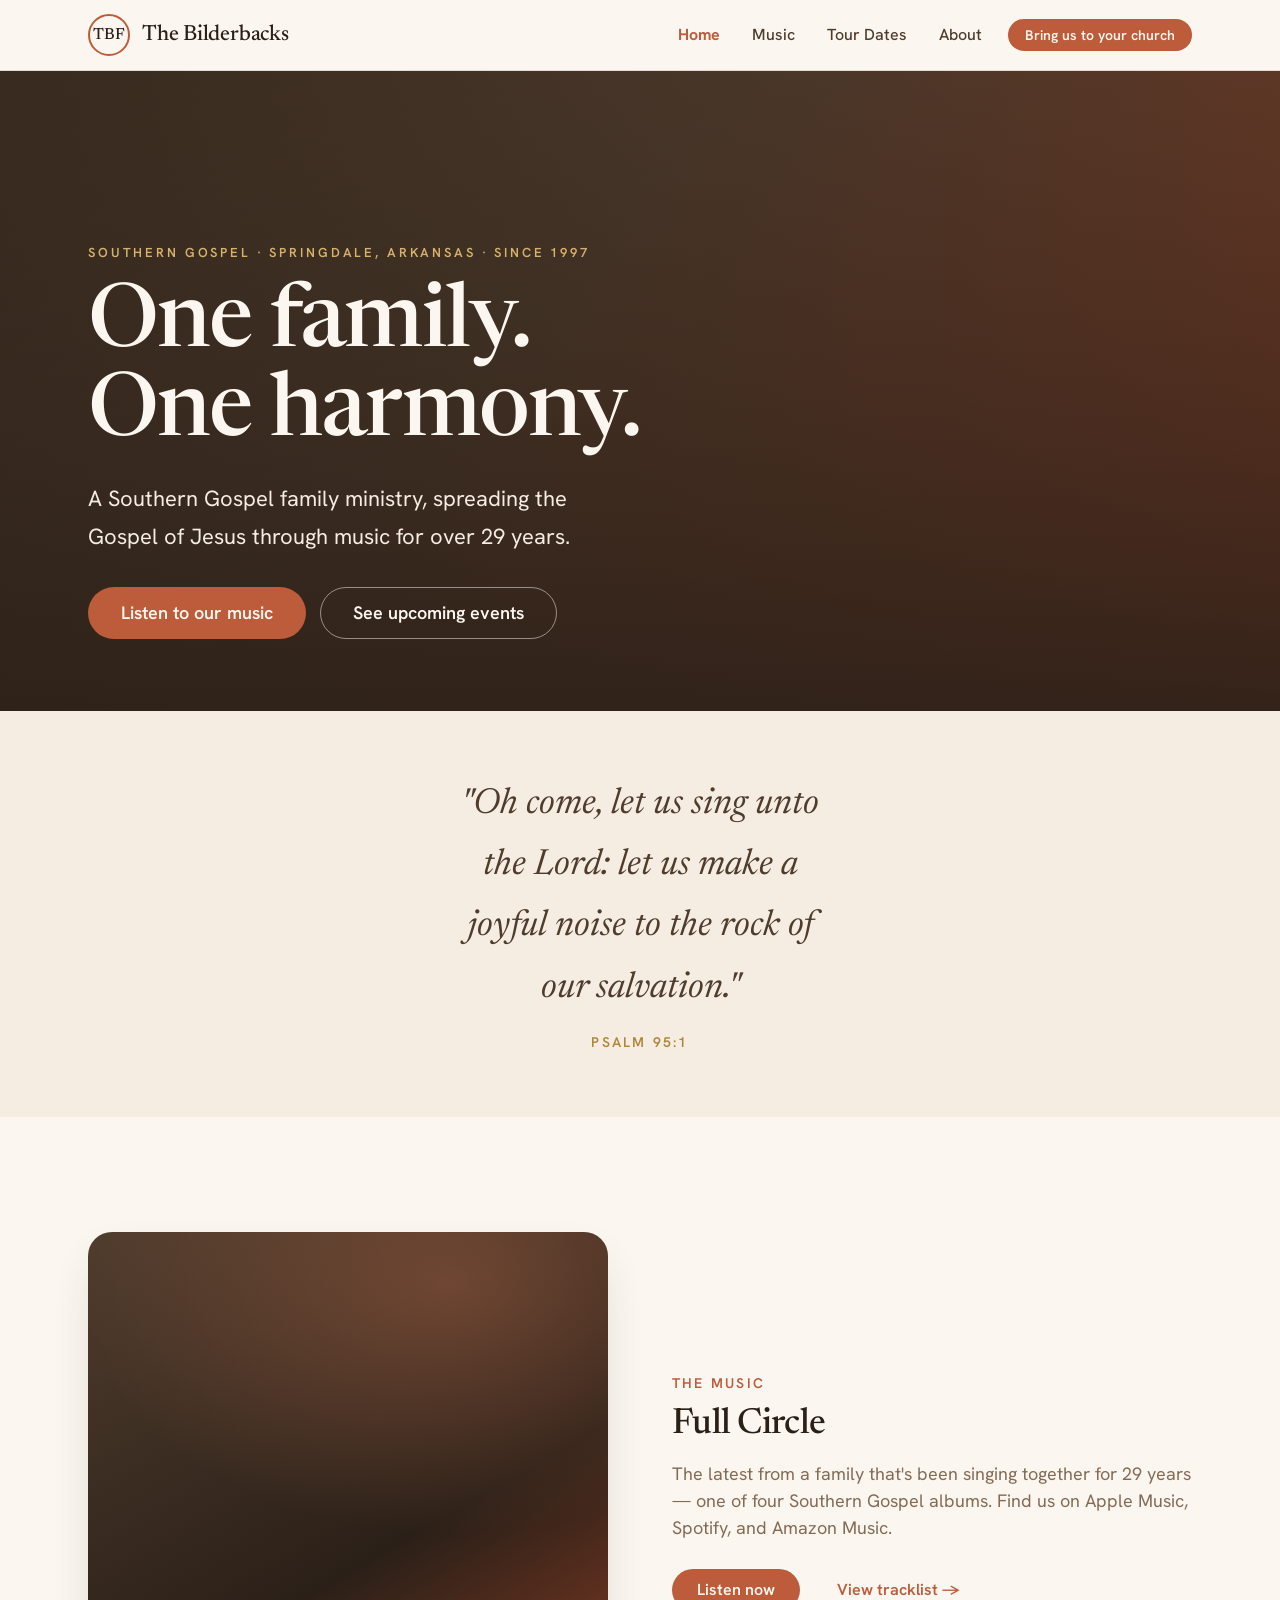
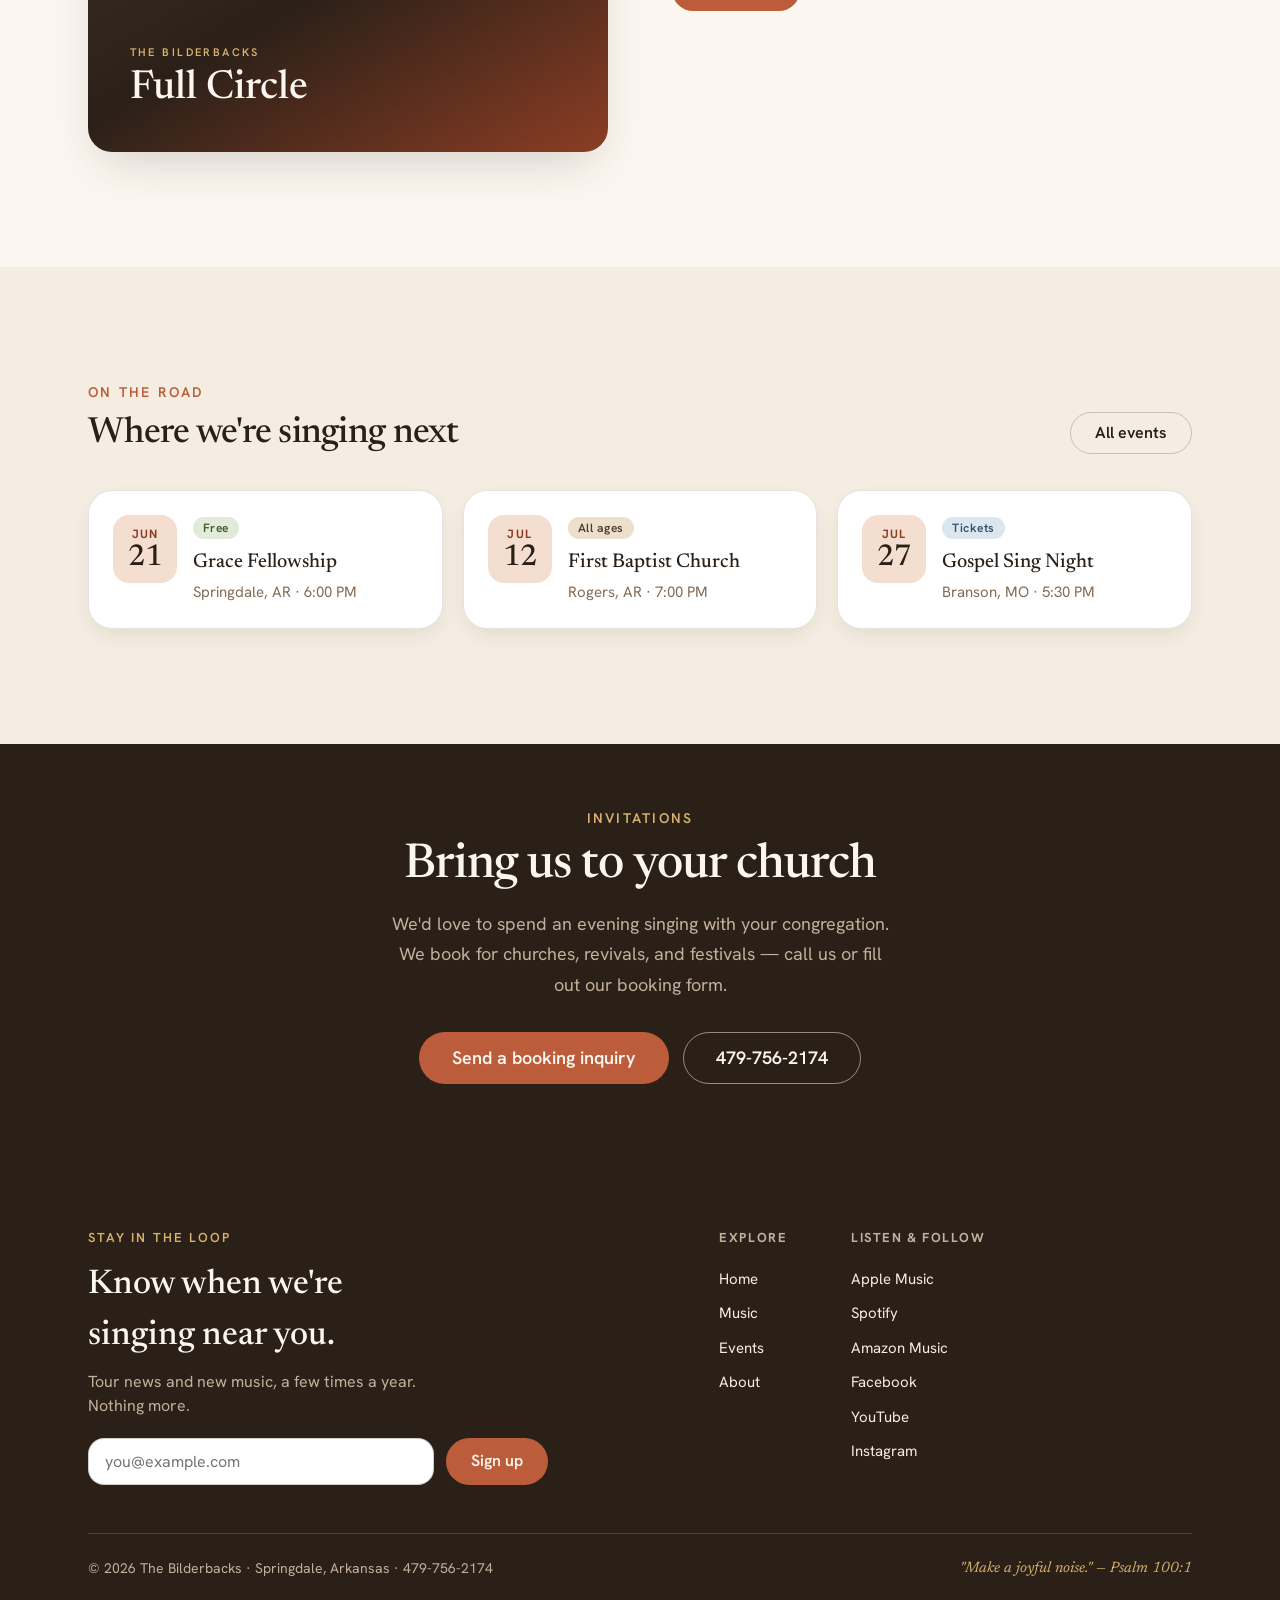
==== index.html @ d70252e7 "Initial commit: The Bilderbacks website - Home, Music, Tour Dates, and About+Contact pages - Bilderb" ====
<!DOCTYPE html>
<html lang="en">
<head>
  <meta charset="UTF-8">
  <meta name="viewport" content="width=device-width, initial-scale=1.0">
  <title>The Bilderbacks — Southern Gospel Family Ministry</title>
  <meta name="description" content="A Southern Gospel family ministry from Springdale, AR. Spreading the Gospel of Jesus through music for over 29 years. Book us for your church, revival, or festival.">
  <link rel="preconnect" href="https://fonts.googleapis.com">
  <link rel="preconnect" href="https://fonts.gstatic.com" crossorigin>
  <link href="https://fonts.googleapis.com/css2?family=Newsreader:ital,wght@0,400;0,500;1,400;1,500&family=Hanken+Grotesk:wght@400;500;600;700&family=Caveat:wght@500&display=swap" rel="stylesheet">
  <link rel="stylesheet" href="site.css">
</head>
<body>

  <!-- ── Header ── -->
  <header class="site-header">
    <div class="container inner">
      <a href="index.html" class="site-logo">
        <span class="logo-mark">TBF</span>
        <span class="logo-name">The Bilderbacks</span>
      </a>
      <nav class="site-nav">
        <a href="index.html"  class="nav-link active">Home</a>
        <a href="music.html"  class="nav-link">Music</a>
        <a href="tour.html"   class="nav-link">Tour Dates</a>
        <a href="about.html"  class="nav-link">About</a>
        <a href="tour.html"   class="btn btn-sm btn-primary nav-cta" style="margin-left:8px;">Bring us to your church</a>
      </nav>
    </div>
  </header>

  <!-- ── Hero ── -->
  <section style="position:relative; min-height:640px; display:flex; align-items:flex-end; overflow:hidden; background:var(--walnut-800);">
    <!-- Warm gradient stands in for a full-bleed family photo -->
    <div style="position:absolute; inset:0; background:linear-gradient(135deg, var(--walnut-800) 0%, var(--walnut-700) 40%, var(--rust-700) 100%); opacity:0.9;"></div>
    <!-- Bottom scrim for text legibility -->
    <div style="position:absolute; inset:0; background:linear-gradient(to top, rgba(43,32,24,0.90) 0%, rgba(43,32,24,0.55) 45%, rgba(43,32,24,0.15) 100%);"></div>
    <div class="container" style="position:relative; width:100%; padding-top:5rem; padding-bottom:4.5rem;">
      <div style="font-family:var(--font-sans); font-size:13px; font-weight:600; letter-spacing:.22em; text-transform:uppercase; color:var(--gold-400); margin-bottom:18px;">
        Southern Gospel · Springdale, Arkansas · Since 1997
      </div>
      <h1 style="font-family:var(--font-display); font-weight:500; font-size:clamp(44px,7vw,88px); line-height:1.02; letter-spacing:-0.02em; color:var(--cream-50); margin-bottom:20px; max-width:14ch;">
        One family.<br>One harmony.
      </h1>
      <p style="font-size:var(--text-lg); color:var(--cream-100); max-width:44ch; margin-bottom:32px; line-height:var(--leading-relaxed);">
        A Southern Gospel family ministry, spreading the Gospel of Jesus through music for over 29 years.
      </p>
      <div style="display:flex; gap:14px; flex-wrap:wrap;">
        <a href="music.html" class="btn btn-lg btn-primary">Listen to our music</a>
        <a href="tour.html"  class="btn btn-lg btn-outline-light">See upcoming events</a>
      </div>
    </div>
  </section>

  <!-- ── Scripture strip ── -->
  <section class="bg-cream section-pad-sm">
    <div class="container">
      <figure style="margin:0;">
        <blockquote class="scripture-wrap centered">
          <p class="scripture-verse lg">"Oh come, let us sing unto the Lord: let us make a joyful noise to the rock of our salvation."</p>
          <figcaption><span class="scripture-ref">Psalm 95:1</span></figcaption>
        </blockquote>
      </figure>
    </div>
  </section>

  <!-- ── Featured album ── -->
  <section class="section-pad">
    <div class="container">
      <div class="grid-2" style="gap:var(--space-9);">
        <!-- Album cover -->
        <div class="album-cover">
          <div class="album-cover-inner">
            <div class="album-subtitle">The Bilderbacks</div>
            <div class="album-title">Full Circle</div>
          </div>
        </div>
        <!-- Info -->
        <div>
          <span class="sh-eyebrow">The music</span>
          <h2 class="sh-title" style="margin-bottom:0;">Full Circle</h2>
          <p class="sh-desc">The latest from a family that's been singing together for 29 years — one of four Southern Gospel albums. Find us on Apple Music, Spotify, and Amazon Music.</p>
          <div style="display:flex; gap:12px; flex-wrap:wrap; margin-top:28px;">
            <a href="music.html" class="btn btn-primary">Listen now</a>
            <a href="music.html" class="btn btn-ghost">View tracklist →</a>
          </div>
        </div>
      </div>
    </div>
  </section>

  <!-- ── Upcoming dates ── -->
  <section class="bg-cream section-pad">
    <div class="container">
      <div class="flex-between">
        <div>
          <span class="sh-eyebrow">On the road</span>
          <h2 class="sh-title">Where we're singing next</h2>
        </div>
        <a href="tour.html" class="btn btn-outline">All events</a>
      </div>
      <div class="grid-3">

        <a href="tour.html" class="card card-lift" style="text-decoration:none; color:inherit;">
          <div style="display:flex; gap:16px; align-items:flex-start;">
            <div class="date-chip">
              <div class="date-chip-month">Jun</div>
              <div class="date-chip-day">21</div>
            </div>
            <div>
              <div style="margin-bottom:8px;"><span class="badge badge-success">Free</span></div>
              <h3 style="font-family:var(--font-display); font-weight:500; font-size:20px; margin:0 0 4px;">Grace Fellowship</h3>
              <p style="margin:0; color:var(--text-muted); font-size:15px;">Springdale, AR · 6:00 PM</p>
            </div>
          </div>
        </a>

        <a href="tour.html" class="card card-lift" style="text-decoration:none; color:inherit;">
          <div style="display:flex; gap:16px; align-items:flex-start;">
            <div class="date-chip">
              <div class="date-chip-month">Jul</div>
              <div class="date-chip-day">12</div>
            </div>
            <div>
              <div style="margin-bottom:8px;"><span class="badge badge-walnut">All ages</span></div>
              <h3 style="font-family:var(--font-display); font-weight:500; font-size:20px; margin:0 0 4px;">First Baptist Church</h3>
              <p style="margin:0; color:var(--text-muted); font-size:15px;">Rogers, AR · 7:00 PM</p>
            </div>
          </div>
        </a>

        <a href="tour.html" class="card card-lift" style="text-decoration:none; color:inherit;">
          <div style="display:flex; gap:16px; align-items:flex-start;">
            <div class="date-chip">
              <div class="date-chip-month">Jul</div>
              <div class="date-chip-day">27</div>
            </div>
            <div>
              <div style="margin-bottom:8px;"><span class="badge badge-denim">Tickets</span></div>
              <h3 style="font-family:var(--font-display); font-weight:500; font-size:20px; margin:0 0 4px;">Gospel Sing Night</h3>
              <p style="margin:0; color:var(--text-muted); font-size:15px;">Branson, MO · 5:30 PM</p>
            </div>
          </div>
        </a>

      </div>
    </div>
  </section>

  <!-- ── Booking CTA ── -->
  <section style="background:var(--surface-dark); padding-block:var(--space-9);">
    <div class="container" style="text-align:center; max-width:600px;">
      <span class="sh-eyebrow sh-eyebrow-dark" style="display:block; margin-bottom:var(--space-3);">Invitations</span>
      <h2 class="sh-title sh-title-dark" style="font-size:var(--text-3xl); margin-bottom:var(--space-4);">Bring us to your church</h2>
      <p style="color:var(--text-on-dark-muted); font-size:var(--text-md); margin-bottom:var(--space-6); line-height:var(--leading-relaxed);">
        We'd love to spend an evening singing with your congregation. We book for churches, revivals, and festivals — call us or fill out our booking form.
      </p>
      <div style="display:flex; gap:14px; justify-content:center; flex-wrap:wrap;">
        <a href="tour.html#booking" class="btn btn-primary btn-lg">Send a booking inquiry</a>
        <a href="tel:4797562174" class="btn btn-outline-light btn-lg">479-756-2174</a>
      </div>
    </div>
  </section>

  <!-- ── Footer ── -->
  <footer class="site-footer">
    <div class="container" style="padding-block:var(--space-10) var(--space-8);">
      <div class="footer-grid">
        <div>
          <div style="font-family:var(--font-sans); font-size:13px; font-weight:600; letter-spacing:.16em; text-transform:uppercase; color:var(--gold-400); margin-bottom:12px;">Stay in the loop</div>
          <h2 style="font-family:var(--font-display); font-weight:500; font-size:34px; color:var(--cream-50); margin-bottom:8px; max-width:16ch;">Know when we're singing near you.</h2>
          <p style="color:var(--text-on-dark-muted); max-width:40ch; margin-bottom:20px;">Tour news and new music, a few times a year. Nothing more.</p>
          <form id="footer-form" style="display:flex; gap:12px; max-width:460px;" onsubmit="document.getElementById('footer-form').innerHTML='<p style=\'font-family:var(--font-script);font-size:28px;color:var(--gold-400)\'>Thank you — talk soon!</p>'; return false;">
            <input type="email" class="form-input" placeholder="you@example.com" style="flex:1;" required>
            <button type="submit" class="btn btn-primary">Sign up</button>
          </form>
        </div>
        <div class="footer-links-group">
          <div>
            <div class="footer-col-label">Explore</div>
            <a href="index.html" class="footer-link">Home</a>
            <a href="music.html" class="footer-link">Music</a>
            <a href="tour.html"  class="footer-link">Events</a>
            <a href="about.html" class="footer-link">About</a>
          </div>
          <div>
            <div class="footer-col-label">Listen & follow</div>
            <a href="#" class="footer-link">Apple Music</a>
            <a href="#" class="footer-link">Spotify</a>
            <a href="#" class="footer-link">Amazon Music</a>
            <a href="#" class="footer-link">Facebook</a>
            <a href="#" class="footer-link">YouTube</a>
            <a href="#" class="footer-link">Instagram</a>
          </div>
        </div>
      </div>
      <div class="footer-bottom">
        <span>© 2026 The Bilderbacks · Springdale, Arkansas · <a href="tel:4797562174" style="color:inherit; text-decoration:none;">479-756-2174</a></span>
        <span style="font-family:var(--font-display); font-style:italic; font-size:15px; color:var(--gold-400);">"Make a joyful noise." — Psalm 100:1</span>
      </div>
    </div>
  </footer>

</body>
</html>
---- site.css ----
/* The Bilderbacks — Shared site styles */
/* Fonts loaded via <link> in each HTML file */

:root {
  /* Color scales */
  --cream-50: #FBF7F0;
  --cream-100: #F5EDE1;
  --oat-200: #ECE0CD;
  --sand-300: #DDC9AC;
  --sand-400: #C9AE89;
  --walnut-900: #2B2018;
  --walnut-800: #3B2C20;
  --walnut-700: #4F3C2D;
  --walnut-600: #6B5341;
  --walnut-500: #856B55;
  --walnut-400: #A28C76;
  --walnut-300: #C2B09B;
  --rust-700: #8C3D24;
  --rust-600: #A44A2D;
  --rust-500: #BC5C3A;
  --rust-400: #CE7551;
  --rust-300: #E2997B;
  --rust-100: #F4DECF;
  --denim-700: #34506B;
  --denim-600: #436480;
  --denim-500: #54759A;
  --denim-400: #7593B0;
  --denim-300: #A0B6CB;
  --denim-100: #DCE6EF;
  --gold-600: #B0863A;
  --gold-500: #C49A4C;
  --gold-400: #D6B26C;
  --gold-100: #F2E5C7;
  --white: #FFFFFF;
  --black: #1A130D;
  --success: #5E7A4E;
  --danger: #B23C2C;

  /* Semantic tokens */
  --bg: var(--cream-50);
  --bg-subtle: var(--cream-100);
  --surface: var(--white);
  --surface-card: var(--white);
  --surface-dark: var(--walnut-900);
  --surface-dark-2: var(--walnut-800);
  --text: var(--walnut-900);
  --text-muted: var(--walnut-500);
  --text-subtle: var(--walnut-400);
  --text-on-dark: var(--cream-50);
  --text-on-dark-muted: var(--walnut-300);
  --primary: var(--rust-500);
  --primary-hover: var(--rust-600);
  --primary-press: var(--rust-700);
  --on-primary: var(--cream-50);
  --accent: var(--denim-500);
  --accent-hover: var(--denim-600);
  --on-accent: var(--cream-50);
  --scripture: var(--gold-600);
  --border: rgba(43, 32, 24, 0.12);
  --border-strong: rgba(43, 32, 24, 0.22);
  --border-on-dark: rgba(251, 247, 240, 0.16);
  --focus-ring: var(--rust-400);

  /* Fonts */
  --font-display: 'Newsreader', Georgia, 'Times New Roman', serif;
  --font-sans: 'Hanken Grotesk', system-ui, -apple-system, 'Segoe UI', sans-serif;
  --font-script: 'Caveat', 'Segoe Script', cursive;

  /* Font weights */
  --fw-regular: 400;
  --fw-medium: 500;
  --fw-semibold: 600;
  --fw-bold: 700;
  --fw-extrabold: 800;

  /* Type scale */
  --text-xs: 0.75rem;
  --text-sm: 0.875rem;
  --text-base: 1rem;
  --text-md: 1.125rem;
  --text-lg: 1.375rem;
  --text-xl: 1.75rem;
  --text-2xl: 2.25rem;
  --text-3xl: 3rem;
  --text-4xl: 4rem;
  --text-5xl: 5.25rem;

  /* Leading */
  --leading-tight: 1.08;
  --leading-snug: 1.22;
  --leading-normal: 1.5;
  --leading-relaxed: 1.7;

  /* Tracking */
  --tracking-tight: -0.02em;
  --tracking-label: 0.16em;

  /* Spacing */
  --space-1: 0.25rem;
  --space-2: 0.5rem;
  --space-3: 0.75rem;
  --space-4: 1rem;
  --space-5: 1.5rem;
  --space-6: 2rem;
  --space-7: 2.5rem;
  --space-8: 3rem;
  --space-9: 4rem;
  --space-10: 5rem;
  --container: 1200px;
  --gutter: clamp(1.25rem, 4vw, 3rem);
  --section-y: clamp(4rem, 9vw, 8rem);

  /* Radii */
  --radius-xs: 6px;
  --radius-sm: 10px;
  --radius-md: 16px;
  --radius-lg: 24px;
  --radius-xl: 34px;
  --radius-pill: 999px;

  /* Shadows */
  --shadow-xs: 0 1px 2px rgba(43, 32, 24, 0.06);
  --shadow-sm: 0 2px 6px -1px rgba(43, 32, 24, 0.08);
  --shadow-md: 0 8px 24px -8px rgba(43, 32, 24, 0.14);
  --shadow-lg: 0 20px 48px -14px rgba(43, 32, 24, 0.20);
  --shadow-xl: 0 36px 80px -24px rgba(43, 32, 24, 0.26);

  /* Motion */
  --ease-out: cubic-bezier(0.22, 0.61, 0.36, 1);
  --dur-fast: 140ms;
  --dur-base: 240ms;
}

/* ── Reset ── */
*, *::before, *::after { box-sizing: border-box; margin: 0; padding: 0; }

body {
  font-family: var(--font-sans);
  background: var(--bg);
  color: var(--text);
  line-height: var(--leading-normal);
  -webkit-font-smoothing: antialiased;
}

img { display: block; max-width: 100%; }
a { color: inherit; }
button { font-family: inherit; }

/* ── Layout ── */
.container {
  max-width: var(--container);
  margin-inline: auto;
  padding-inline: var(--gutter);
}

.section-pad {
  padding-block: var(--section-y);
}

.section-pad-sm {
  padding-block: var(--space-9);
}

/* ── Header ── */
.site-header {
  position: sticky;
  top: 0;
  z-index: 50;
  background: rgba(251, 247, 240, 0.82);
  backdrop-filter: blur(18px);
  -webkit-backdrop-filter: blur(18px);
  border-bottom: 1px solid var(--border);
}

.site-header .inner {
  display: flex;
  align-items: center;
  justify-content: space-between;
  gap: 24px;
  padding-block: 14px;
}

.site-logo {
  display: flex;
  align-items: center;
  gap: 12px;
  text-decoration: none;
}

.logo-mark {
  width: 42px;
  height: 42px;
  border-radius: 50%;
  border: 2px solid var(--primary);
  display: grid;
  place-items: center;
  font-family: var(--font-display);
  font-weight: var(--fw-medium);
  font-size: 16px;
  letter-spacing: 0.02em;
  color: var(--walnut-900);
  flex: none;
}

.logo-name {
  font-family: var(--font-display);
  font-weight: var(--fw-medium);
  font-size: 22px;
  letter-spacing: -0.01em;
  color: var(--walnut-900);
}

.site-nav {
  display: flex;
  align-items: center;
  gap: 4px;
}

.nav-link {
  font-family: var(--font-sans);
  font-size: var(--text-base);
  font-weight: var(--fw-medium);
  color: var(--walnut-700);
  text-decoration: none;
  padding: 8px 14px;
  border-radius: var(--radius-pill);
  transition: color var(--dur-fast) var(--ease-out), background var(--dur-fast) var(--ease-out);
}

.nav-link:hover { background: var(--cream-100); color: var(--primary); }
.nav-link.active { font-weight: var(--fw-bold); color: var(--primary); }

/* ── Buttons ── */
.btn {
  display: inline-flex;
  align-items: center;
  justify-content: center;
  gap: var(--space-2);
  font-family: var(--font-sans);
  font-weight: var(--fw-semibold);
  font-size: var(--text-base);
  line-height: 1;
  padding: 12px 24px;
  border-radius: var(--radius-pill);
  border: 1.5px solid transparent;
  cursor: pointer;
  text-decoration: none;
  transition: background var(--dur-fast) var(--ease-out), transform var(--dur-fast) var(--ease-out), box-shadow var(--dur-base) var(--ease-out);
  white-space: nowrap;
}
.btn:active { transform: scale(0.98); }

.btn-primary { background: var(--primary); color: var(--on-primary); }
.btn-primary:hover { background: var(--primary-hover); box-shadow: var(--shadow-md); }

.btn-secondary { background: var(--accent); color: var(--on-accent); }
.btn-secondary:hover { background: var(--accent-hover); }

.btn-outline { background: transparent; color: var(--walnut-900); border-color: var(--border-strong); }
.btn-outline:hover { background: var(--cream-100); }

.btn-outline-light { background: transparent; color: var(--cream-50); border-color: rgba(251,247,240,0.5); }
.btn-outline-light:hover { background: rgba(251,247,240,0.1); }

.btn-ghost { background: transparent; color: var(--primary); border-color: transparent; }
.btn-ghost:hover { background: var(--rust-100); }

.btn-sm { padding: 8px 16px; font-size: var(--text-sm); }
.btn-lg { padding: 16px 32px; font-size: var(--text-md); }

/* ── Cards ── */
.card {
  background: var(--surface-card);
  border-radius: var(--radius-lg);
  border: 1px solid var(--border);
  box-shadow: var(--shadow-md);
  padding: var(--space-5);
}

.card-sm { padding: var(--space-4); }
.card-lg { padding: var(--space-6); }

.card-lift {
  transition: box-shadow var(--dur-base) var(--ease-out), transform var(--dur-base) var(--ease-out);
  cursor: pointer;
}
.card-lift:hover { box-shadow: var(--shadow-lg); transform: translateY(-2px); }

/* ── Badges ── */
.badge {
  display: inline-flex;
  align-items: center;
  font-family: var(--font-sans);
  font-size: var(--text-xs);
  font-weight: var(--fw-semibold);
  letter-spacing: 0.04em;
  line-height: 1;
  padding: 5px 10px;
  border-radius: var(--radius-pill);
}
.badge-rust    { color: var(--rust-700);   background: var(--rust-100); }
.badge-denim   { color: var(--denim-700);  background: var(--denim-100); }
.badge-gold    { color: var(--gold-600);   background: var(--gold-100); }
.badge-walnut  { color: var(--walnut-700); background: var(--oat-200); }
.badge-success { color: #3F5733;           background: #E2EAD9; }

/* ── Section heading ── */
.sh-eyebrow {
  display: block;
  font-family: var(--font-sans);
  font-size: var(--text-sm);
  font-weight: var(--fw-semibold);
  letter-spacing: var(--tracking-label);
  text-transform: uppercase;
  color: var(--primary);
  margin-bottom: var(--space-3);
}

.sh-eyebrow-dark { color: var(--gold-400); }

.sh-title {
  font-family: var(--font-display);
  font-weight: var(--fw-medium);
  font-size: var(--text-2xl);
  line-height: var(--leading-tight);
  letter-spacing: var(--tracking-tight);
  color: var(--text);
}

.sh-title-dark { color: var(--cream-50); }

.sh-desc {
  font-size: var(--text-md);
  line-height: var(--leading-normal);
  color: var(--text-muted);
  margin-top: var(--space-4);
}

.sh-desc-dark { color: var(--text-on-dark-muted); }

/* ── Scripture block ── */
.scripture-wrap {
  border-left: 2px solid var(--gold-500);
  padding-left: var(--space-5);
  max-width: 40ch;
}
.scripture-wrap.centered {
  border-left: none;
  padding-left: 0;
  text-align: center;
  margin-inline: auto;
}
.scripture-verse {
  font-family: var(--font-display);
  font-style: italic;
  font-weight: var(--fw-regular);
  font-size: var(--text-lg);
  line-height: var(--leading-relaxed);
  color: var(--walnut-700);
  margin: 0;
}
.scripture-verse.lg { font-size: var(--text-2xl); }
.scripture-ref {
  display: block;
  margin-top: var(--space-3);
  font-family: var(--font-sans);
  font-size: var(--text-sm);
  font-weight: var(--fw-semibold);
  letter-spacing: var(--tracking-label);
  text-transform: uppercase;
  color: var(--scripture);
}

/* ── Forms ── */
.form-group { display: flex; flex-direction: column; gap: var(--space-2); }

.form-label {
  font-family: var(--font-sans);
  font-size: var(--text-sm);
  font-weight: var(--fw-semibold);
  color: var(--walnut-700);
}

.form-input,
.form-textarea,
.form-select {
  font-family: var(--font-sans);
  font-size: var(--text-base);
  color: var(--text);
  background: var(--surface-card);
  padding: 12px 16px;
  border-radius: var(--radius-md);
  border: 1.5px solid var(--border-strong);
  outline: none;
  transition: border-color var(--dur-fast) var(--ease-out), box-shadow var(--dur-fast) var(--ease-out);
  width: 100%;
}

.form-input:focus,
.form-textarea:focus,
.form-select:focus {
  border-color: var(--primary);
  box-shadow: 0 0 0 4px var(--rust-100);
}

.form-textarea { resize: vertical; min-height: 120px; }
.form-hint { font-size: var(--text-xs); color: var(--text-muted); }

/* ── Avatar ── */
.avatar {
  border-radius: 50%;
  display: flex;
  align-items: center;
  justify-content: center;
  background: var(--oat-200);
  color: var(--walnut-700);
  font-family: var(--font-display);
  font-weight: var(--fw-medium);
  box-shadow: 0 0 0 2px var(--cream-50), 0 0 0 3.5px var(--rust-400);
  flex: none;
}

/* ── Album cover placeholder ── */
.album-cover {
  aspect-ratio: 1 / 1;
  border-radius: var(--radius-lg);
  overflow: hidden;
  position: relative;
  box-shadow: var(--shadow-lg);
  background: linear-gradient(150deg, var(--walnut-700), var(--walnut-900) 60%, var(--rust-700));
  display: flex;
  flex-direction: column;
  justify-content: flex-end;
  padding: 8%;
}

.album-cover::before {
  content: '';
  position: absolute;
  inset: 0;
  background: radial-gradient(120% 80% at 70% 10%, rgba(206,117,81,0.35), transparent 60%);
}

.album-cover-inner { position: relative; }

.album-subtitle {
  font-family: var(--font-sans);
  font-size: 11px;
  font-weight: 600;
  letter-spacing: 0.22em;
  text-transform: uppercase;
  color: var(--gold-400);
  margin-bottom: 8px;
}

.album-title {
  font-family: var(--font-display);
  font-weight: var(--fw-medium);
  font-size: clamp(22px, 4vw, 40px);
  line-height: 1.05;
  color: var(--cream-50);
}

/* ── Date chip ── */
.date-chip {
  text-align: center;
  flex: none;
  background: var(--rust-100);
  border-radius: var(--radius-md);
  padding: 10px 14px;
  min-width: 64px;
}

.date-chip-month {
  font-family: var(--font-sans);
  font-size: 12px;
  font-weight: 700;
  letter-spacing: 0.1em;
  text-transform: uppercase;
  color: var(--rust-700);
}

.date-chip-day {
  font-family: var(--font-display);
  font-weight: var(--fw-medium);
  font-size: 30px;
  line-height: 1;
  color: var(--walnut-900);
}

/* ── Footer ── */
.site-footer {
  background: var(--surface-dark);
  color: var(--text-on-dark);
}

.footer-grid {
  display: grid;
  grid-template-columns: 1.2fr 1fr;
  gap: var(--space-9);
  align-items: start;
}

.footer-links-group { display: flex; gap: var(--space-9); }

.footer-col-label {
  font-size: 13px;
  font-weight: 700;
  letter-spacing: 0.12em;
  text-transform: uppercase;
  color: var(--walnut-300);
  margin-bottom: 14px;
}

.footer-link {
  display: block;
  color: var(--cream-100);
  font-size: 15px;
  padding: 6px 0;
  text-decoration: none;
  transition: color var(--dur-fast) var(--ease-out);
}
.footer-link:hover { color: var(--cream-50); }

.footer-bottom {
  margin-top: var(--space-8);
  padding-top: var(--space-5);
  border-top: 1px solid var(--border-on-dark);
  display: flex;
  justify-content: space-between;
  flex-wrap: wrap;
  gap: 12px;
  color: var(--walnut-300);
  font-size: 14px;
}

/* ── Utility ── */
.text-center { text-align: center; }
.bg-cream { background: var(--cream-100); }
.bg-dark { background: var(--surface-dark); }

.grid-2 {
  display: grid;
  grid-template-columns: 1fr 1fr;
  gap: var(--space-9);
  align-items: center;
}

.grid-3 {
  display: grid;
  grid-template-columns: repeat(3, 1fr);
  gap: 20px;
}

.flex-row { display: flex; align-items: center; gap: var(--space-4); }
.flex-between { display: flex; align-items: flex-end; justify-content: space-between; flex-wrap: wrap; gap: 16px; margin-bottom: 36px; }

/* ── Streaming links ── */
.stream-btn {
  display: inline-flex;
  align-items: center;
  gap: 10px;
  padding: 14px 26px;
  border-radius: var(--radius-pill);
  background: var(--surface-card);
  border: 1.5px solid var(--border-strong);
  font-family: var(--font-sans);
  font-weight: var(--fw-semibold);
  font-size: 16px;
  color: var(--walnut-900);
  box-shadow: var(--shadow-xs);
  text-decoration: none;
  transition: box-shadow var(--dur-base) var(--ease-out), transform var(--dur-fast) var(--ease-out);
}
.stream-btn:hover { box-shadow: var(--shadow-md); transform: translateY(-1px); }

/* ── Track list ── */
.track-row {
  width: 100%;
  display: flex;
  align-items: center;
  gap: 16px;
  padding: 14px 16px;
  border-radius: var(--radius-md);
  border: none;
  background: transparent;
  cursor: pointer;
  text-align: left;
  transition: background var(--dur-fast) var(--ease-out);
  font-family: var(--font-sans);
}
.track-row:hover { background: var(--cream-100); }
.track-row.active { background: var(--rust-100); }

.track-num {
  width: 24px;
  flex: none;
  text-align: center;
  color: var(--text-subtle);
  font-weight: 700;
}
.track-row.active .track-num { color: var(--rust-600); }

.track-title {
  flex: 1;
  font-size: 17px;
  font-weight: 500;
  color: var(--walnut-900);
}
.track-row.active .track-title { font-weight: 700; color: var(--rust-700); }

.track-len { color: var(--text-muted); font-variant-numeric: tabular-nums; font-size: 15px; }

/* ── Member cards ── */
.member-card { text-align: center; padding: var(--space-5); }

/* ── Responsive ── */
@media (max-width: 900px) {
  .grid-2, .grid-3 { grid-template-columns: 1fr; }
  .footer-grid { grid-template-columns: 1fr; }
  .nav-cta { display: none; }
}

@media (max-width: 600px) {
  .site-nav { gap: 0; }
  .nav-link { padding: 8px 10px; font-size: var(--text-sm); }
  .logo-name { display: none; }
}

@media (prefers-reduced-motion: reduce) {
  *, *::before, *::after { transition-duration: 0.01ms !important; }
}
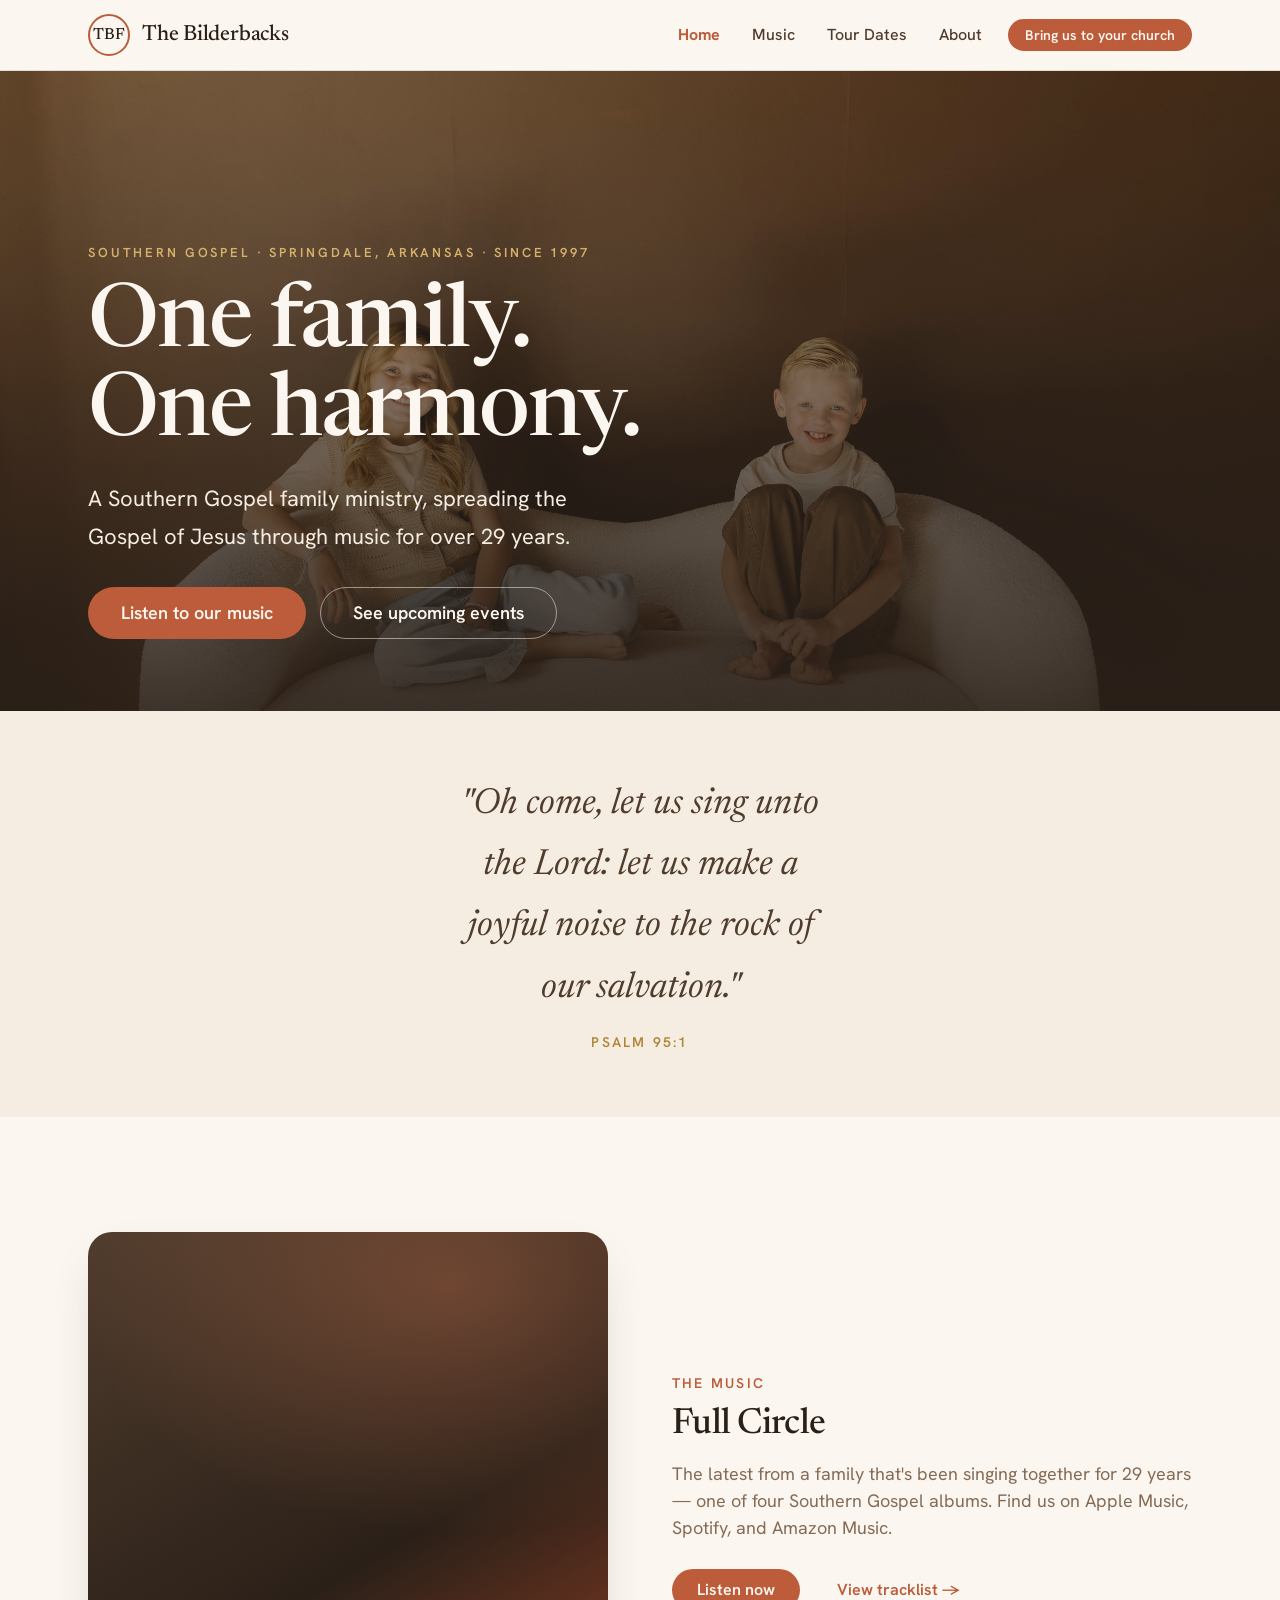
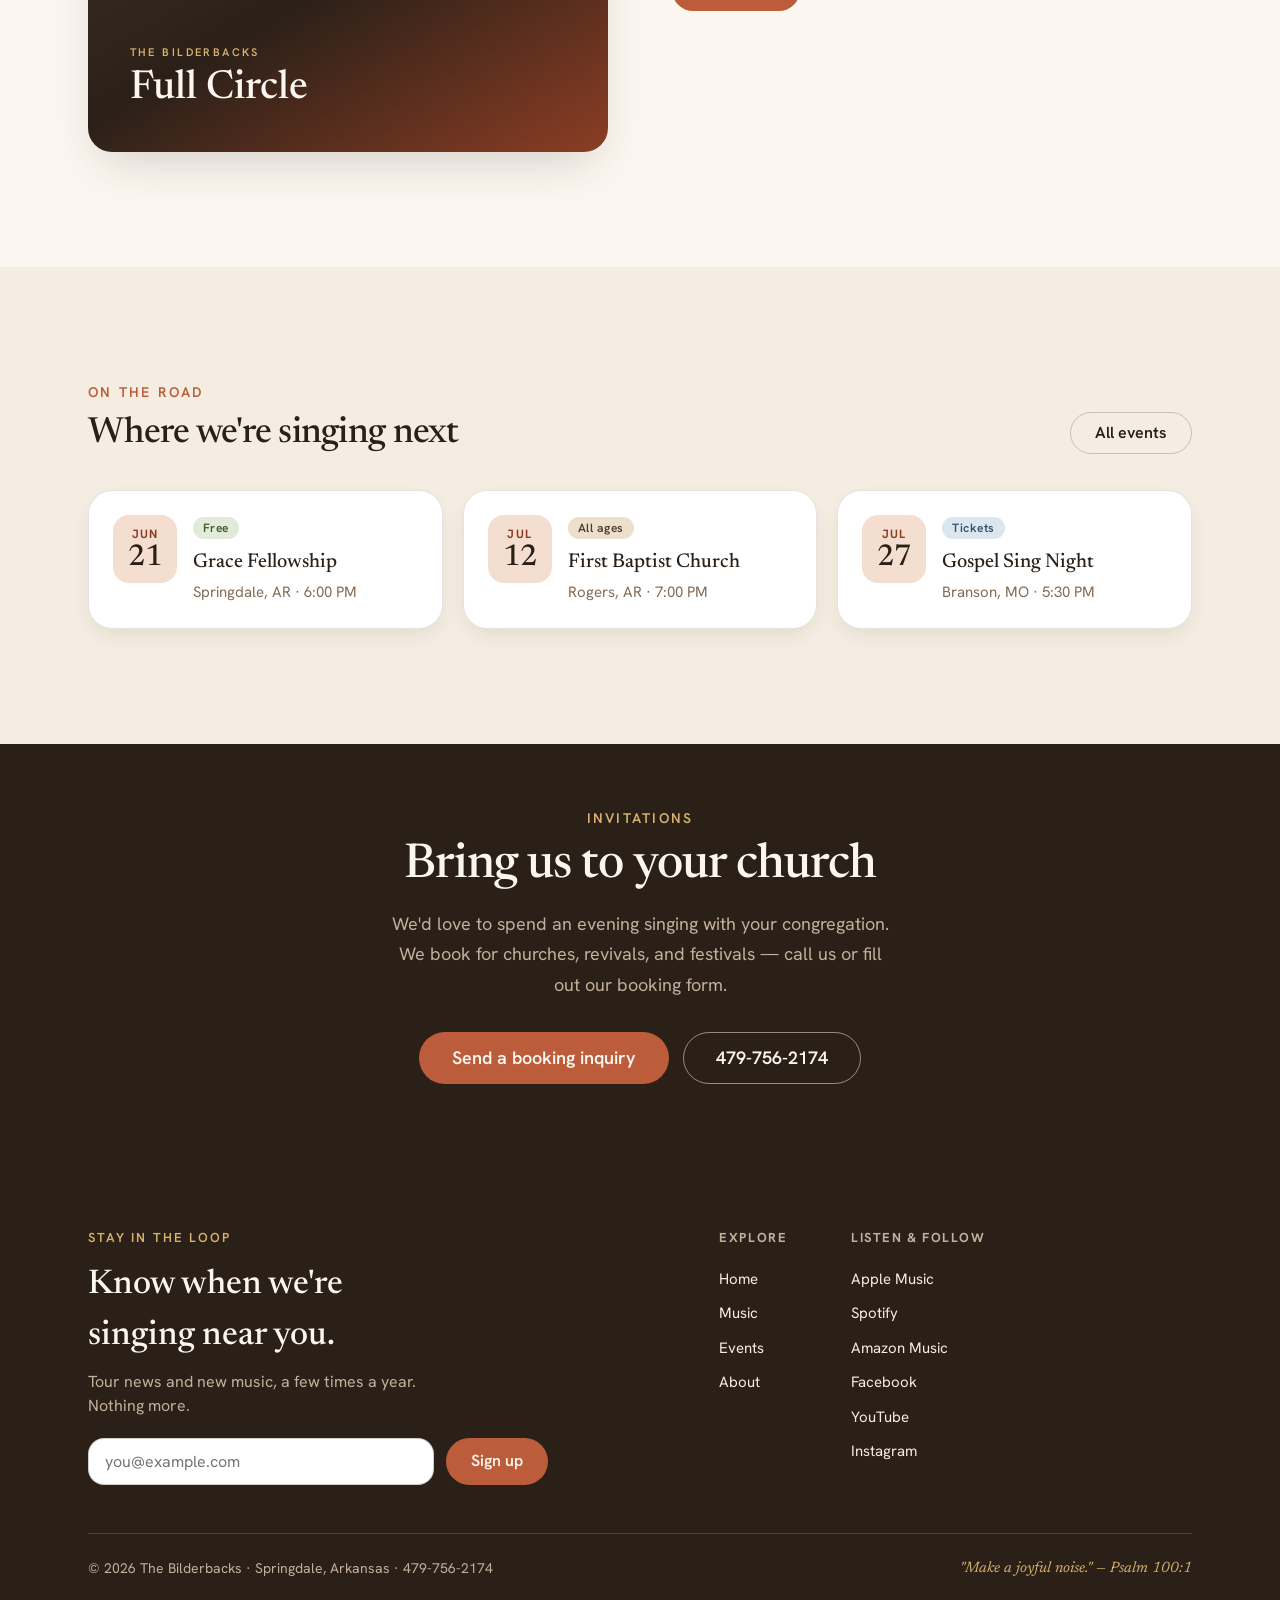
==== commit 05da016f: "Add images and update pages" ====
--- a/index.html
+++ b/index.html
@@ -31,8 +31,8 @@
 
   <!-- ── Hero ── -->
   <section style="position:relative; min-height:640px; display:flex; align-items:flex-end; overflow:hidden; background:var(--walnut-800);">
-    <!-- Warm gradient stands in for a full-bleed family photo -->
-    <div style="position:absolute; inset:0; background:linear-gradient(135deg, var(--walnut-800) 0%, var(--walnut-700) 40%, var(--rust-700) 100%); opacity:0.9;"></div>
+    <!-- Full-bleed family photo -->
+    <div style="position:absolute; inset:0; background-image:url('Images/Highlights/AD5A2460.jpg'); background-size:cover; background-position:center 30%;"></div>
     <!-- Bottom scrim for text legibility -->
     <div style="position:absolute; inset:0; background:linear-gradient(to top, rgba(43,32,24,0.90) 0%, rgba(43,32,24,0.55) 45%, rgba(43,32,24,0.15) 100%);"></div>
     <div class="container" style="position:relative; width:100%; padding-top:5rem; padding-bottom:4.5rem;">
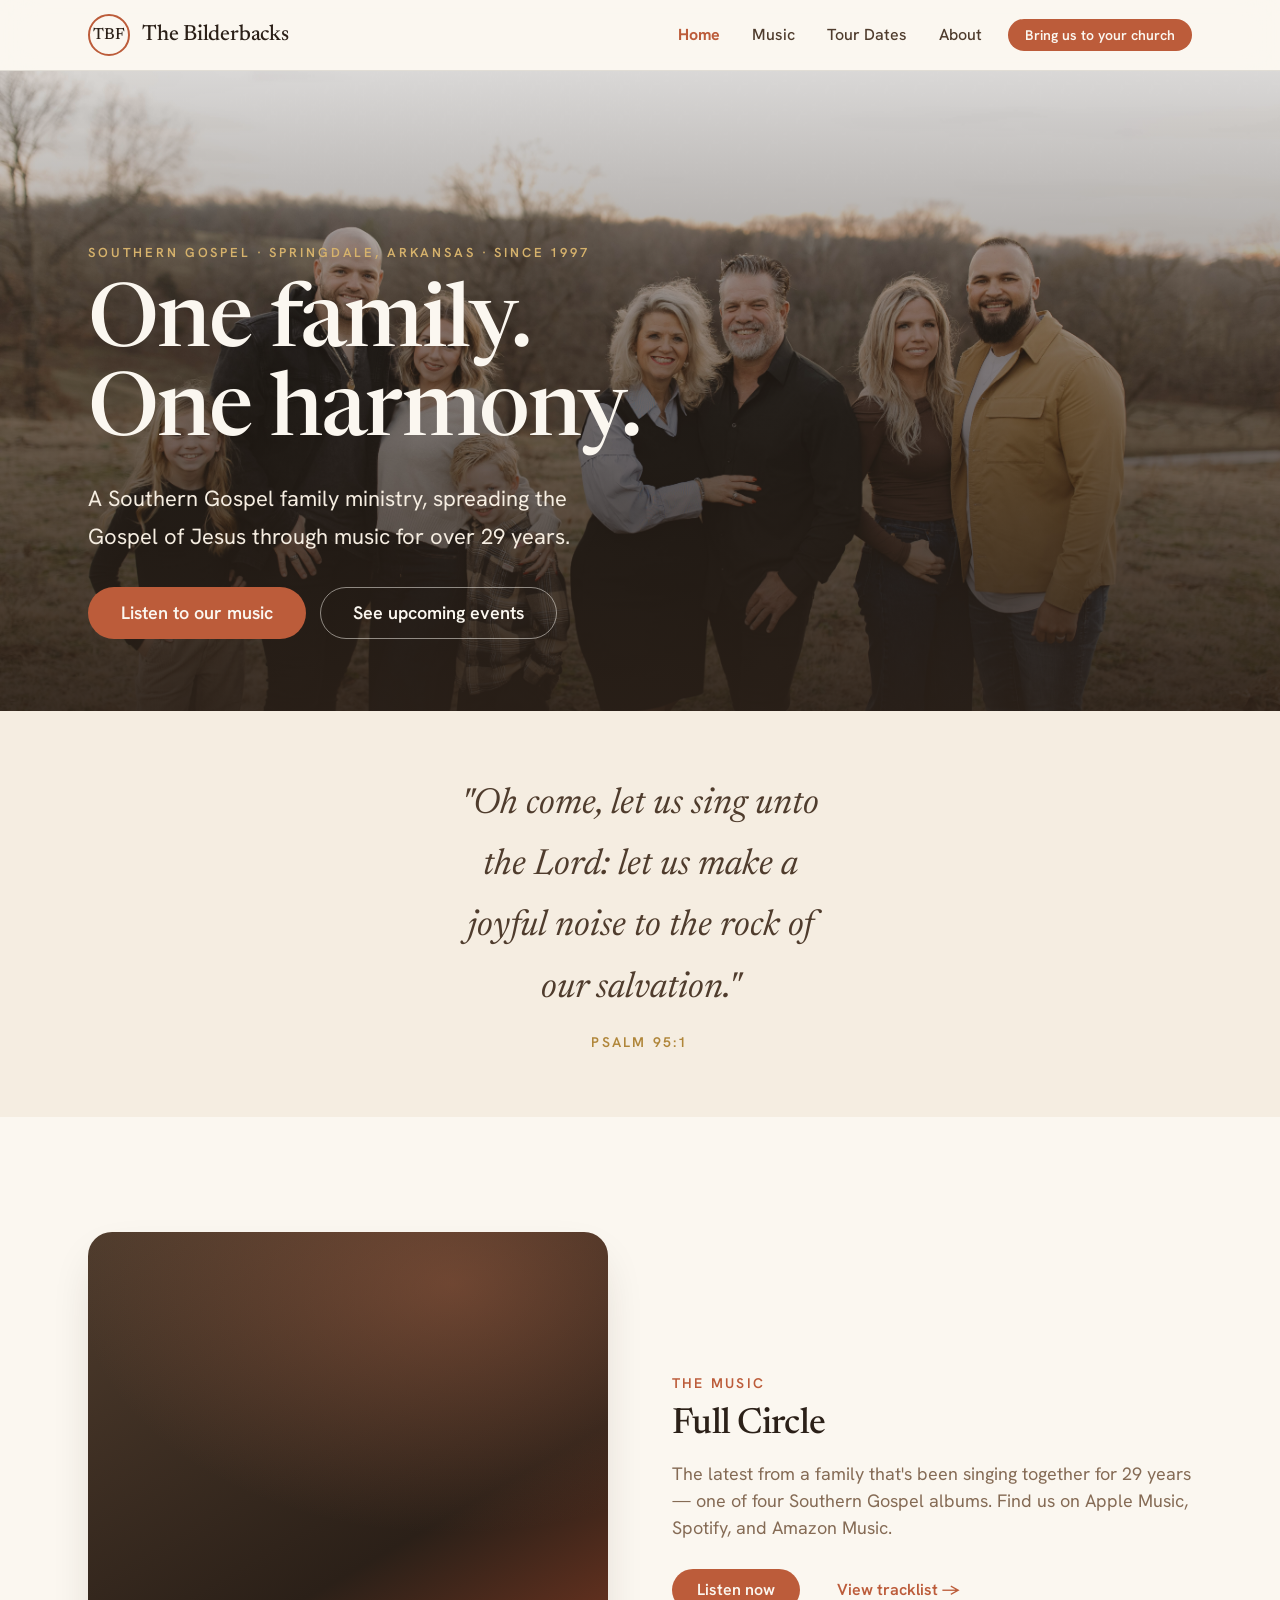
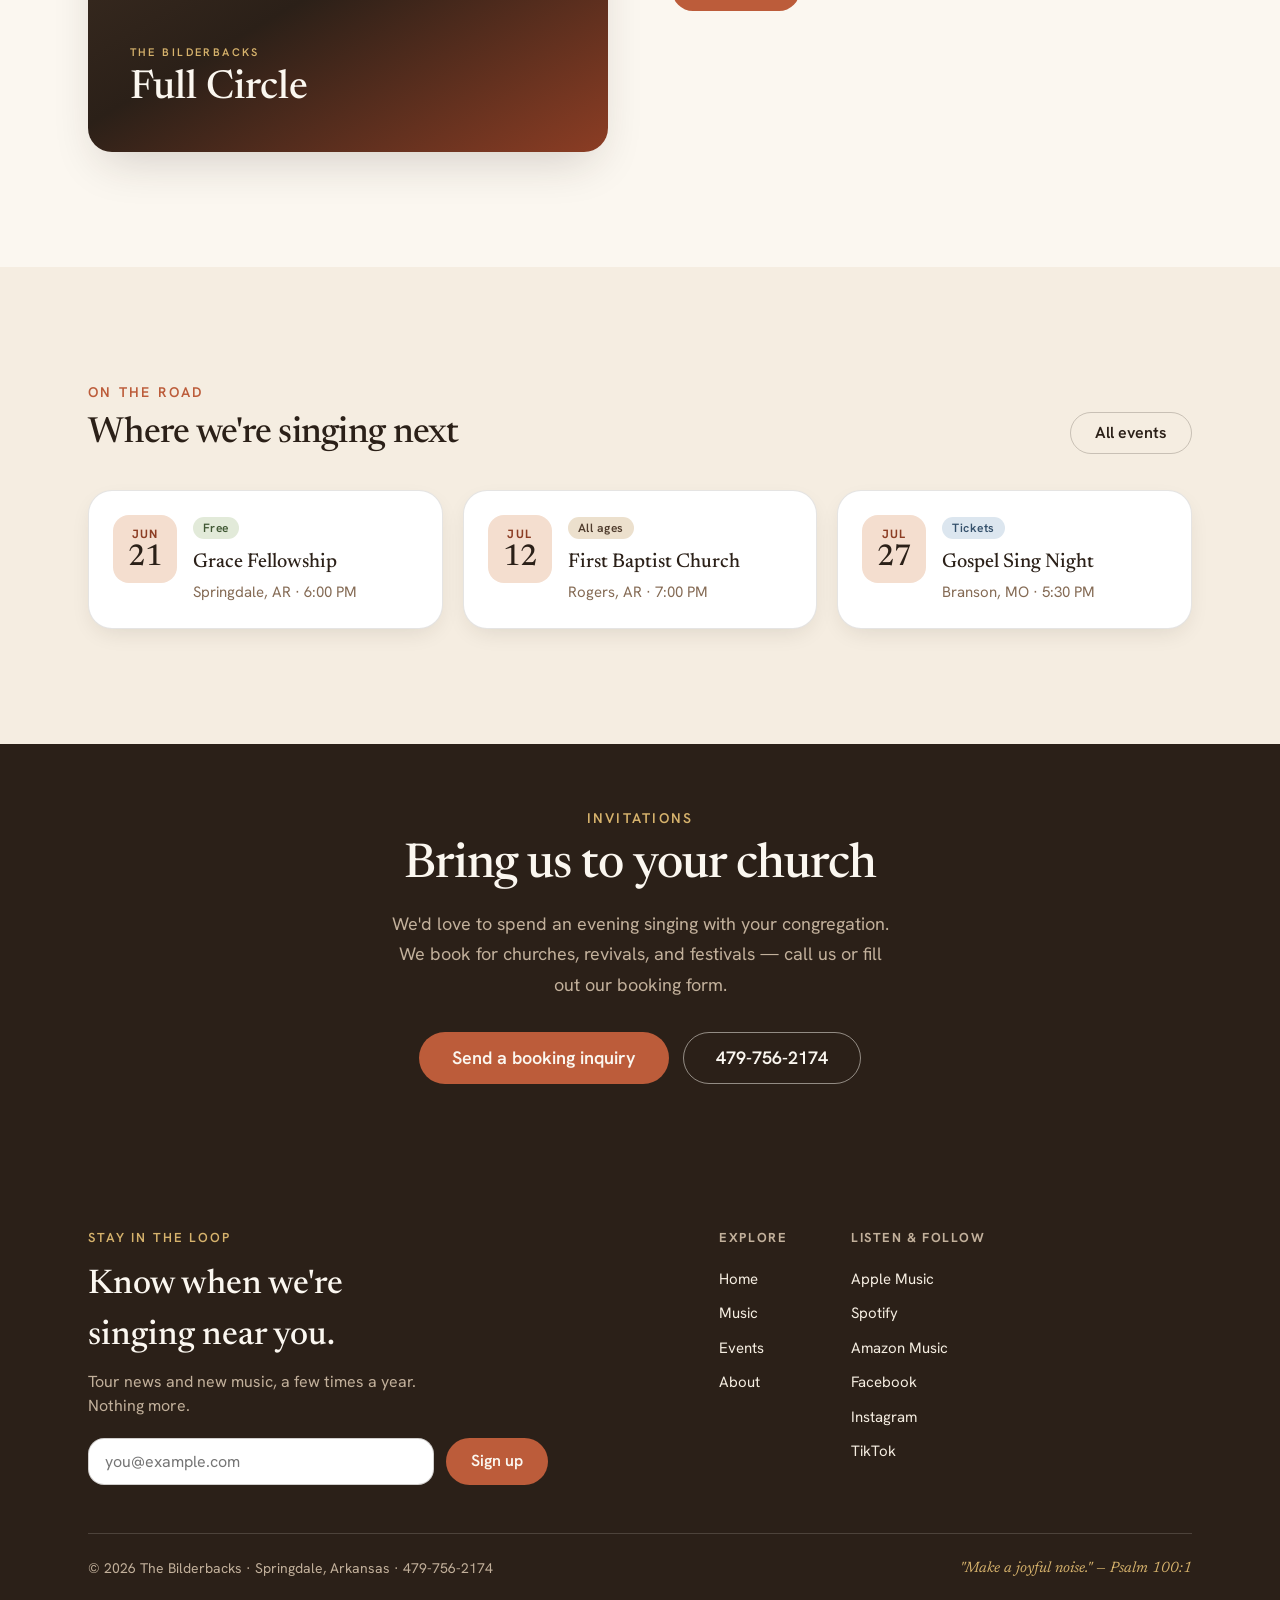
==== commit e17cfd34: "Fix links, forms, photos, and social media" ====
--- a/index.html
+++ b/index.html
@@ -32,7 +32,7 @@
   <!-- ── Hero ── -->
   <section style="position:relative; min-height:640px; display:flex; align-items:flex-end; overflow:hidden; background:var(--walnut-800);">
     <!-- Full-bleed family photo -->
-    <div style="position:absolute; inset:0; background-image:url('Images/Highlights/AD5A2460.jpg'); background-size:cover; background-position:center 30%;"></div>
+    <div style="position:absolute; inset:0; background-image:url('family-with-kids.jpg'); background-size:cover; background-position:center 30%;"></div>
     <!-- Bottom scrim for text legibility -->
     <div style="position:absolute; inset:0; background:linear-gradient(to top, rgba(43,32,24,0.90) 0%, rgba(43,32,24,0.55) 45%, rgba(43,32,24,0.15) 100%);"></div>
     <div class="container" style="position:relative; width:100%; padding-top:5rem; padding-bottom:4.5rem;">
@@ -170,8 +170,9 @@
           <div style="font-family:var(--font-sans); font-size:13px; font-weight:600; letter-spacing:.16em; text-transform:uppercase; color:var(--gold-400); margin-bottom:12px;">Stay in the loop</div>
           <h2 style="font-family:var(--font-display); font-weight:500; font-size:34px; color:var(--cream-50); margin-bottom:8px; max-width:16ch;">Know when we're singing near you.</h2>
           <p style="color:var(--text-on-dark-muted); max-width:40ch; margin-bottom:20px;">Tour news and new music, a few times a year. Nothing more.</p>
-          <form id="footer-form" style="display:flex; gap:12px; max-width:460px;" onsubmit="document.getElementById('footer-form').innerHTML='<p style=\'font-family:var(--font-script);font-size:28px;color:var(--gold-400)\'>Thank you — talk soon!</p>'; return false;">
-            <input type="email" class="form-input" placeholder="you@example.com" style="flex:1;" required>
+          <form id="footer-form" style="display:flex; gap:12px; max-width:460px;" onsubmit="submitNewsletter(event)">
+            <input type="hidden" name="_subject" value="Newsletter Signup — The Bilderbacks">
+            <input type="email" name="email" class="form-input" placeholder="you@example.com" style="flex:1;" required>
             <button type="submit" class="btn btn-primary">Sign up</button>
           </form>
         </div>
@@ -185,12 +186,13 @@
           </div>
           <div>
             <div class="footer-col-label">Listen & follow</div>
-            <a href="#" class="footer-link">Apple Music</a>
-            <a href="#" class="footer-link">Spotify</a>
-            <a href="#" class="footer-link">Amazon Music</a>
-            <a href="#" class="footer-link">Facebook</a>
-            <a href="#" class="footer-link">YouTube</a>
-            <a href="#" class="footer-link">Instagram</a>
+            <a href="https://music.apple.com/us/search?term=the%20bilderbacks" class="footer-link" target="_blank" rel="noopener">Apple Music</a>
+            <a href="https://open.spotify.com/search/The%20Bilderbacks" class="footer-link" target="_blank" rel="noopener">Spotify</a>
+            <a href="https://music.amazon.com/search/The+Bilderbacks?filter=IsLibrary%7Cfalse&sc=none" class="footer-link" target="_blank" rel="noopener">Amazon Music</a>
+            <a href="https://www.facebook.com/profile.php?id=100063522011609" class="footer-link" target="_blank" rel="noopener">Facebook</a>
+
+            <a href="https://www.instagram.com/the_bilderbacks" class="footer-link" target="_blank" rel="noopener">Instagram</a>
+            <a href="https://www.tiktok.com/@the.bilderbacks" class="footer-link" target="_blank" rel="noopener">TikTok</a>
           </div>
         </div>
       </div>
@@ -201,5 +203,24 @@
     </div>
   </footer>
 
+  <script>
+    async function submitNewsletter(e) {
+      e.preventDefault();
+      try {
+        const res = await fetch('https://formspree.io/f/mdavjqlb', {
+          method: 'POST',
+          body: new FormData(e.target),
+          headers: { 'Accept': 'application/json' }
+        });
+        if (res.ok) {
+          document.getElementById('footer-form').innerHTML = '<p style="font-family:var(--font-script);font-size:28px;color:var(--gold-400)">Thank you — talk soon!</p>';
+        } else {
+          alert('Something went wrong. Please try again.');
+        }
+      } catch {
+        alert('Something went wrong. Please try again.');
+      }
+    }
+  </script>
 </body>
 </html>
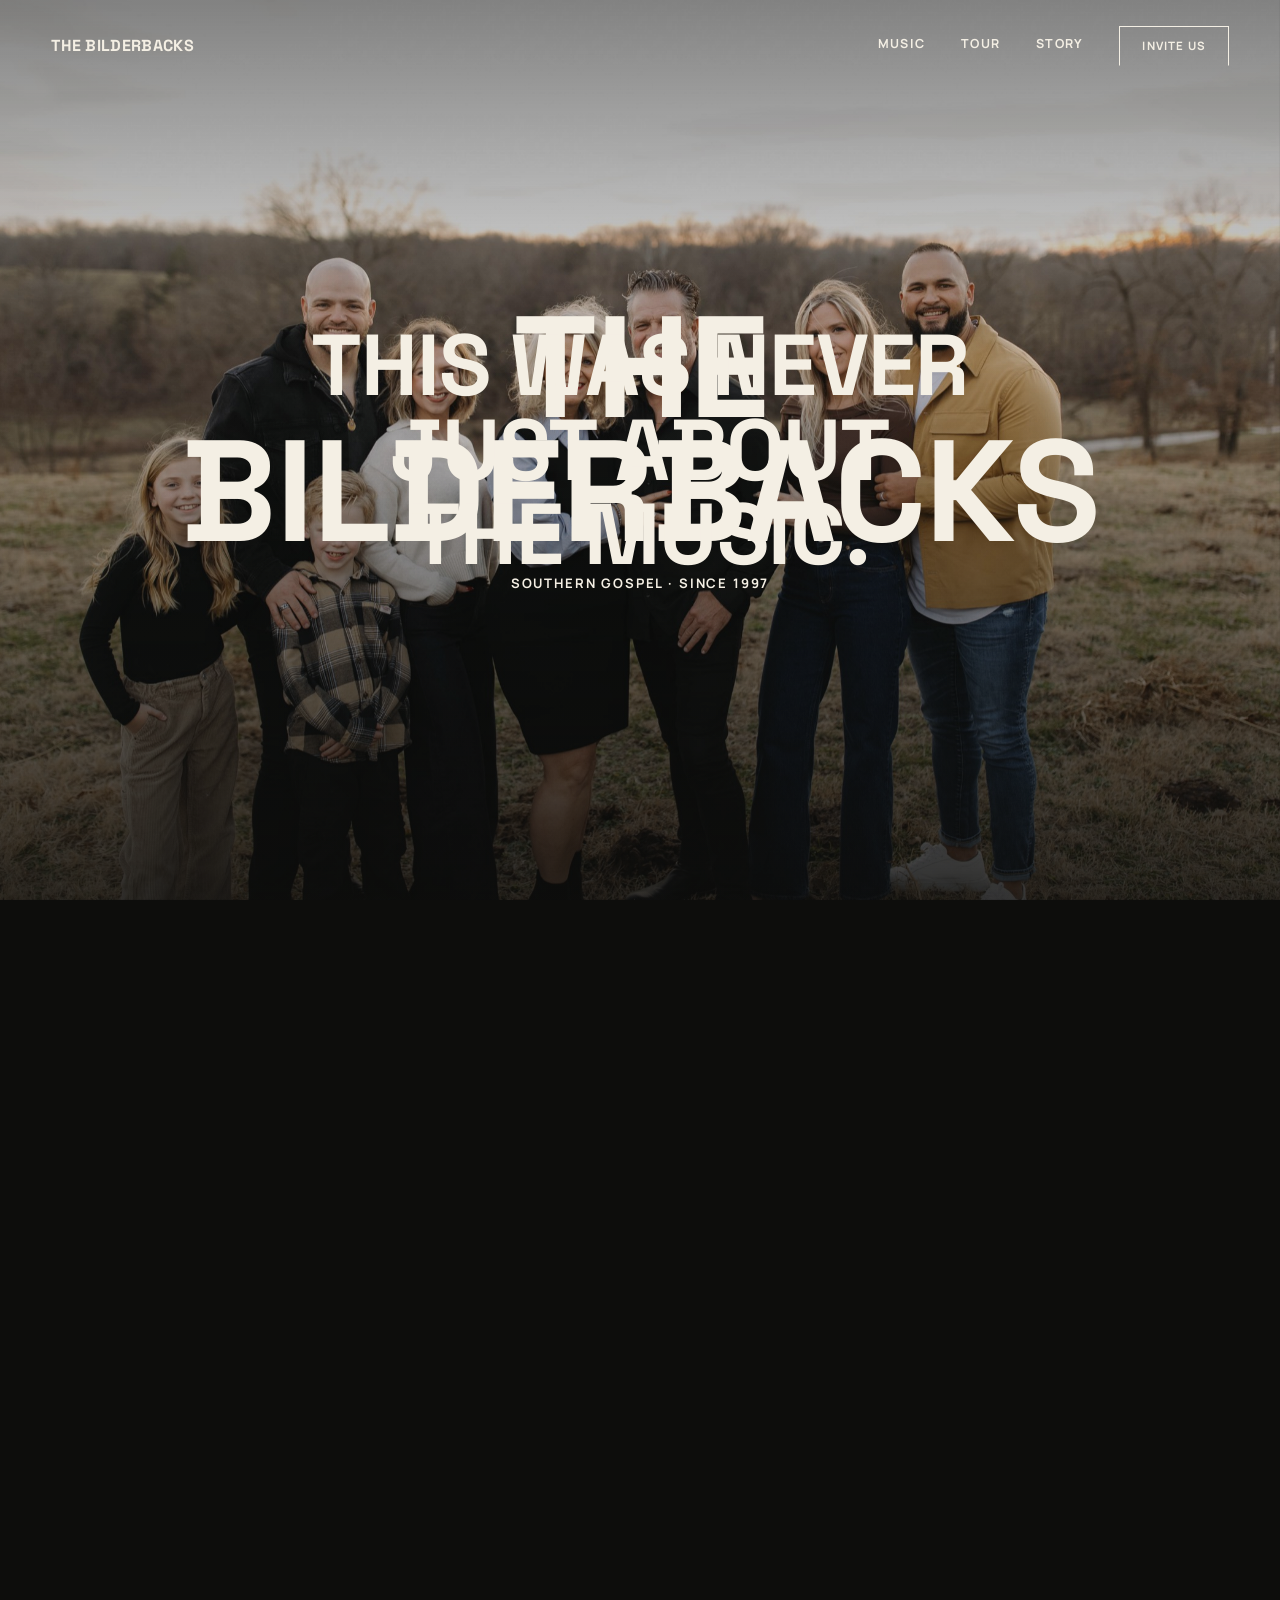
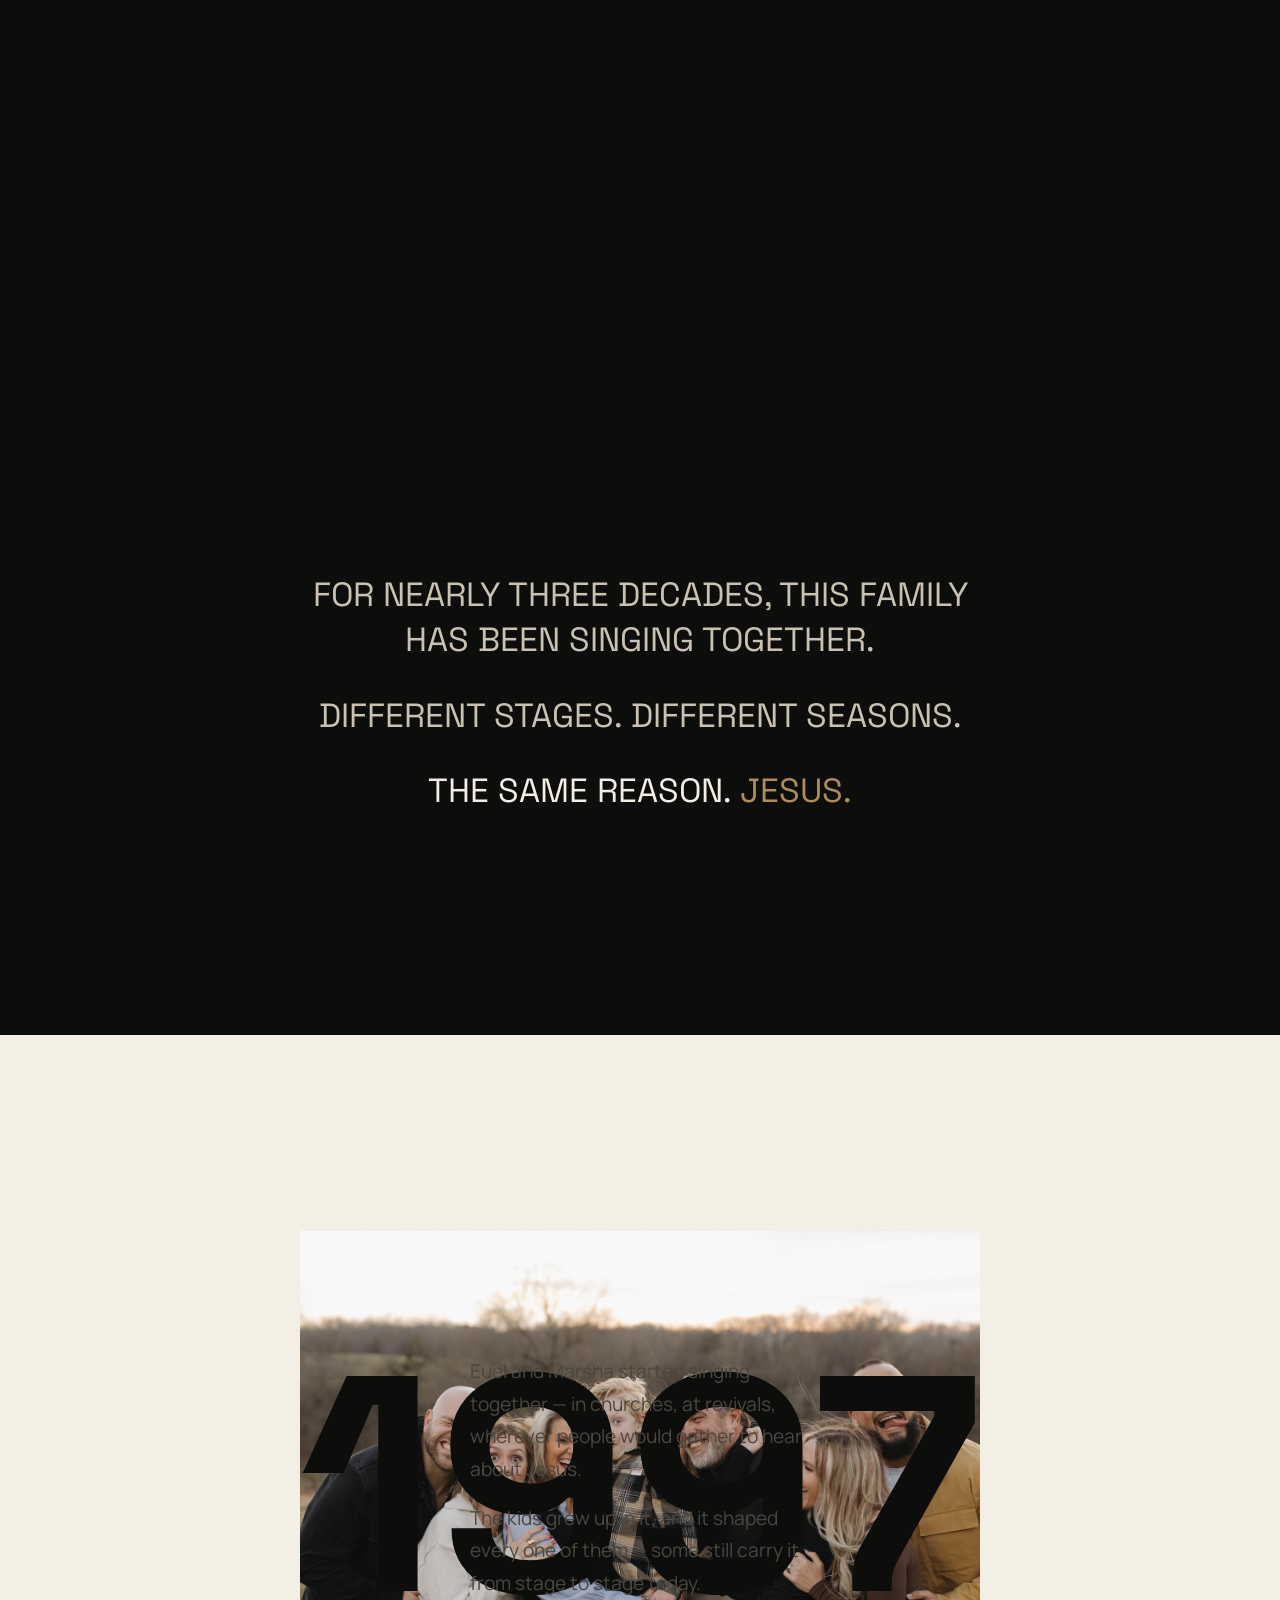
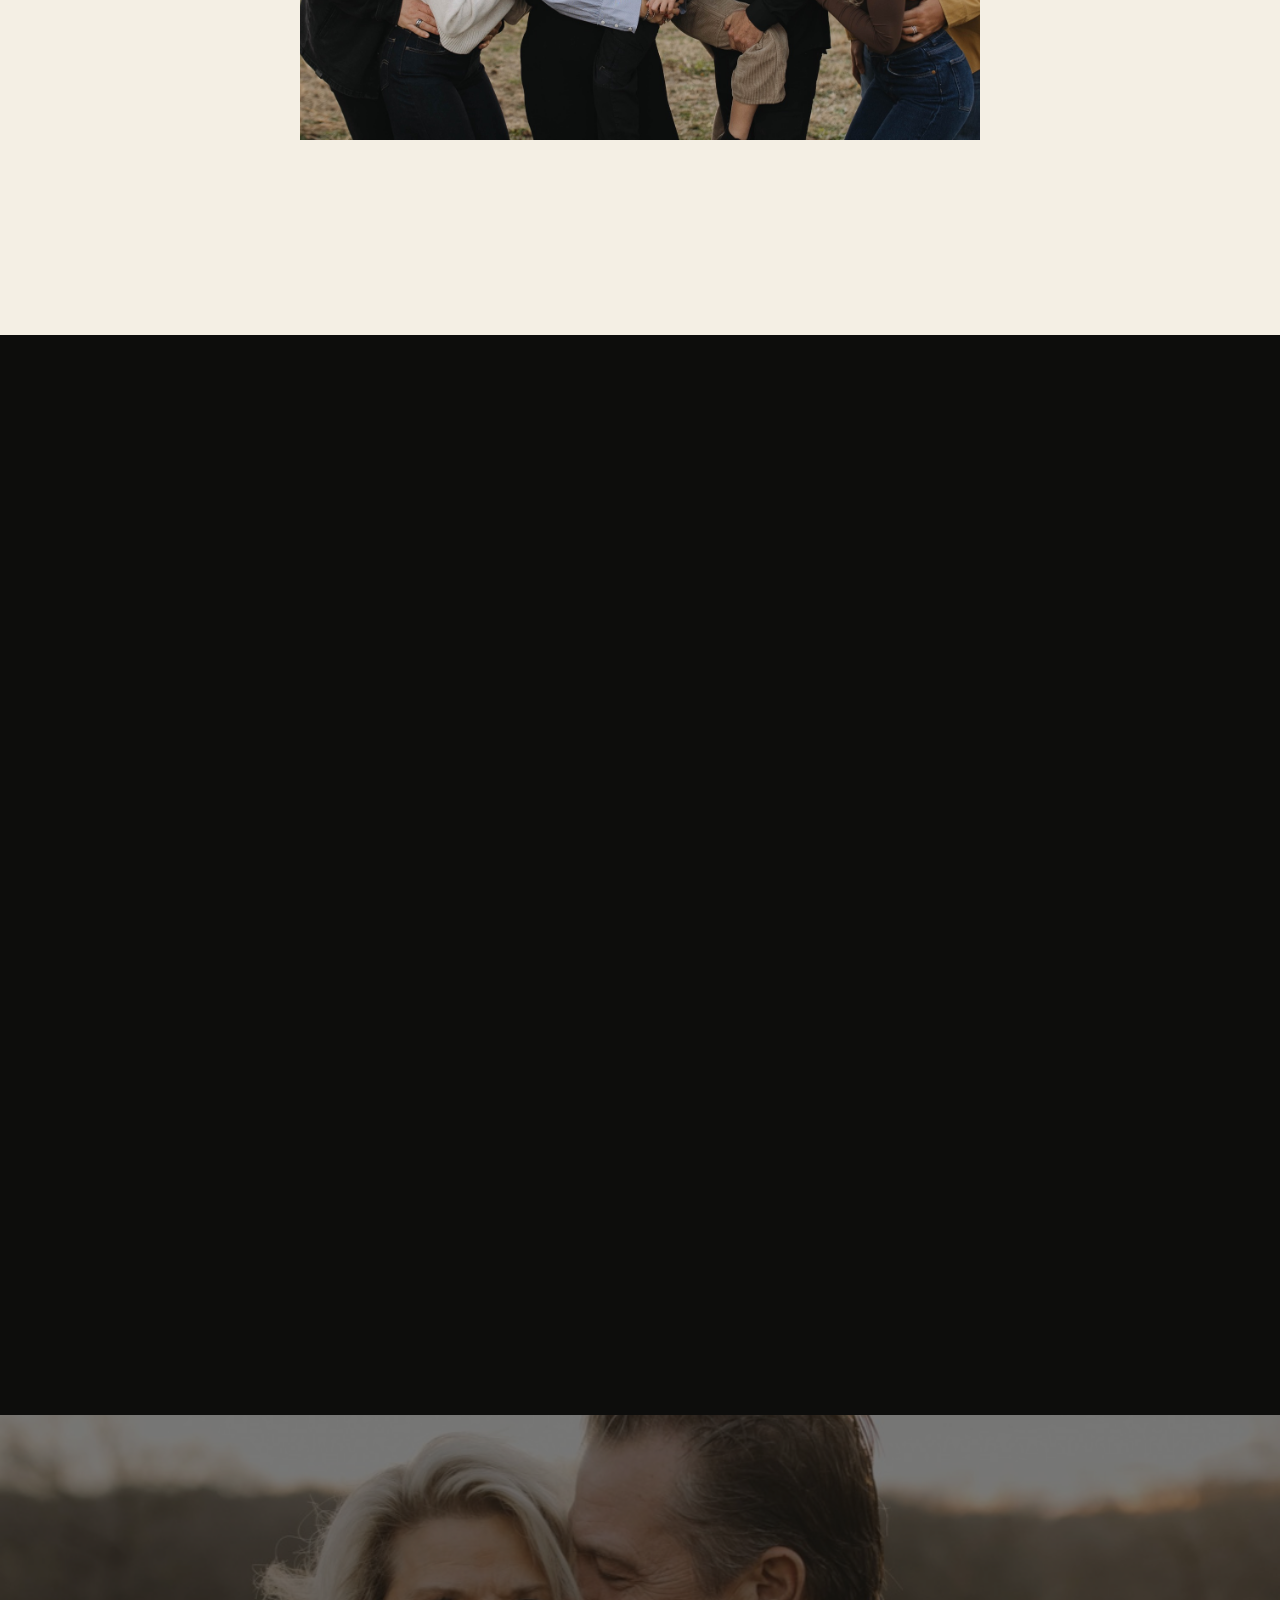
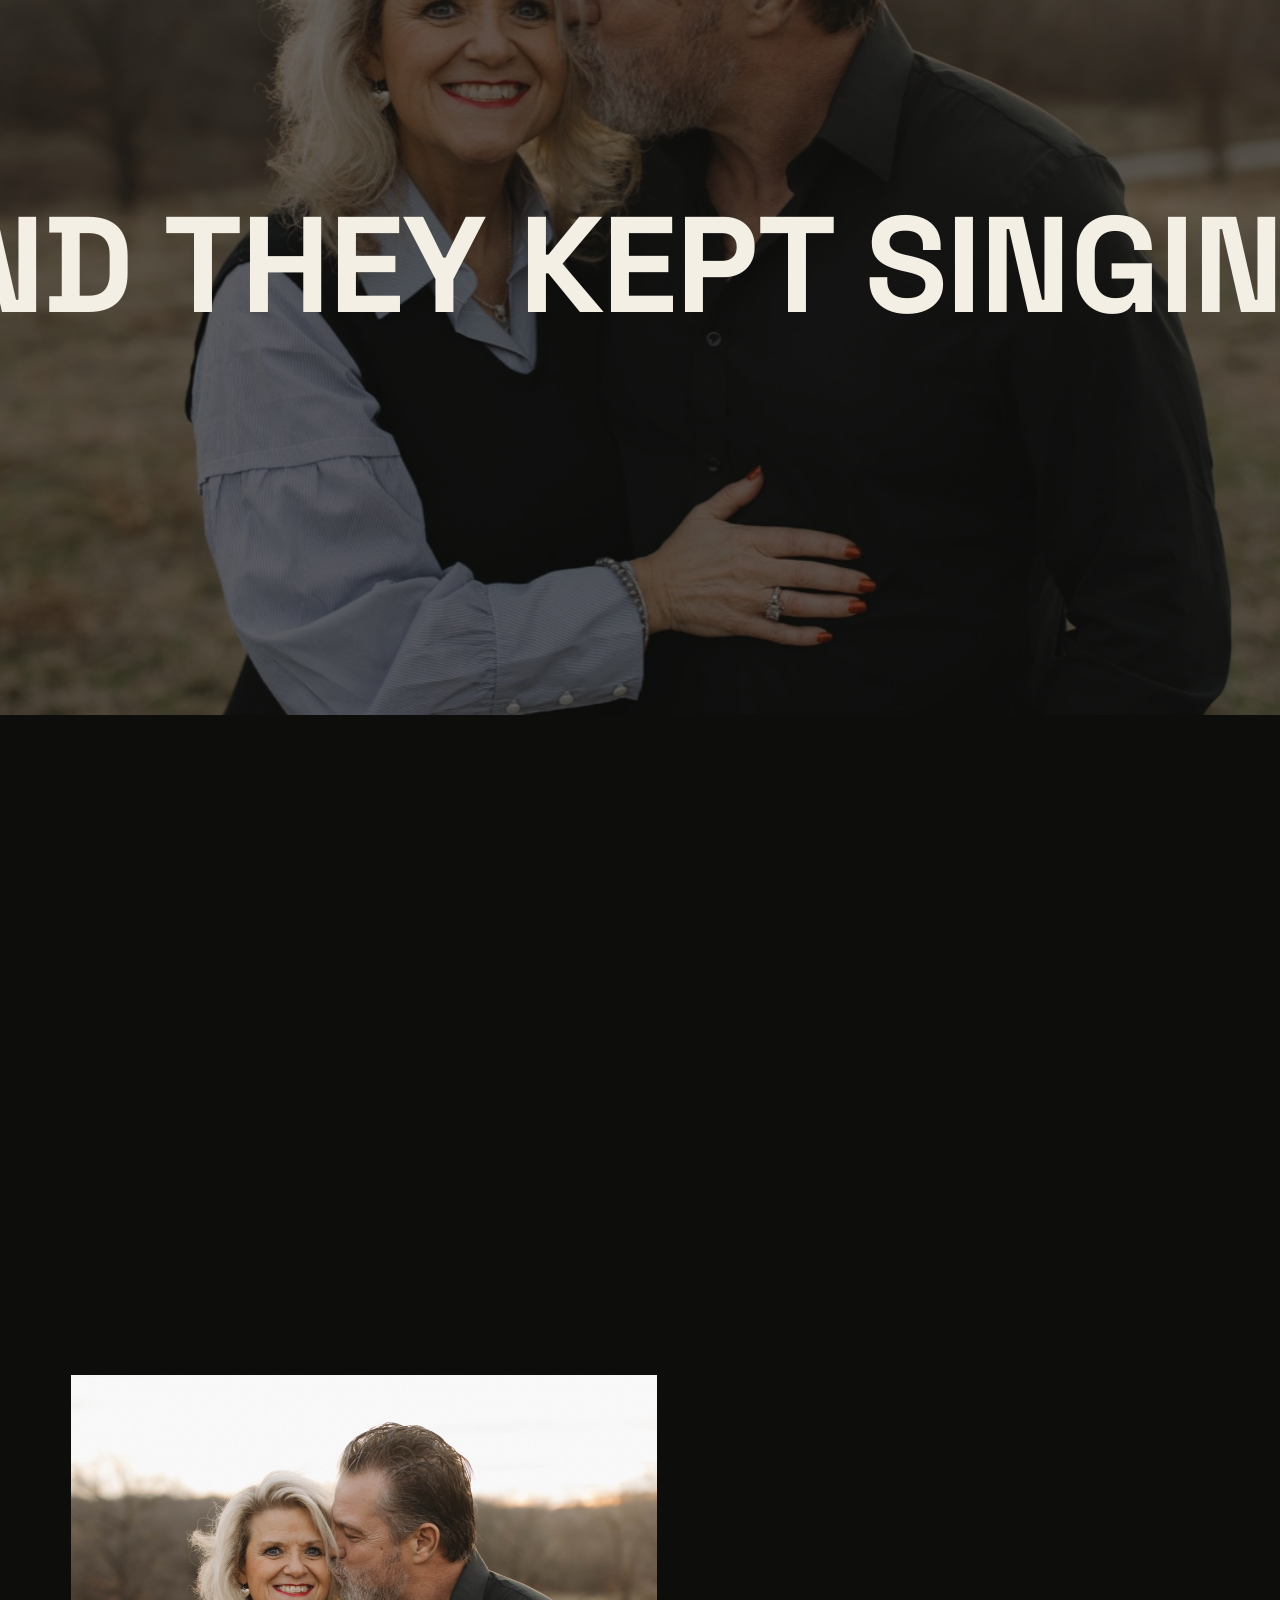
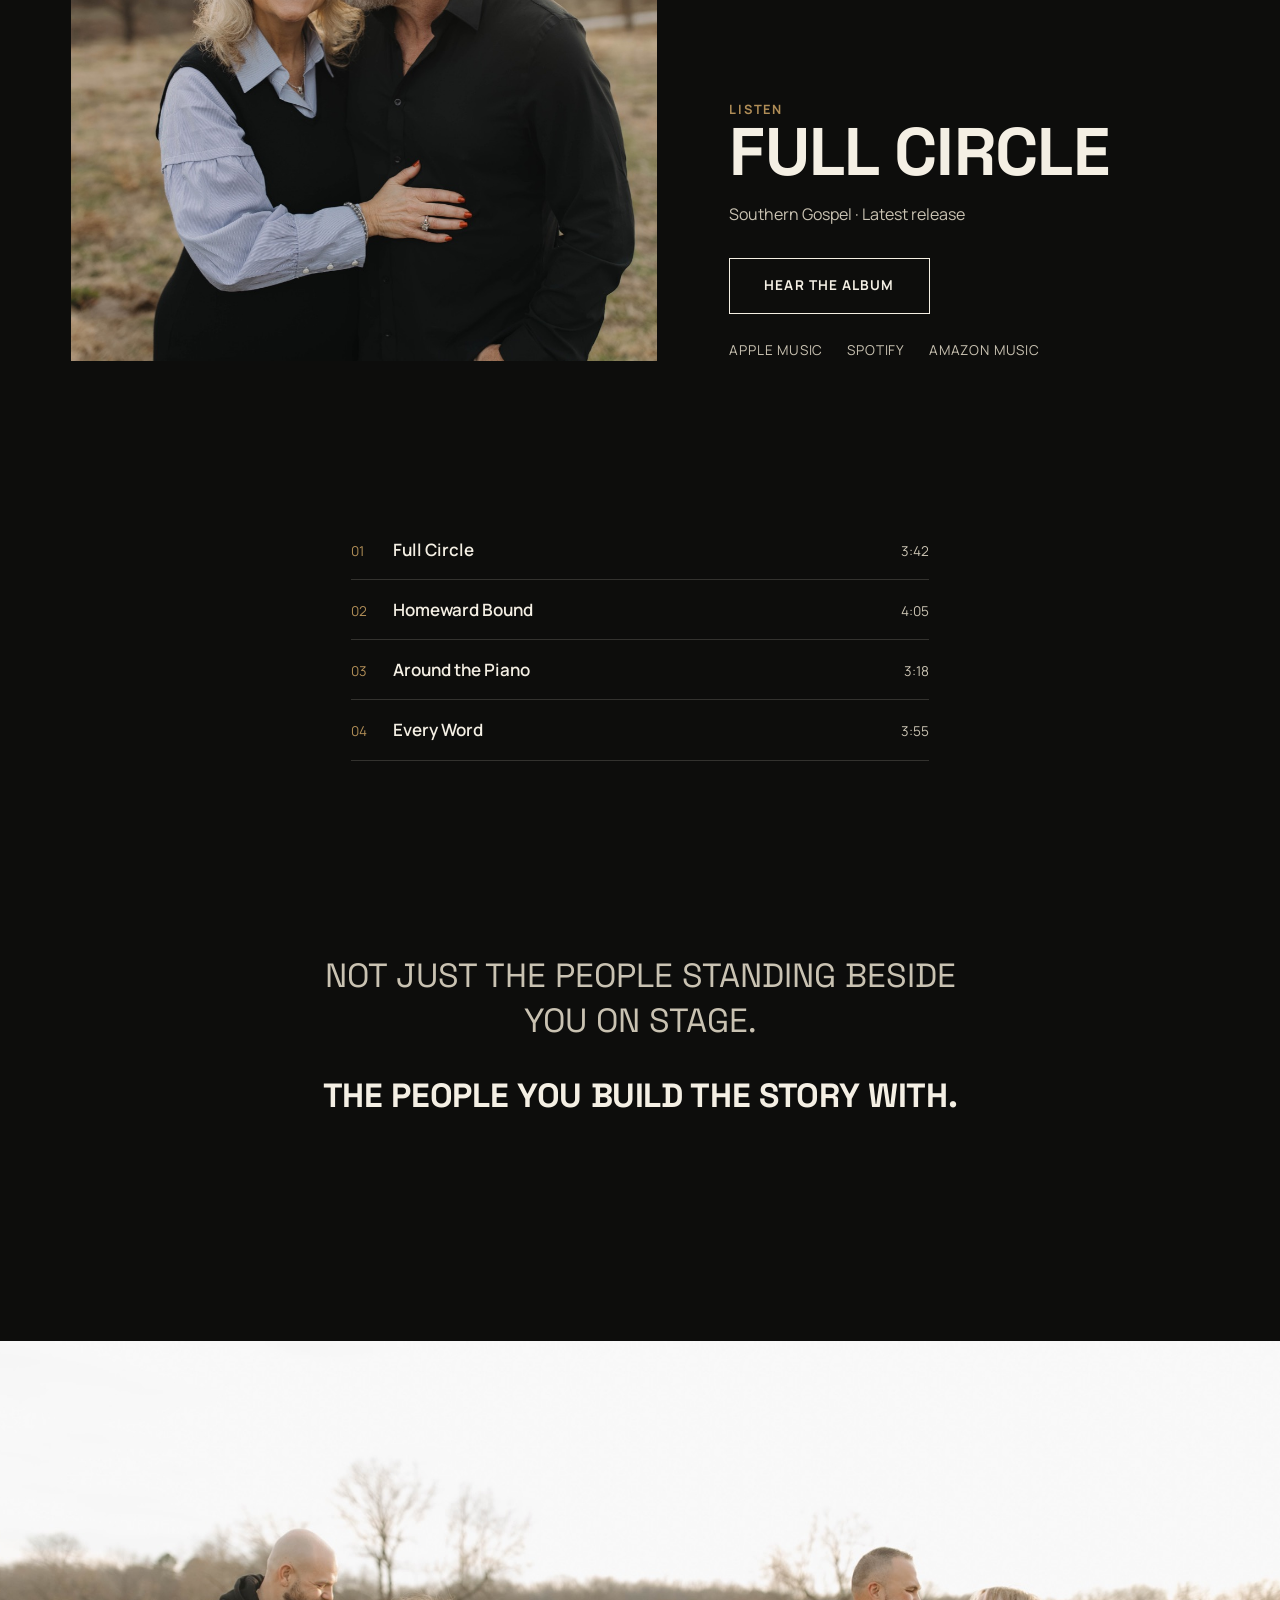
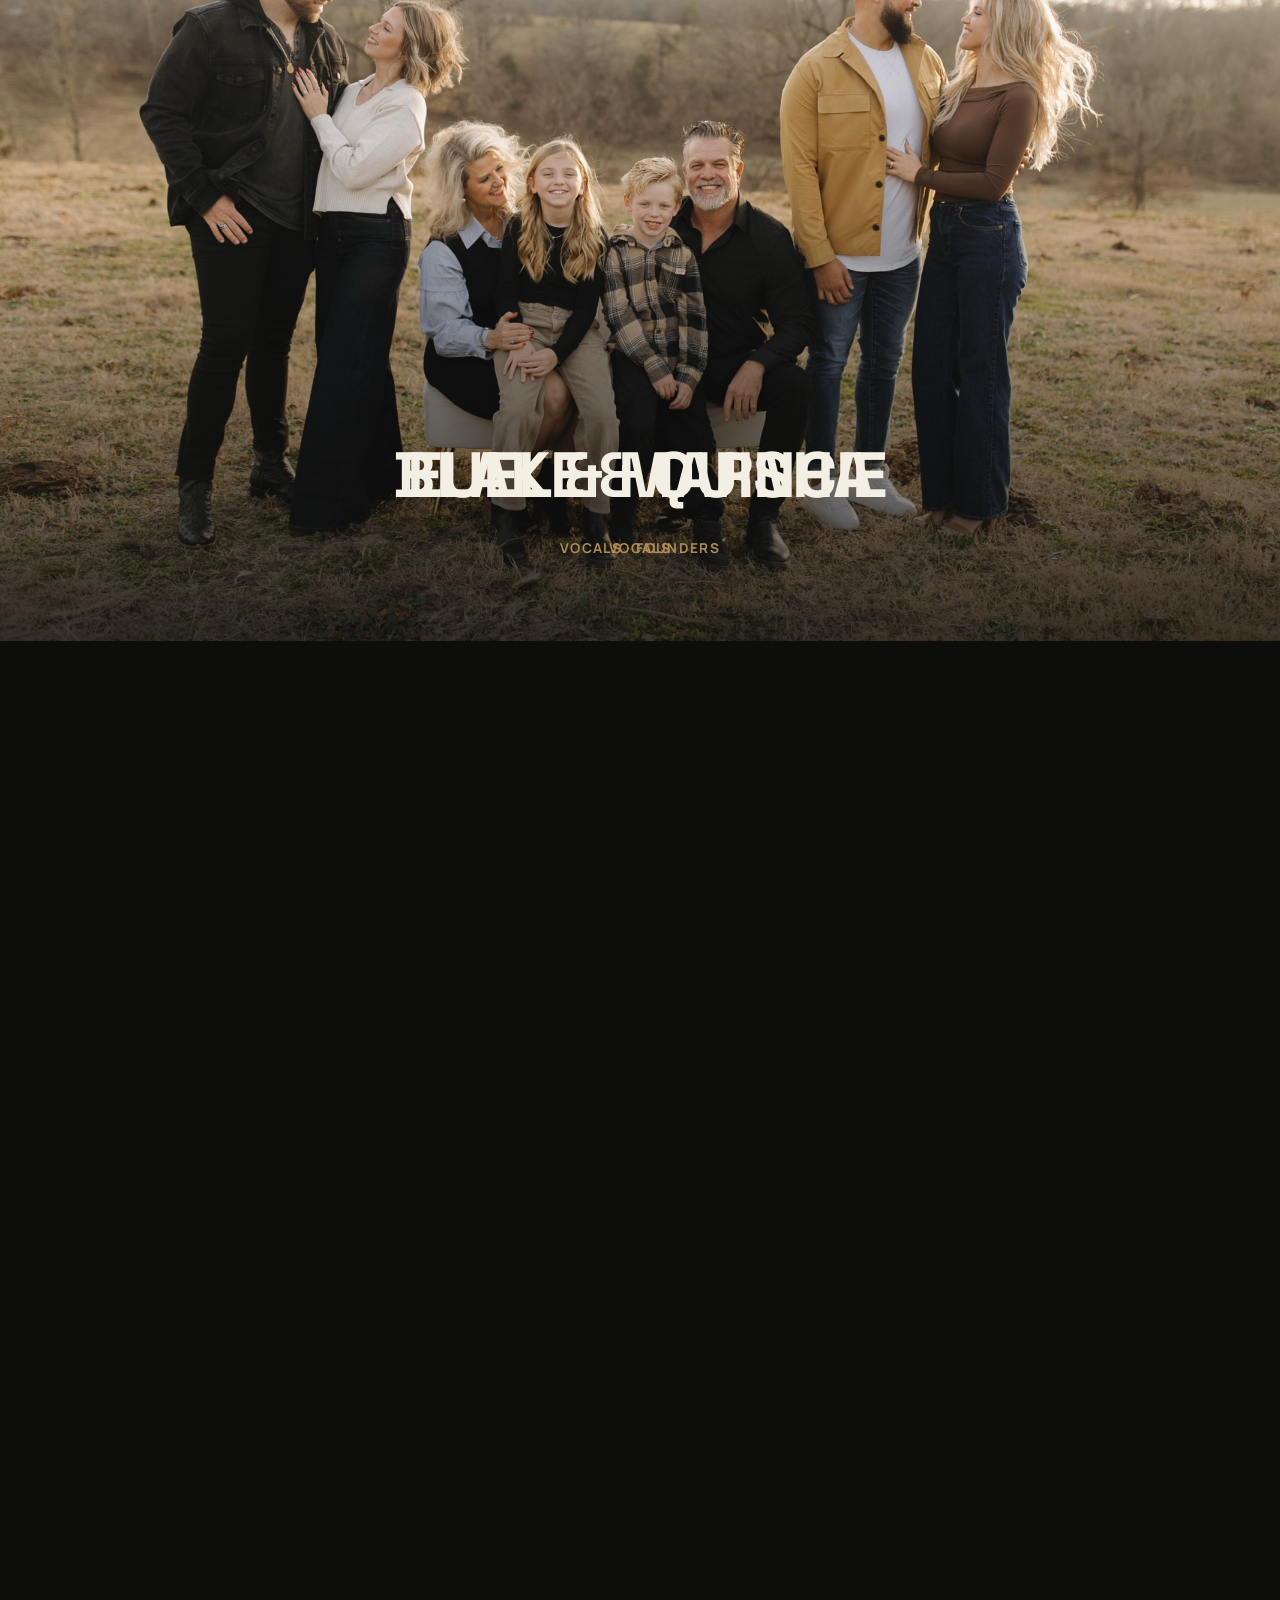
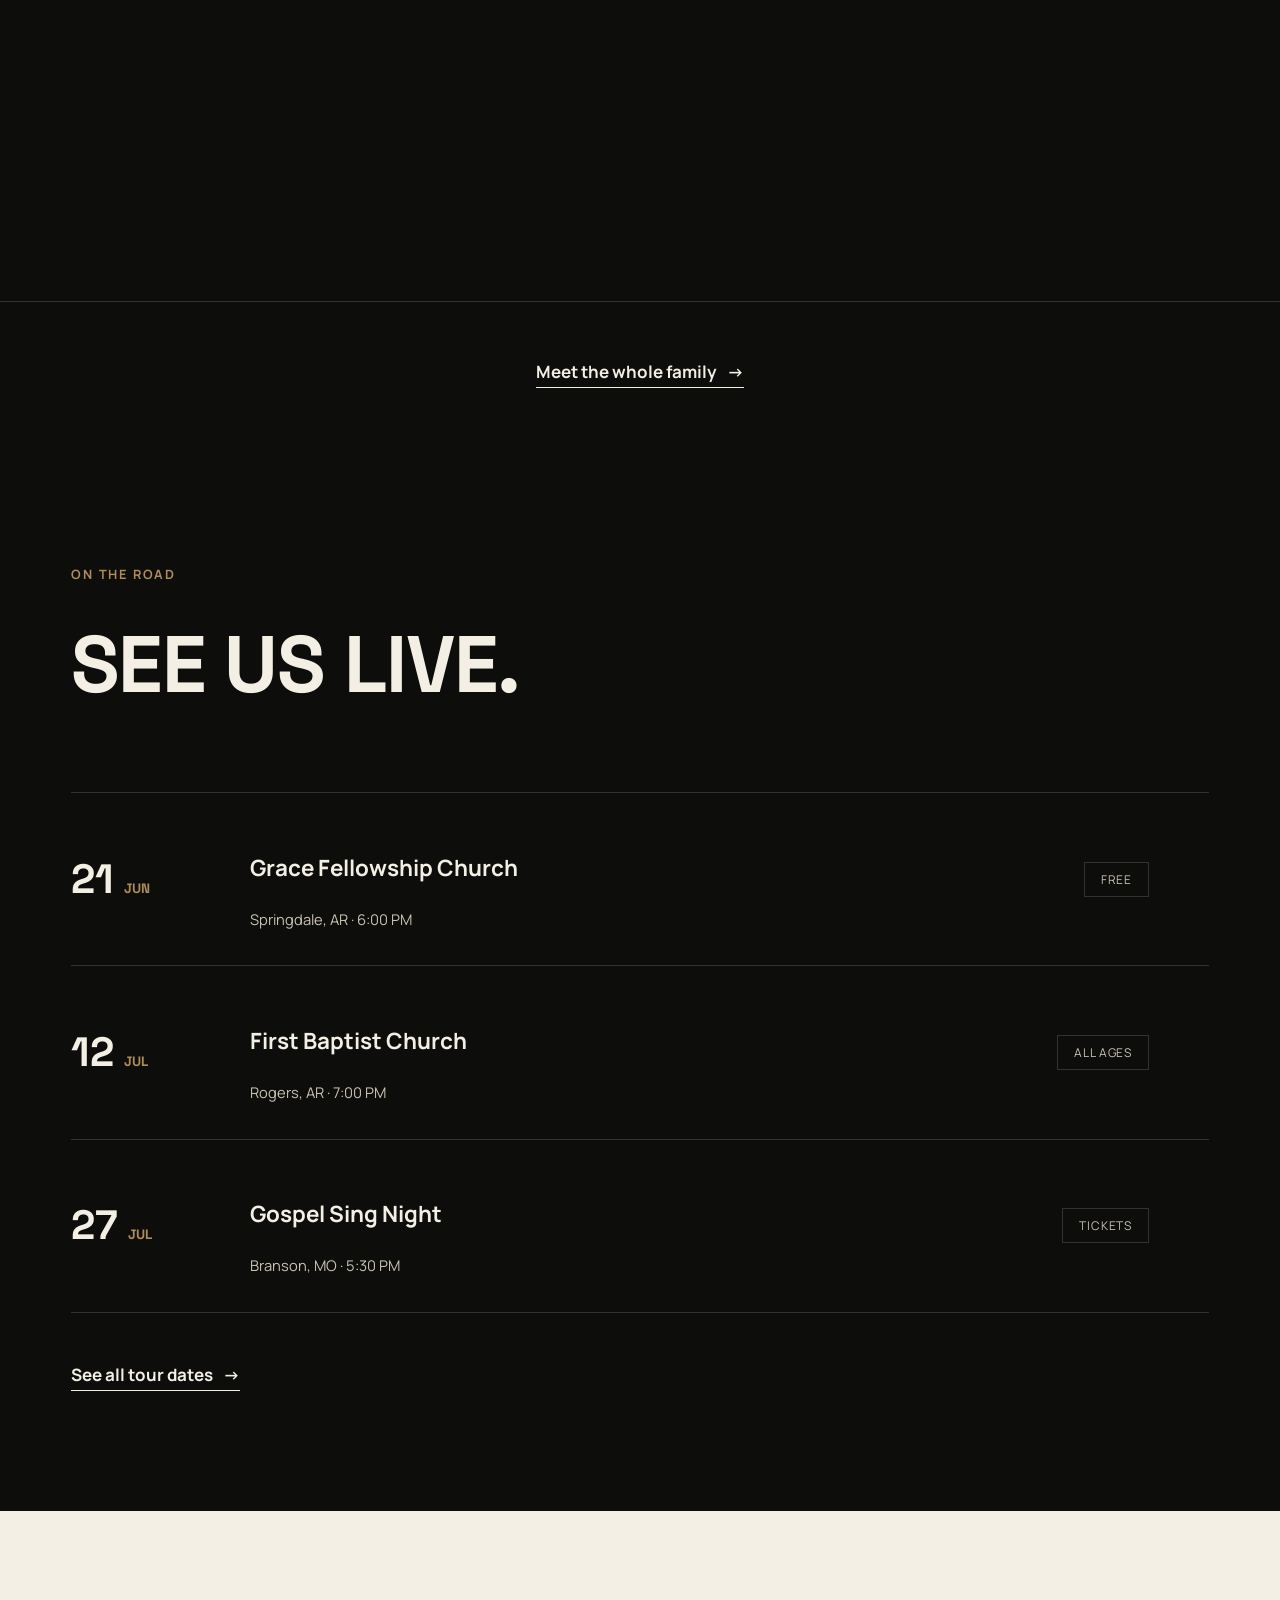
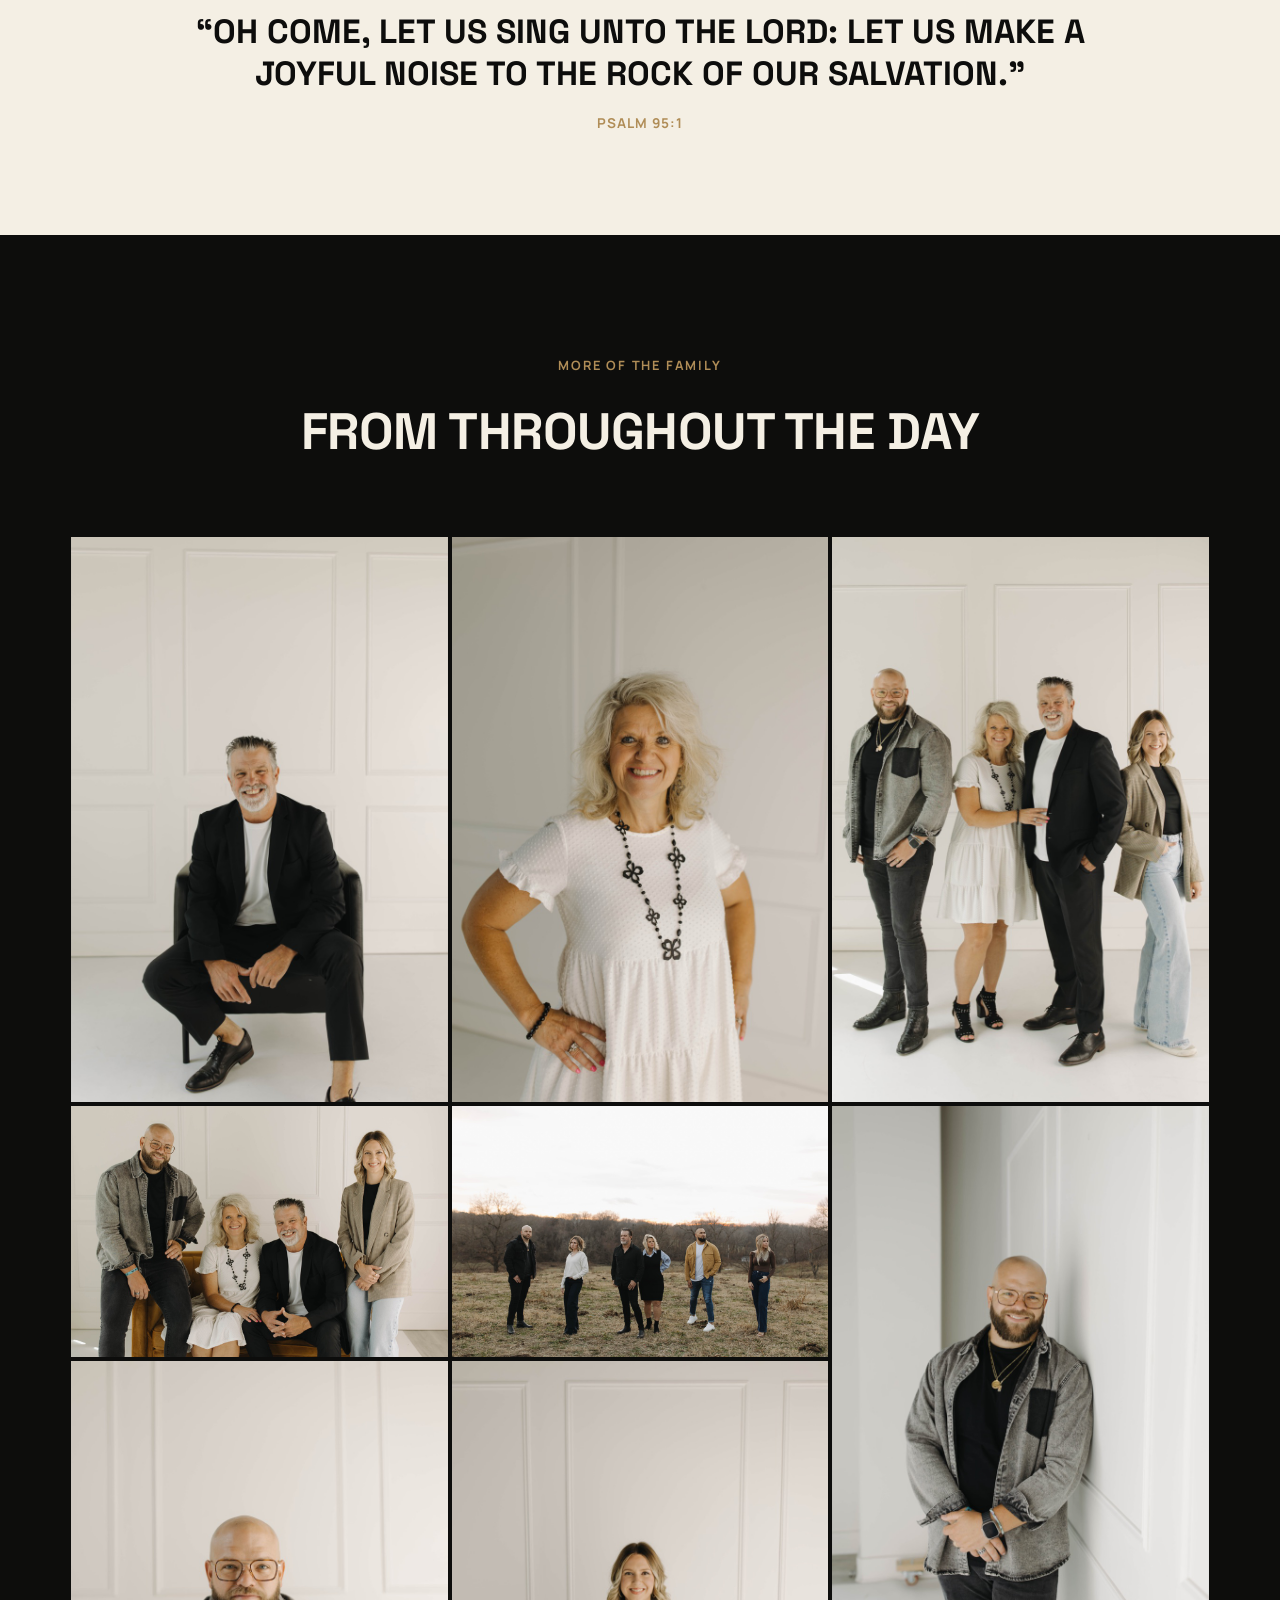
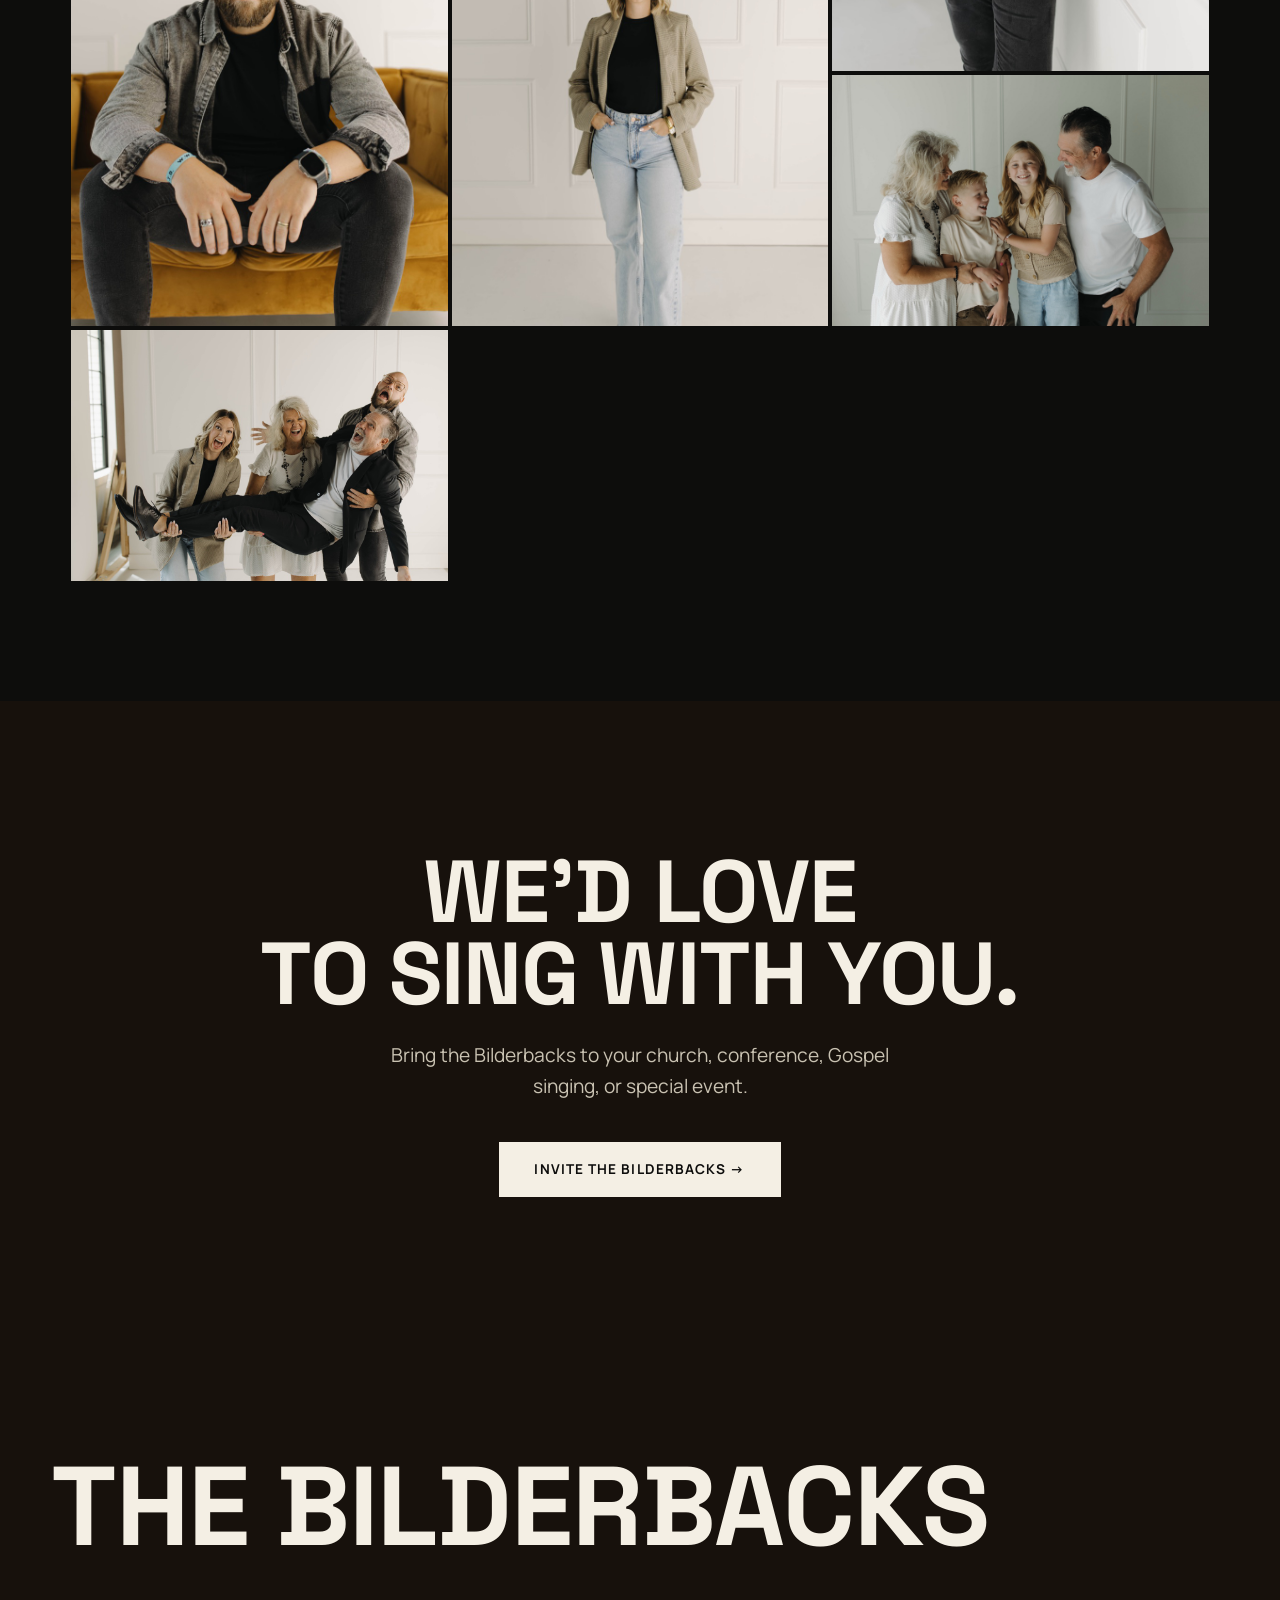
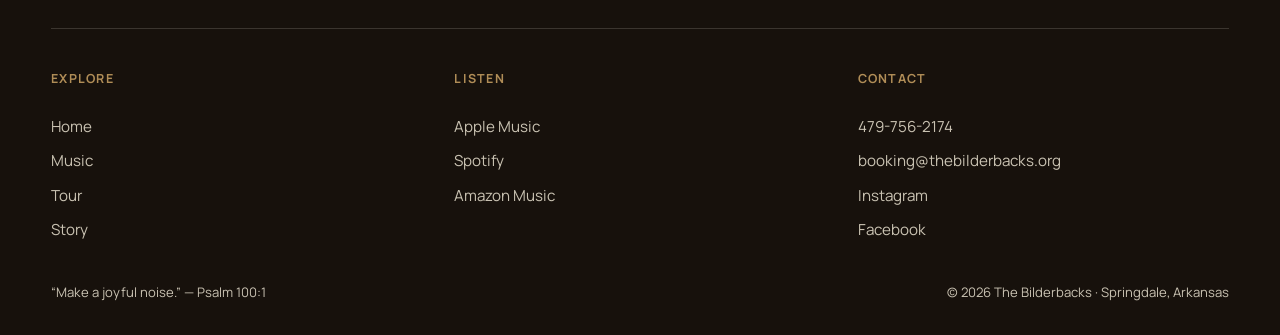
==== commit 60b65e7c: "Publish redesigned site" ====
--- a/index.html
+++ b/index.html
@@ -1,226 +1,241 @@
 <!DOCTYPE html>
 <html lang="en">
 <head>
-  <meta charset="UTF-8">
-  <meta name="viewport" content="width=device-width, initial-scale=1.0">
-  <title>The Bilderbacks — Southern Gospel Family Ministry</title>
-  <meta name="description" content="A Southern Gospel family ministry from Springdale, AR. Spreading the Gospel of Jesus through music for over 29 years. Book us for your church, revival, or festival.">
-  <link rel="preconnect" href="https://fonts.googleapis.com">
-  <link rel="preconnect" href="https://fonts.gstatic.com" crossorigin>
-  <link href="https://fonts.googleapis.com/css2?family=Newsreader:ital,wght@0,400;0,500;1,400;1,500&family=Hanken+Grotesk:wght@400;500;600;700&family=Caveat:wght@500&display=swap" rel="stylesheet">
-  <link rel="stylesheet" href="site.css">
+<meta charset="UTF-8">
+<meta name="viewport" content="width=device-width, initial-scale=1.0">
+<title>The Bilderbacks — Southern Gospel Family Ministry</title>
+<meta name="description" content="The Bilderbacks, a Southern Gospel family ministry from Springdale, Arkansas, singing together since 1997.">
+<link rel="icon" href="data:image/svg+xml,%3Csvg xmlns='http://www.w3.org/2000/svg' viewBox='0 0 64 64'%3E%3Crect width='64' height='64' fill='%230D0D0C'/%3E%3Ctext x='32' y='44' font-family='Arial Black,sans-serif' font-size='34' fill='%23F4EFE4' text-anchor='middle'%3EB%3C/text%3E%3C/svg%3E">
+<link rel="preconnect" href="https://fonts.googleapis.com">
+<link rel="preconnect" href="https://fonts.gstatic.com" crossorigin>
+<link href="https://fonts.googleapis.com/css2?family=Space+Grotesk:wght@500;700&family=Manrope:wght@400;500;600;700;800&display=swap" rel="stylesheet">
+<link rel="stylesheet" href="css/style.css?v=2">
 </head>
 <body>
 
-  <!-- ── Header ── -->
-  <header class="site-header">
-    <div class="container inner">
-      <a href="index.html" class="site-logo">
-        <span class="logo-mark">TBF</span>
-        <span class="logo-name">The Bilderbacks</span>
+<header class="site-header" id="site-header">
+  <a class="wordmark" href="index.html">The Bilderbacks</a>
+  <nav class="corner-nav">
+    <a href="music.html">Music</a>
+    <a href="tour.html">Tour</a>
+    <a href="about.html">Story</a>
+    <a class="btn-line" href="tour.html#booking" style="padding:10px 22px; font-size:0.72rem;">Invite Us</a>
+  </nav>
+  <button class="menu-toggle" aria-label="Open menu" aria-expanded="false"><span></span><span></span><span></span></button>
+</header>
+
+<nav class="mobile-menu" aria-label="Mobile">
+  <a href="music.html">Music</a>
+  <a href="tour.html">Tour</a>
+  <a href="about.html">Story</a>
+  <a href="tour.html#booking">Invite Us</a>
+</nav>
+
+<main id="top">
+
+  <!-- HERO — pins, then settles into a single restrained line -->
+  <section class="pin-wrap" id="hero-pin" style="height:220vh;">
+    <div class="pin-stage hero-stage">
+      <div class="hero-media">
+        <img src="assets/img/hero.jpg" alt="The whole Bilderback family together in a golden winter field." fetchpriority="high">
+      </div>
+      <div class="hero-layer hero-title-group">
+        <h1>The Bilderbacks</h1>
+        <p class="hero-tag">Southern Gospel &middot; Since 1997</p>
+      </div>
+      <div class="hero-layer hero-statement">
+        <h2>This was never<br>just about<br>the music.</h2>
+      </div>
+    </div>
+  </section>
+
+  <!-- FIRST STORY MOMENT -->
+  <section class="chapter-lines">
+    <p class="line reveal">For nearly three decades, this family has been singing together.</p>
+    <p class="line reveal">Different stages. Different seasons.</p>
+    <p class="line reveal line-strong">The same reason. <span class="accent-word">Jesus.</span></p>
+  </section>
+
+  <!-- LEGACY PIN — photo shrinks into the year -->
+  <section class="pin-wrap" id="legacy-pin" style="height:220vh;">
+    <div class="pin-stage legacy-stage">
+      <div class="legacy-photo">
+        <img src="assets/img/fun-hug.jpg" loading="lazy" alt="The family laughing together, making silly faces, outdoors.">
+      </div>
+      <div class="legacy-year">1997</div>
+      <div class="legacy-copy">
+        <p>Euel and Marsha started singing together — in churches, at revivals,
+        wherever people would gather to hear about Jesus.</p>
+        <p>The kids grew up in it, and it shaped every one of them —
+        some still carry it from stage to stage today.</p>
+      </div>
+    </div>
+  </section>
+
+  <!-- TEXT SCRUB — hands off into Music -->
+  <section class="scrub-wrap" id="scrub-singing" style="height:160vh;">
+    <div class="pin-stage scrub-stage">
+      <div class="scrub-bg"><img src="assets/img/music-teaser.jpg" loading="lazy" alt="Euel and Marsha Bilderback, a portrait."></div>
+      <h2 class="scrub-text">AND THEY KEPT SINGING.</h2>
+    </div>
+  </section>
+
+  <!-- MUSIC -->
+  <section class="music-feature reveal">
+    <div class="art">
+      <img src="assets/img/music-teaser.jpg" loading="lazy" alt="Euel and Marsha Bilderback, a portrait.">
+    </div>
+    <div class="info">
+      <span class="eyebrow">Listen</span>
+      <h2>Full Circle</h2>
+      <p class="meta">Southern Gospel &middot; Latest release</p>
+      <div class="btn-row">
+        <a class="btn-line" href="music.html">Hear the album</a>
+      </div>
+      <ul class="stream-list">
+        <li>Apple Music</li>
+        <li>Spotify</li>
+        <li>Amazon Music</li>
+      </ul>
+    </div>
+  </section>
+
+  <div class="tracklist reveal">
+    <div class="track"><span class="n">01</span><span class="t">Full Circle</span><span class="d">3:42</span></div>
+    <div class="track"><span class="n">02</span><span class="t">Homeward Bound</span><span class="d">4:05</span></div>
+    <div class="track"><span class="n">03</span><span class="t">Around the Piano</span><span class="d">3:18</span></div>
+    <div class="track"><span class="n">04</span><span class="t">Every Word</span><span class="d">3:55</span></div>
+  </div>
+
+  <!-- FAMILY -->
+  <section class="chapter-lines">
+    <p class="line reveal">Not just the people standing beside you on stage.</p>
+    <h2 class="line reveal line-strong">The people you build the story with.</h2>
+  </section>
+
+  <section class="pin-wrap" id="family-pin" style="height:240vh;">
+    <div class="pin-stage family-stage">
+      <div class="family-photo">
+        <img src="assets/img/family-formal.jpg" loading="lazy" alt="The extended Bilderback family laughing together in the field at golden hour.">
+      </div>
+      <div class="family-name-cycle">
+        <div class="fname" data-stage="0">
+          <h3>Euel &amp; Marsha</h3>
+          <span>Vocals &middot; Founders</span>
+        </div>
+        <div class="fname" data-stage="1">
+          <h3>Blake &amp; Quincie</h3>
+          <span>Vocals</span>
+        </div>
+      </div>
+    </div>
+  </section>
+
+  <div style="text-align:center; padding: clamp(32px,5vw,56px) 0; border-top: 1px solid var(--line);">
+    <a class="link-arrow" href="about.html">Meet the whole family <span class="arrow">&rarr;</span></a>
+  </div>
+
+  <!-- LIVE -->
+  <section class="live-section">
+    <span class="eyebrow reveal">On the road</span>
+    <h2 class="reveal">See us live.</h2>
+    <div class="tour-list">
+      <a class="tour-item reveal" href="tour.html" data-cursor="Details">
+        <div class="date-block"><span class="day">21</span><span class="month">Jun</span></div>
+        <div><p class="venue">Grace Fellowship Church</p><p class="place">Springdale, AR · 6:00 PM</p></div>
+        <span class="tag">Free</span>
+        <span class="go-arrow">&rarr;</span>
       </a>
-      <nav class="site-nav">
-        <a href="index.html"  class="nav-link active">Home</a>
-        <a href="music.html"  class="nav-link">Music</a>
-        <a href="tour.html"   class="nav-link">Tour Dates</a>
-        <a href="about.html"  class="nav-link">About</a>
-        <a href="tour.html"   class="btn btn-sm btn-primary nav-cta" style="margin-left:8px;">Bring us to your church</a>
-      </nav>
-    </div>
-  </header>
-
-  <!-- ── Hero ── -->
-  <section style="position:relative; min-height:640px; display:flex; align-items:flex-end; overflow:hidden; background:var(--walnut-800);">
-    <!-- Full-bleed family photo -->
-    <div style="position:absolute; inset:0; background-image:url('family-with-kids.jpg'); background-size:cover; background-position:center 30%;"></div>
-    <!-- Bottom scrim for text legibility -->
-    <div style="position:absolute; inset:0; background:linear-gradient(to top, rgba(43,32,24,0.90) 0%, rgba(43,32,24,0.55) 45%, rgba(43,32,24,0.15) 100%);"></div>
-    <div class="container" style="position:relative; width:100%; padding-top:5rem; padding-bottom:4.5rem;">
-      <div style="font-family:var(--font-sans); font-size:13px; font-weight:600; letter-spacing:.22em; text-transform:uppercase; color:var(--gold-400); margin-bottom:18px;">
-        Southern Gospel · Springdale, Arkansas · Since 1997
-      </div>
-      <h1 style="font-family:var(--font-display); font-weight:500; font-size:clamp(44px,7vw,88px); line-height:1.02; letter-spacing:-0.02em; color:var(--cream-50); margin-bottom:20px; max-width:14ch;">
-        One family.<br>One harmony.
-      </h1>
-      <p style="font-size:var(--text-lg); color:var(--cream-100); max-width:44ch; margin-bottom:32px; line-height:var(--leading-relaxed);">
-        A Southern Gospel family ministry, spreading the Gospel of Jesus through music for over 29 years.
-      </p>
-      <div style="display:flex; gap:14px; flex-wrap:wrap;">
-        <a href="music.html" class="btn btn-lg btn-primary">Listen to our music</a>
-        <a href="tour.html"  class="btn btn-lg btn-outline-light">See upcoming events</a>
-      </div>
-    </div>
-  </section>
-
-  <!-- ── Scripture strip ── -->
-  <section class="bg-cream section-pad-sm">
-    <div class="container">
-      <figure style="margin:0;">
-        <blockquote class="scripture-wrap centered">
-          <p class="scripture-verse lg">"Oh come, let us sing unto the Lord: let us make a joyful noise to the rock of our salvation."</p>
-          <figcaption><span class="scripture-ref">Psalm 95:1</span></figcaption>
-        </blockquote>
-      </figure>
-    </div>
-  </section>
-
-  <!-- ── Featured album ── -->
-  <section class="section-pad">
-    <div class="container">
-      <div class="grid-2" style="gap:var(--space-9);">
-        <!-- Album cover -->
-        <div class="album-cover">
-          <div class="album-cover-inner">
-            <div class="album-subtitle">The Bilderbacks</div>
-            <div class="album-title">Full Circle</div>
-          </div>
-        </div>
-        <!-- Info -->
-        <div>
-          <span class="sh-eyebrow">The music</span>
-          <h2 class="sh-title" style="margin-bottom:0;">Full Circle</h2>
-          <p class="sh-desc">The latest from a family that's been singing together for 29 years — one of four Southern Gospel albums. Find us on Apple Music, Spotify, and Amazon Music.</p>
-          <div style="display:flex; gap:12px; flex-wrap:wrap; margin-top:28px;">
-            <a href="music.html" class="btn btn-primary">Listen now</a>
-            <a href="music.html" class="btn btn-ghost">View tracklist →</a>
-          </div>
-        </div>
-      </div>
-    </div>
-  </section>
-
-  <!-- ── Upcoming dates ── -->
-  <section class="bg-cream section-pad">
-    <div class="container">
-      <div class="flex-between">
-        <div>
-          <span class="sh-eyebrow">On the road</span>
-          <h2 class="sh-title">Where we're singing next</h2>
-        </div>
-        <a href="tour.html" class="btn btn-outline">All events</a>
-      </div>
-      <div class="grid-3">
-
-        <a href="tour.html" class="card card-lift" style="text-decoration:none; color:inherit;">
-          <div style="display:flex; gap:16px; align-items:flex-start;">
-            <div class="date-chip">
-              <div class="date-chip-month">Jun</div>
-              <div class="date-chip-day">21</div>
-            </div>
-            <div>
-              <div style="margin-bottom:8px;"><span class="badge badge-success">Free</span></div>
-              <h3 style="font-family:var(--font-display); font-weight:500; font-size:20px; margin:0 0 4px;">Grace Fellowship</h3>
-              <p style="margin:0; color:var(--text-muted); font-size:15px;">Springdale, AR · 6:00 PM</p>
-            </div>
-          </div>
-        </a>
-
-        <a href="tour.html" class="card card-lift" style="text-decoration:none; color:inherit;">
-          <div style="display:flex; gap:16px; align-items:flex-start;">
-            <div class="date-chip">
-              <div class="date-chip-month">Jul</div>
-              <div class="date-chip-day">12</div>
-            </div>
-            <div>
-              <div style="margin-bottom:8px;"><span class="badge badge-walnut">All ages</span></div>
-              <h3 style="font-family:var(--font-display); font-weight:500; font-size:20px; margin:0 0 4px;">First Baptist Church</h3>
-              <p style="margin:0; color:var(--text-muted); font-size:15px;">Rogers, AR · 7:00 PM</p>
-            </div>
-          </div>
-        </a>
-
-        <a href="tour.html" class="card card-lift" style="text-decoration:none; color:inherit;">
-          <div style="display:flex; gap:16px; align-items:flex-start;">
-            <div class="date-chip">
-              <div class="date-chip-month">Jul</div>
-              <div class="date-chip-day">27</div>
-            </div>
-            <div>
-              <div style="margin-bottom:8px;"><span class="badge badge-denim">Tickets</span></div>
-              <h3 style="font-family:var(--font-display); font-weight:500; font-size:20px; margin:0 0 4px;">Gospel Sing Night</h3>
-              <p style="margin:0; color:var(--text-muted); font-size:15px;">Branson, MO · 5:30 PM</p>
-            </div>
-          </div>
-        </a>
-
-      </div>
-    </div>
-  </section>
-
-  <!-- ── Booking CTA ── -->
-  <section style="background:var(--surface-dark); padding-block:var(--space-9);">
-    <div class="container" style="text-align:center; max-width:600px;">
-      <span class="sh-eyebrow sh-eyebrow-dark" style="display:block; margin-bottom:var(--space-3);">Invitations</span>
-      <h2 class="sh-title sh-title-dark" style="font-size:var(--text-3xl); margin-bottom:var(--space-4);">Bring us to your church</h2>
-      <p style="color:var(--text-on-dark-muted); font-size:var(--text-md); margin-bottom:var(--space-6); line-height:var(--leading-relaxed);">
-        We'd love to spend an evening singing with your congregation. We book for churches, revivals, and festivals — call us or fill out our booking form.
-      </p>
-      <div style="display:flex; gap:14px; justify-content:center; flex-wrap:wrap;">
-        <a href="tour.html#booking" class="btn btn-primary btn-lg">Send a booking inquiry</a>
-        <a href="tel:4797562174" class="btn btn-outline-light btn-lg">479-756-2174</a>
-      </div>
-    </div>
-  </section>
-
-  <!-- ── Footer ── -->
-  <footer class="site-footer">
-    <div class="container" style="padding-block:var(--space-10) var(--space-8);">
-      <div class="footer-grid">
-        <div>
-          <div style="font-family:var(--font-sans); font-size:13px; font-weight:600; letter-spacing:.16em; text-transform:uppercase; color:var(--gold-400); margin-bottom:12px;">Stay in the loop</div>
-          <h2 style="font-family:var(--font-display); font-weight:500; font-size:34px; color:var(--cream-50); margin-bottom:8px; max-width:16ch;">Know when we're singing near you.</h2>
-          <p style="color:var(--text-on-dark-muted); max-width:40ch; margin-bottom:20px;">Tour news and new music, a few times a year. Nothing more.</p>
-          <form id="footer-form" style="display:flex; gap:12px; max-width:460px;" onsubmit="submitNewsletter(event)">
-            <input type="hidden" name="_subject" value="Newsletter Signup — The Bilderbacks">
-            <input type="email" name="email" class="form-input" placeholder="you@example.com" style="flex:1;" required>
-            <button type="submit" class="btn btn-primary">Sign up</button>
-          </form>
-        </div>
-        <div class="footer-links-group">
-          <div>
-            <div class="footer-col-label">Explore</div>
-            <a href="index.html" class="footer-link">Home</a>
-            <a href="music.html" class="footer-link">Music</a>
-            <a href="tour.html"  class="footer-link">Events</a>
-            <a href="about.html" class="footer-link">About</a>
-          </div>
-          <div>
-            <div class="footer-col-label">Listen & follow</div>
-            <a href="https://music.apple.com/us/search?term=the%20bilderbacks" class="footer-link" target="_blank" rel="noopener">Apple Music</a>
-            <a href="https://open.spotify.com/search/The%20Bilderbacks" class="footer-link" target="_blank" rel="noopener">Spotify</a>
-            <a href="https://music.amazon.com/search/The+Bilderbacks?filter=IsLibrary%7Cfalse&sc=none" class="footer-link" target="_blank" rel="noopener">Amazon Music</a>
-            <a href="https://www.facebook.com/profile.php?id=100063522011609" class="footer-link" target="_blank" rel="noopener">Facebook</a>
-
-            <a href="https://www.instagram.com/the_bilderbacks" class="footer-link" target="_blank" rel="noopener">Instagram</a>
-            <a href="https://www.tiktok.com/@the.bilderbacks" class="footer-link" target="_blank" rel="noopener">TikTok</a>
-          </div>
-        </div>
-      </div>
-      <div class="footer-bottom">
-        <span>© 2026 The Bilderbacks · Springdale, Arkansas · <a href="tel:4797562174" style="color:inherit; text-decoration:none;">479-756-2174</a></span>
-        <span style="font-family:var(--font-display); font-style:italic; font-size:15px; color:var(--gold-400);">"Make a joyful noise." — Psalm 100:1</span>
-      </div>
-    </div>
-  </footer>
-
-  <script>
-    async function submitNewsletter(e) {
-      e.preventDefault();
-      try {
-        const res = await fetch('https://formspree.io/f/mdavjqlb', {
-          method: 'POST',
-          body: new FormData(e.target),
-          headers: { 'Accept': 'application/json' }
-        });
-        if (res.ok) {
-          document.getElementById('footer-form').innerHTML = '<p style="font-family:var(--font-script);font-size:28px;color:var(--gold-400)">Thank you — talk soon!</p>';
-        } else {
-          alert('Something went wrong. Please try again.');
-        }
-      } catch {
-        alert('Something went wrong. Please try again.');
-      }
-    }
-  </script>
+      <a class="tour-item reveal" href="tour.html" data-cursor="Details">
+        <div class="date-block"><span class="day">12</span><span class="month">Jul</span></div>
+        <div><p class="venue">First Baptist Church</p><p class="place">Rogers, AR · 7:00 PM</p></div>
+        <span class="tag">All ages</span>
+        <span class="go-arrow">&rarr;</span>
+      </a>
+      <a class="tour-item reveal" href="tour.html" data-cursor="Details">
+        <div class="date-block"><span class="day">27</span><span class="month">Jul</span></div>
+        <div><p class="venue">Gospel Sing Night</p><p class="place">Branson, MO · 5:30 PM</p></div>
+        <span class="tag">Tickets</span>
+        <span class="go-arrow">&rarr;</span>
+      </a>
+    </div>
+    <div style="margin-top: clamp(32px,5vw,48px);">
+      <a class="link-arrow" href="tour.html">See all tour dates <span class="arrow">&rarr;</span></a>
+    </div>
+  </section>
+
+  <section class="scripture-band reveal">
+    <blockquote>&ldquo;Oh come, let us sing unto the Lord: let us make a joyful noise to the rock of our salvation.&rdquo;</blockquote>
+    <cite>Psalm 95:1</cite>
+  </section>
+
+  <section class="moments" id="moments">
+    <span class="eyebrow">More of the family</span>
+    <h2>From throughout the day</h2>
+    <div class="moments-grid">
+      <button class="moment" data-full="assets/img/moment-22.jpg" data-cursor="View"><img src="assets/img/moment-22.jpg" loading="lazy" alt="A portrait of Euel Bilderback, smiling."></button>
+      <button class="moment" data-full="assets/img/moment-24.jpg" data-cursor="View"><img src="assets/img/moment-24.jpg" loading="lazy" alt="Four members of the Bilderback family together in the studio."></button>
+      <button class="moment" data-full="assets/img/moment-23.jpg" data-cursor="View"><img src="assets/img/moment-23.jpg" loading="lazy" alt="A portrait of Caleb Bilderback."></button>
+      <button class="moment" data-full="assets/img/moment-29.jpg" data-cursor="View"><img src="assets/img/moment-29.jpg" loading="lazy" alt="The family laughing hysterically, carrying Euel between them."></button>
+      <button class="moment" data-full="assets/img/moment-25.jpg" data-cursor="View"><img src="assets/img/moment-25.jpg" loading="lazy" alt="A portrait of Marsha Bilderback, smiling."></button>
+      <button class="moment" data-full="assets/img/moment-21.jpg" data-cursor="View"><img src="assets/img/moment-21.jpg" loading="lazy" alt="Six members of the Bilderback family standing together."></button>
+      <button class="moment" data-full="assets/img/moment-26.jpg" data-cursor="View"><img src="assets/img/moment-26.jpg" loading="lazy" alt="A portrait of a member of the Bilderback family."></button>
+      <button class="moment" data-full="assets/img/moment-28.jpg" data-cursor="View"><img src="assets/img/moment-28.jpg" loading="lazy" alt="Four members of the Bilderback family together in the studio."></button>
+      <button class="moment" data-full="assets/img/moment-27.jpg" data-cursor="View"><img src="assets/img/moment-27.jpg" loading="lazy" alt="A portrait of Caleb Bilderback, smiling."></button>
+      <button class="moment" data-full="assets/img/moment-30.jpg" data-cursor="View"><img src="assets/img/moment-30.jpg" loading="lazy" alt="Four members of the Bilderback family together in the studio."></button>
+    </div>
+  </section>
+
+  <section class="booking">
+    <h2 class="reveal-lines"><span>We'd love</span><br><span>to sing with you.</span></h2>
+    <p class="body reveal">Bring the Bilderbacks to your church, conference, Gospel singing, or special event.</p>
+    <div class="btn-row reveal">
+      <a class="btn-fill" href="tour.html#booking">Invite The Bilderbacks &rarr;</a>
+    </div>
+  </section>
+
+</main>
+
+<footer class="site-footer">
+  <h2 class="footer-word">The Bilderbacks</h2>
+  <div class="footer-grid">
+    <div class="footer-col">
+      <span class="footer-heading">Explore</span>
+      <a href="index.html">Home</a>
+      <a href="music.html">Music</a>
+      <a href="tour.html">Tour</a>
+      <a href="about.html">Story</a>
+    </div>
+    <div class="footer-col">
+      <span class="footer-heading">Listen</span>
+      <a href="#">Apple Music</a>
+      <a href="#">Spotify</a>
+      <a href="#">Amazon Music</a>
+    </div>
+    <div class="footer-col">
+      <span class="footer-heading">Contact</span>
+      <a href="tel:4797562174">479-756-2174</a>
+      <a href="mailto:booking@thebilderbacks.org">booking@thebilderbacks.org</a>
+      <a href="#">Instagram</a>
+      <a href="#">Facebook</a>
+    </div>
+  </div>
+  <div class="footer-bottom">
+    <span>&ldquo;Make a joyful noise.&rdquo; — Psalm 100:1</span>
+    <span>© 2026 The Bilderbacks · Springdale, Arkansas</span>
+  </div>
+</footer>
+
+<div class="lightbox" id="lightbox" hidden>
+  <button class="lightbox-close" id="lightbox-close" aria-label="Close">Close</button>
+  <img id="lightbox-img" src="" alt="">
+</div>
+
+<div class="cursor-dot" id="cursor-dot" aria-hidden="true"></div>
+
+<script src="https://cdnjs.cloudflare.com/ajax/libs/gsap/3.12.5/gsap.min.js"></script>
+<script src="https://cdnjs.cloudflare.com/ajax/libs/gsap/3.12.5/ScrollTrigger.min.js"></script>
+<script src="js/main.js?v=4"></script>
+<script src="js/motion.js?v=2"></script>
 </body>
 </html>
--- a/css/style.css
+++ b/css/style.css
@@ -0,0 +1,994 @@
+/* =========================================================
+   THE BILDERBACKS — design system
+   Near-black + warm ivory, geometric display type, no radius,
+   editorial negative space. Motion is restrained and purposeful.
+   ========================================================= */
+
+:root {
+  --black: #0D0D0C;
+  --black-soft: #17110C;
+  --ivory: #F4EFE4;
+  --ivory-dim: #C9C2B2;
+  --white: #FFFFFF;
+  --neutral: #8C8577;
+  --accent: #B08D57;
+  --line: rgba(244, 239, 228, 0.16);
+  --line-on-ivory: rgba(13, 13, 12, 0.14);
+  --max: 1240px;
+  --ease: cubic-bezier(0.16, 1, 0.3, 1);
+}
+
+* { box-sizing: border-box; }
+
+a:focus-visible,
+button:focus-visible {
+  outline: 2px solid var(--accent);
+  outline-offset: 3px;
+}
+
+html { scroll-behavior: smooth; }
+
+@media (prefers-reduced-motion: reduce) {
+  html { scroll-behavior: auto; }
+  *, *::before, *::after { animation-duration: 0.001ms !important; transition-duration: 0.001ms !important; }
+}
+
+body {
+  margin: 0;
+  background: var(--black);
+  color: var(--ivory);
+  font-family: 'Manrope', sans-serif;
+  font-size: 17px;
+  line-height: 1.6;
+  -webkit-font-smoothing: antialiased;
+  overflow-x: hidden;
+}
+
+h1, h2, h3 {
+  font-family: 'Space Grotesk', sans-serif;
+  font-weight: 700;
+  margin: 0;
+  color: var(--ivory);
+  text-transform: uppercase;
+  letter-spacing: -0.01em;
+}
+
+a { color: inherit; }
+img { max-width: 100%; display: block; }
+figure { margin: 0; }
+
+.eyebrow {
+  font-family: 'Manrope', sans-serif;
+  text-transform: uppercase;
+  font-size: 0.8rem;
+  font-weight: 700;
+  letter-spacing: 0.14em;
+  color: var(--accent);
+}
+
+.on-ivory { color: var(--black); }
+.on-ivory h1, .on-ivory h2, .on-ivory h3 { color: var(--black); }
+
+/* ---- reveal-on-scroll (hidden only once GSAP confirms it will animate them in) ---- */
+.gsap-ready .reveal {
+  opacity: 0;
+  transform: translateY(32px);
+}
+.reveal.is-visible { opacity: 1; transform: translateY(0); }
+
+.reveal-lines span {
+  display: inline-block;
+  transition: opacity 0.9s var(--ease), transform 0.9s var(--ease);
+}
+.gsap-ready .reveal-lines span {
+  opacity: 0;
+  transform: translateY(100%);
+}
+.reveal-lines.is-visible span { opacity: 1; transform: translateY(0); }
+.reveal-lines span:nth-child(1) { transition-delay: 0.05s; }
+.reveal-lines span:nth-child(2) { transition-delay: 0.16s; }
+.reveal-lines span:nth-child(3) { transition-delay: 0.27s; }
+.reveal-lines span:nth-child(4) { transition-delay: 0.38s; }
+
+@media (prefers-reduced-motion: reduce) {
+  .reveal, .reveal-lines span { opacity: 1; transform: none; }
+}
+
+/* ---- links / buttons ---- */
+.link-arrow {
+  display: inline-flex;
+  align-items: center;
+  gap: 10px;
+  font-family: 'Manrope', sans-serif;
+  font-weight: 700;
+  text-decoration: none;
+  color: inherit;
+  padding-bottom: 2px;
+  border-bottom: 1px solid currentColor;
+}
+.link-arrow .arrow { transition: transform 0.35s var(--ease); display: inline-block; }
+.link-arrow:hover .arrow { transform: translateX(6px); }
+
+.btn-line {
+  display: inline-flex;
+  align-items: center;
+  gap: 10px;
+  padding: 16px 34px;
+  border: 1px solid var(--ivory);
+  color: var(--ivory);
+  text-decoration: none;
+  font-family: 'Manrope', sans-serif;
+  font-weight: 700;
+  font-size: 0.85rem;
+  text-transform: uppercase;
+  letter-spacing: 0.08em;
+  transition: background 0.35s var(--ease), color 0.35s var(--ease);
+}
+.btn-line:hover { background: var(--ivory); color: var(--black); }
+
+.btn-fill {
+  display: inline-flex;
+  align-items: center;
+  gap: 10px;
+  padding: 16px 34px;
+  background: var(--ivory);
+  color: var(--black);
+  text-decoration: none;
+  font-family: 'Manrope', sans-serif;
+  font-weight: 700;
+  font-size: 0.85rem;
+  text-transform: uppercase;
+  letter-spacing: 0.08em;
+  border: 1px solid var(--ivory);
+  transition: background 0.35s var(--ease), color 0.35s var(--ease), border-color 0.35s var(--ease);
+}
+.btn-fill:hover { background: transparent; color: var(--ivory); }
+
+.btn-row { display: flex; gap: 18px; flex-wrap: wrap; }
+
+/* ---- header / nav ---- */
+.site-header {
+  position: fixed;
+  top: 0; left: 0; right: 0;
+  z-index: 50;
+  display: flex;
+  justify-content: space-between;
+  align-items: center;
+  padding: 26px clamp(20px, 4vw, 56px);
+  background: transparent;
+  transition: background 0.4s var(--ease), padding 0.4s var(--ease), border-color 0.4s var(--ease);
+  border-bottom: 1px solid transparent;
+}
+
+.site-header.scrolled {
+  background: rgba(13, 13, 12, 0.92);
+  backdrop-filter: blur(6px);
+  padding-top: 16px;
+  padding-bottom: 16px;
+  border-bottom-color: var(--line);
+}
+
+.wordmark {
+  font-family: 'Space Grotesk', sans-serif;
+  font-weight: 700;
+  font-size: 1rem;
+  text-decoration: none;
+  color: var(--ivory);
+  letter-spacing: 0.02em;
+  text-transform: uppercase;
+}
+
+.corner-nav { display: flex; gap: clamp(18px, 3vw, 36px); align-items: center; }
+
+.corner-nav a {
+  text-decoration: none;
+  color: var(--ivory);
+  font-size: 0.78rem;
+  font-weight: 700;
+  text-transform: uppercase;
+  letter-spacing: 0.1em;
+  padding-bottom: 4px;
+  border-bottom: 1px solid transparent;
+  transition: border-color 0.25s ease, opacity 0.25s ease;
+}
+.corner-nav a:hover, .corner-nav a:focus-visible { border-color: currentColor; }
+
+/* mobile menu */
+.menu-toggle {
+  display: none;
+  background: none;
+  border: 0;
+  color: var(--ivory);
+  cursor: pointer;
+  width: 32px;
+  height: 22px;
+  position: relative;
+  z-index: 60;
+}
+.menu-toggle span {
+  position: absolute; left: 0; right: 0; height: 2px; background: currentColor;
+  transition: transform 0.3s var(--ease), opacity 0.3s var(--ease);
+}
+.menu-toggle span:nth-child(1) { top: 0; }
+.menu-toggle span:nth-child(2) { top: 10px; }
+.menu-toggle span:nth-child(3) { top: 20px; }
+.menu-toggle.open span:nth-child(1) { transform: translateY(10px) rotate(45deg); }
+.menu-toggle.open span:nth-child(2) { opacity: 0; }
+.menu-toggle.open span:nth-child(3) { transform: translateY(-10px) rotate(-45deg); }
+
+.mobile-menu {
+  position: fixed; inset: 0; background: var(--black);
+  z-index: 55;
+  display: flex; flex-direction: column; justify-content: center;
+  padding: 40px clamp(20px, 8vw, 60px);
+  transform: translateY(-100%);
+  transition: transform 0.5s var(--ease);
+}
+.mobile-menu.open { transform: translateY(0); }
+.mobile-menu a {
+  display: block;
+  font-family: 'Space Grotesk', sans-serif;
+  text-transform: uppercase;
+  font-size: clamp(2rem, 10vw, 3rem);
+  color: var(--ivory);
+  text-decoration: none;
+  padding: 14px 0;
+  border-top: 1px solid var(--line);
+}
+.mobile-menu a:last-of-type { border-bottom: 1px solid var(--line); }
+
+/* ---- utility bar ---- */
+.utility-bar {
+  background: var(--black-soft);
+  color: var(--ivory-dim);
+  display: flex;
+  justify-content: space-between;
+  padding: 10px clamp(20px, 4vw, 56px);
+  font-size: 0.78rem;
+  letter-spacing: 0.04em;
+  position: relative;
+  z-index: 51;
+}
+.utility-bar a { color: var(--ivory-dim); text-decoration: none; }
+.utility-bar a:hover { color: var(--accent); }
+
+/* ---- cinematic pin chapters (homepage) ---- */
+.pin-wrap, .scrub-wrap { position: relative; }
+.pin-stage {
+  position: sticky;
+  top: 0;
+  height: 100svh;
+  overflow: hidden;
+  display: flex;
+  align-items: center;
+  justify-content: center;
+  text-align: center;
+}
+
+/* hero stage */
+.hero-stage .hero-media { position: absolute; inset: 0; }
+.hero-stage .hero-media img {
+  width: 100%; height: 100%; object-fit: cover; object-position: 50% 38%;
+  will-change: transform;
+}
+.hero-stage .hero-media::after {
+  content: "";
+  position: absolute; inset: 0;
+  background: linear-gradient(to bottom, rgba(13,13,12,0.5) 0%, rgba(13,13,12,0.1) 40%, rgba(13,13,12,0.8) 100%);
+}
+.hero-layer {
+  position: absolute; inset: 0;
+  display: flex; flex-direction: column; align-items: center; justify-content: center;
+  padding: 0 clamp(20px, 6vw, 40px);
+  will-change: transform, opacity;
+}
+.hero-title-group h1 {
+  font-size: clamp(3rem, 12vw, 9rem);
+  line-height: 0.86;
+  color: var(--ivory);
+}
+.hero-tag {
+  margin: 20px 0 0;
+  text-transform: uppercase;
+  letter-spacing: 0.14em;
+  font-size: 0.82rem;
+  color: var(--ivory);
+  font-weight: 700;
+}
+.gsap-ready .hero-statement { opacity: 0; }
+.hero-statement h2 {
+  font-size: clamp(2.2rem, 8vw, 5.4rem);
+  line-height: 0.98;
+  color: var(--ivory);
+  max-width: 14ch;
+  text-transform: uppercase;
+}
+
+/* short standalone story lines between chapters */
+.chapter-lines {
+  max-width: 760px;
+  margin: 0 auto;
+  padding: clamp(90px, 15vw, 200px) clamp(20px, 6vw, 40px);
+  text-align: center;
+}
+.chapter-lines .line {
+  font-family: 'Space Grotesk', sans-serif;
+  font-size: clamp(1.3rem, 4vw, 2.1rem);
+  line-height: 1.35;
+  text-transform: uppercase;
+  color: var(--ivory-dim);
+  margin: 0 0 30px;
+}
+.chapter-lines .line-strong { color: var(--ivory); }
+.chapter-lines .accent-word { color: var(--accent); }
+
+/* legacy pin: photo shrinks into year */
+.legacy-stage { background: var(--ivory); color: var(--black); }
+.legacy-photo {
+  position: absolute;
+  width: min(72vw, 680px);
+  aspect-ratio: 4 / 3;
+  overflow: hidden;
+  will-change: transform;
+}
+.legacy-photo img { width: 100%; height: 100%; object-fit: cover; }
+.legacy-year {
+  position: absolute;
+  font-family: 'Space Grotesk', sans-serif;
+  font-weight: 700;
+  font-size: clamp(6rem, 24vw, 20rem);
+  color: var(--black);
+  line-height: 1;
+  z-index: 0;
+  will-change: transform, opacity;
+}
+.gsap-ready .legacy-year { opacity: 0; }
+.legacy-copy {
+  position: absolute;
+  max-width: 420px;
+  text-align: left;
+  padding: 0 clamp(20px, 4vw, 40px);
+  will-change: transform, opacity;
+}
+.legacy-copy p {
+  font-size: clamp(1rem, 1.6vw, 1.2rem);
+  color: #4A473F;
+  margin: 0 0 16px;
+  line-height: 1.7;
+}
+
+/* text-scrub handoff */
+.scrub-stage { background: var(--black); }
+.scrub-bg { position: absolute; inset: 0; }
+.gsap-ready .scrub-bg { opacity: 0; }
+.scrub-bg img { width: 100%; height: 100%; object-fit: cover; }
+.scrub-bg::after { content: ""; position: absolute; inset: 0; background: rgba(13,13,12,0.55); }
+.scrub-text {
+  font-size: clamp(2.2rem, 11vw, 8.5rem);
+  color: var(--ivory);
+  white-space: nowrap;
+  position: relative;
+  z-index: 1;
+  will-change: transform;
+}
+
+/* family pin: one photo, names cycle */
+.family-photo { position: absolute; inset: 0; overflow: hidden; will-change: transform; }
+.family-photo img { width: 100%; height: 100%; object-fit: cover; object-position: 50% 25%; }
+.family-photo::after {
+  content: "";
+  position: absolute; inset: 0;
+  background: linear-gradient(to top, rgba(13,13,12,0.75), rgba(13,13,12,0) 50%);
+}
+.family-name-cycle { position: relative; z-index: 1; width: 100%; height: 100%; }
+.fname {
+  position: absolute; inset: 0;
+  display: flex; flex-direction: column; align-items: center; justify-content: flex-end;
+  padding-bottom: clamp(48px, 9vh, 100px);
+}
+.gsap-ready .fname { opacity: 0; }
+.fname h3 { font-size: clamp(2.2rem, 6vw, 4rem); color: var(--ivory); }
+.fname span {
+  margin-top: 12px; text-transform: uppercase; letter-spacing: 0.1em;
+  font-size: 0.85rem; color: var(--accent); font-weight: 700;
+}
+
+/* custom contextual cursor (desktop only) */
+.cursor-dot {
+  position: fixed; top: 0; left: 0;
+  width: 84px; height: 84px;
+  border-radius: 50%;
+  background: var(--ivory);
+  color: var(--black);
+  display: flex; align-items: center; justify-content: center;
+  font-size: 0.7rem; font-weight: 700; text-transform: uppercase; letter-spacing: 0.06em;
+  pointer-events: none;
+  z-index: 200;
+  opacity: 0;
+  transform: translate3d(-50%, -50%, 0) scale(0.7);
+  transition: opacity 0.25s ease, transform 0.25s ease;
+}
+.cursor-dot.visible { opacity: 1; transform: translate3d(-50%, -50%, 0) scale(1); }
+@media (pointer: coarse), (hover: none) { .cursor-dot { display: none; } }
+
+@media (prefers-reduced-motion: reduce) {
+  .pin-wrap, .scrub-wrap { height: auto !important; }
+  .pin-stage {
+    position: relative !important;
+    height: auto !important;
+    min-height: 60vh;
+    display: block;
+    padding: clamp(48px, 8vw, 90px) clamp(20px, 6vw, 40px);
+  }
+  .hero-layer, .legacy-year, .legacy-copy, .legacy-photo, .fname, .scrub-bg {
+    position: relative !important;
+    inset: auto !important;
+    opacity: 1 !important;
+    transform: none !important;
+  }
+  .hero-media { position: relative !important; height: 70vh; }
+  .hero-statement { margin-top: 30px; }
+  .legacy-photo { width: min(92vw, 480px); margin: 0 auto 30px; }
+  .legacy-copy { max-width: 100%; margin: 0 auto; text-align: center; }
+  .family-name-cycle { display: block; }
+  .fname { display: block; padding: 0 0 24px; }
+  .scrub-text { white-space: normal; }
+  .cursor-dot { display: none !important; }
+}
+
+@media (max-width: 760px) {
+  .legacy-photo { width: 62vw; }
+  .scrub-text { font-size: clamp(1.3rem, 8vw, 2.6rem); }
+}
+
+/* ---- hero ---- */
+.hero {
+  position: relative;
+  height: 100svh;
+  min-height: 620px;
+  overflow: hidden;
+}
+.hero-media { position: absolute; inset: 0; }
+.hero-media img {
+  width: 100%; height: 100%; object-fit: cover;
+  object-position: 50% 38%;
+  animation: hero-reveal 1.6s var(--ease) both;
+}
+.hero-media::after {
+  content: "";
+  position: absolute; inset: 0;
+  background: linear-gradient(to bottom, rgba(13,13,12,0.55) 0%, rgba(13,13,12,0.15) 38%, rgba(13,13,12,0.75) 100%);
+  pointer-events: none;
+}
+@keyframes hero-reveal {
+  from { clip-path: inset(0 0 100% 0); transform: scale(1.08); }
+  to { clip-path: inset(0 0 0 0); transform: scale(1); }
+}
+
+.hero-copy {
+  position: absolute;
+  left: 0; right: 0; bottom: clamp(40px, 8vh, 90px);
+  padding: 0 clamp(20px, 4vw, 56px);
+}
+
+.hero h1 {
+  font-size: clamp(3.6rem, 13vw, 10rem);
+  line-height: 0.86;
+  color: var(--ivory);
+  margin: 0;
+}
+
+.hero-sub {
+  margin: 22px 0 34px;
+  color: var(--ivory);
+  font-size: clamp(0.95rem, 1.6vw, 1.15rem);
+  font-weight: 600;
+  text-transform: uppercase;
+  letter-spacing: 0.08em;
+}
+
+/* ---- statement (oversized editorial type, full viewport) ---- */
+.statement {
+  min-height: 80vh;
+  display: flex;
+  flex-direction: column;
+  align-items: center;
+  justify-content: center;
+  text-align: center;
+  padding: clamp(60px, 12vw, 140px) clamp(20px, 6vw, 56px);
+  position: relative;
+}
+
+.statement h2 {
+  font-size: clamp(2.6rem, 9vw, 6.5rem);
+  line-height: 0.96;
+  max-width: 16ch;
+}
+
+.statement .body {
+  margin: clamp(28px, 5vw, 48px) 0 0;
+  max-width: 52ch;
+  font-family: 'Manrope', sans-serif;
+  text-transform: none;
+  font-size: clamp(1.05rem, 1.6vw, 1.25rem);
+  color: var(--ivory-dim);
+  line-height: 1.7;
+}
+
+.statement.on-ivory { background: var(--ivory); }
+.statement.on-ivory .body { color: #4A473F; }
+
+/* ---- full-bleed editorial photo ---- */
+.editorial-photo {
+  position: relative;
+  width: 100%;
+  height: clamp(420px, 82vh, 900px);
+  overflow: hidden;
+}
+.editorial-photo img {
+  width: 100%; height: 100%; object-fit: cover;
+  transition: transform 1.4s var(--ease);
+}
+.editorial-photo:hover img { transform: scale(1.03); }
+.editorial-photo figcaption {
+  position: absolute;
+  left: clamp(20px, 4vw, 56px);
+  bottom: clamp(20px, 4vw, 40px);
+  color: var(--ivory);
+  font-size: 0.9rem;
+  text-transform: uppercase;
+  letter-spacing: 0.08em;
+  font-weight: 700;
+  text-shadow: 0 2px 16px rgba(0,0,0,0.5);
+}
+
+/* ---- family section ---- */
+.family-section {
+  max-width: var(--max);
+  margin: 0 auto;
+  padding: clamp(60px, 10vw, 120px) clamp(20px, 4vw, 56px);
+}
+
+.family-row {
+  display: grid;
+  grid-template-columns: 0.9fr 1.1fr;
+  gap: clamp(28px, 6vw, 80px);
+  align-items: center;
+  padding: clamp(48px, 7vw, 84px) 0;
+  border-top: 1px solid var(--line);
+}
+.family-row.reverse { grid-template-columns: 1.1fr 0.9fr; }
+.family-row.reverse .family-copy { order: 2; }
+.family-row.reverse .family-media { order: 1; }
+
+.family-copy h3 {
+  font-size: clamp(1.9rem, 3.6vw, 2.6rem);
+}
+.family-copy .role {
+  display: block;
+  margin-top: 10px;
+  color: var(--accent);
+  font-size: 0.85rem;
+  font-weight: 700;
+  text-transform: uppercase;
+  letter-spacing: 0.08em;
+}
+
+.family-media img {
+  width: 100%;
+  aspect-ratio: 4 / 5;
+  object-fit: cover;
+  transition: transform 0.6s var(--ease);
+}
+.family-media { overflow: hidden; }
+.family-media:hover img { transform: scale(1.03); }
+
+/* ---- music section ---- */
+.music-feature {
+  max-width: var(--max);
+  margin: 0 auto;
+  padding: clamp(60px, 10vw, 120px) clamp(20px, 4vw, 56px);
+  display: grid;
+  grid-template-columns: 1.1fr 0.9fr;
+  gap: clamp(32px, 6vw, 72px);
+  align-items: end;
+}
+
+.music-feature .art {
+  overflow: hidden;
+}
+.music-feature .art img {
+  width: 100%;
+  aspect-ratio: 1 / 1;
+  object-fit: cover;
+  transition: transform 0.6s var(--ease);
+}
+.music-feature .art:hover img { transform: scale(1.03); }
+
+.music-feature .info .eyebrow { margin-bottom: 18px; }
+.music-feature h2 {
+  font-size: clamp(2.4rem, 6vw, 4.2rem);
+  line-height: 0.94;
+}
+.music-feature .meta {
+  margin: 18px 0 30px;
+  color: var(--ivory-dim);
+  font-size: 1rem;
+}
+.music-feature .stream-list {
+  display: flex;
+  flex-wrap: wrap;
+  gap: 10px 24px;
+  margin: 26px 0 0;
+  padding: 0;
+  list-style: none;
+  font-size: 0.85rem;
+  text-transform: uppercase;
+  letter-spacing: 0.06em;
+  color: var(--ivory-dim);
+}
+
+.tracklist {
+  max-width: 680px;
+  margin: 0 auto;
+  padding: clamp(20px, 3vw, 40px) clamp(20px, 4vw, 56px) 0;
+}
+.track {
+  display: flex;
+  align-items: baseline;
+  gap: 20px;
+  padding: 16px 0;
+  border-bottom: 1px solid var(--line);
+}
+.track .n { font-size: 0.85rem; color: var(--accent); width: 1.6em; }
+.track .t { flex: 1; font-weight: 600; }
+.track .d { color: var(--ivory-dim); font-size: 0.85rem; }
+
+.discography {
+  max-width: var(--max);
+  margin: 0 auto;
+  padding: clamp(60px, 8vw, 100px) clamp(20px, 4vw, 56px);
+}
+.discography > .eyebrow { display: block; text-align: center; margin-bottom: 16px; }
+.discography > h2 { text-align: center; margin-bottom: 40px; font-size: clamp(1.8rem, 4vw, 2.6rem); }
+
+.discography-grid {
+  display: grid;
+  grid-template-columns: repeat(4, 1fr);
+}
+.discography-grid article {
+  padding: clamp(20px, 2.5vw, 28px) clamp(16px, 2vw, 24px) 0 0;
+  border-top: 1px solid var(--line);
+}
+.discography-grid h3 {
+  font-size: 1.15rem;
+  margin: 0 0 10px;
+}
+.discography-grid p {
+  margin: 0;
+  font-size: 0.92rem;
+  color: var(--ivory-dim);
+}
+
+/* ---- legacy / timeline ---- */
+.legacy {
+  background: var(--ivory);
+  color: var(--black);
+  padding: clamp(60px, 10vw, 130px) clamp(20px, 4vw, 56px);
+}
+.legacy-inner {
+  max-width: var(--max);
+  margin: 0 auto;
+  display: grid;
+  grid-template-columns: 0.7fr 1.3fr;
+  gap: clamp(32px, 6vw, 80px);
+  align-items: start;
+}
+.legacy .year {
+  font-family: 'Space Grotesk', sans-serif;
+  font-weight: 700;
+  font-size: clamp(4rem, 11vw, 9rem);
+  line-height: 0.85;
+  color: var(--black);
+}
+.legacy h2 {
+  color: var(--black);
+  font-size: clamp(2rem, 4.5vw, 3.2rem);
+  margin-bottom: 24px;
+}
+.legacy .body {
+  color: #4A473F;
+  font-size: clamp(1rem, 1.5vw, 1.15rem);
+  max-width: 62ch;
+  line-height: 1.75;
+}
+
+/* ---- live / tour list ---- */
+.live-section {
+  max-width: var(--max);
+  margin: 0 auto;
+  padding: clamp(60px, 10vw, 120px) clamp(20px, 4vw, 56px);
+}
+.live-section > .eyebrow { display: block; margin-bottom: 16px; }
+.live-section > h2 { font-size: clamp(2.4rem, 7vw, 5rem); margin-bottom: clamp(40px, 6vw, 64px); }
+
+.tour-list { display: flex; flex-direction: column; }
+.tour-item {
+  display: grid;
+  grid-template-columns: 140px 1fr auto auto;
+  gap: clamp(16px, 3vw, 40px);
+  align-items: center;
+  padding: clamp(26px, 3vw, 34px) 0;
+  border-top: 1px solid var(--line);
+  text-decoration: none;
+  color: inherit;
+  transition: background 0.3s var(--ease), padding-left 0.3s var(--ease);
+}
+.tour-list a.tour-item:hover { background: rgba(244,239,228,0.04); padding-left: 14px; }
+.tour-list .tour-item:last-child { border-bottom: 1px solid var(--line); }
+
+.tour-item .date-block {
+  font-family: 'Space Grotesk', sans-serif;
+  display: flex;
+  align-items: baseline;
+  gap: 10px;
+}
+.tour-item .date-block .day { font-size: clamp(1.8rem, 3.2vw, 2.6rem); font-weight: 700; }
+.tour-item .date-block .month { font-size: 0.85rem; text-transform: uppercase; color: var(--accent); font-weight: 700; }
+
+.tour-item .venue { font-size: clamp(1.1rem, 1.8vw, 1.4rem); font-weight: 700; }
+.tour-item .place { margin: 4px 0 0; color: var(--ivory-dim); font-size: 0.92rem; }
+
+.tour-item .tag {
+  font-size: 0.75rem;
+  text-transform: uppercase;
+  letter-spacing: 0.08em;
+  color: var(--ivory-dim);
+  border: 1px solid var(--line);
+  padding: 7px 16px;
+  white-space: nowrap;
+}
+
+.tour-item .go-arrow { font-size: 1.3rem; opacity: 0; transform: translateX(-8px); transition: all 0.3s var(--ease); }
+.tour-list a.tour-item:hover .go-arrow { opacity: 1; transform: translateX(0); }
+
+/* ---- booking ---- */
+.booking {
+  background: var(--black-soft);
+  padding: clamp(70px, 12vw, 150px) clamp(20px, 4vw, 56px);
+  text-align: center;
+}
+.booking h2 {
+  font-size: clamp(2.6rem, 8vw, 5.5rem);
+  line-height: 0.94;
+  max-width: 18ch;
+  margin: 0 auto;
+}
+.booking .body {
+  margin: 24px auto 40px;
+  max-width: 46ch;
+  color: var(--ivory-dim);
+  font-size: clamp(1rem, 1.5vw, 1.2rem);
+}
+.booking .btn-row { justify-content: center; }
+
+/* ---- stats ---- */
+.stats {
+  max-width: var(--max);
+  margin: 0 auto;
+  padding: clamp(50px, 8vw, 90px) clamp(20px, 4vw, 56px);
+  display: grid;
+  grid-template-columns: repeat(4, 1fr);
+  gap: 24px;
+}
+.stat { border-top: 1px solid var(--line); padding-top: 18px; }
+.stat .num {
+  font-family: 'Space Grotesk', sans-serif;
+  font-weight: 700;
+  font-size: clamp(2.6rem, 5vw, 3.8rem);
+  display: block;
+  color: var(--ivory);
+}
+.stat .label { color: var(--ivory-dim); font-size: 0.88rem; text-transform: uppercase; letter-spacing: 0.05em; }
+
+/* ---- scripture band ---- */
+.scripture-band {
+  background: var(--ivory);
+  color: var(--black);
+  padding: clamp(56px, 8vw, 100px) clamp(20px, 4vw, 56px);
+  text-align: center;
+}
+.scripture-band blockquote {
+  margin: 0 auto;
+  max-width: 46ch;
+  font-family: 'Space Grotesk', sans-serif;
+  font-weight: 700;
+  text-transform: uppercase;
+  font-size: clamp(1.4rem, 3vw, 2.1rem);
+  color: var(--black);
+  line-height: 1.25;
+}
+.scripture-band cite {
+  display: block;
+  margin-top: 18px;
+  font-style: normal;
+  font-size: 0.85rem;
+  text-transform: uppercase;
+  letter-spacing: 0.08em;
+  color: var(--accent);
+  font-weight: 700;
+}
+
+/* ---- moments gallery ---- */
+.moments {
+  max-width: var(--max);
+  margin: 0 auto;
+  padding: clamp(60px, 10vw, 120px) clamp(20px, 4vw, 56px);
+}
+.moments > .eyebrow { display: block; text-align: center; margin-bottom: 16px; }
+.moments > h2 { font-size: clamp(2rem, 5vw, 3.2rem); text-align: center; margin-bottom: clamp(40px, 6vw, 64px); }
+
+.moments-grid { column-count: 1; column-gap: 4px; }
+@media (min-width: 620px) { .moments-grid { column-count: 2; } }
+@media (min-width: 980px) { .moments-grid { column-count: 3; } }
+
+.moment {
+  display: block; width: 100%; padding: 0; border: 0; background: none;
+  margin: 0 0 4px; break-inside: avoid; cursor: zoom-in; overflow: hidden;
+}
+.moment img { width: 100%; transition: transform 0.6s var(--ease); }
+.moment:hover img, .moment:focus-visible img { transform: scale(1.05); }
+.moment:focus-visible { outline: 2px solid var(--accent); outline-offset: 2px; }
+
+/* ---- lightbox ---- */
+.lightbox {
+  position: fixed; inset: 0; background: rgba(13,13,12,0.96);
+  display: flex; align-items: center; justify-content: center;
+  padding: 5vh 5vw; z-index: 100;
+}
+.lightbox[hidden] { display: none; }
+.lightbox img { max-width: 100%; max-height: 90vh; }
+.lightbox-close {
+  position: absolute; top: 24px; right: clamp(20px, 4vw, 56px);
+  background: none; border: 1px solid var(--ivory); color: var(--ivory);
+  padding: 10px 20px; font-family: 'Manrope', sans-serif;
+  text-transform: uppercase; font-size: 0.8rem; letter-spacing: 0.08em;
+  cursor: pointer; transition: background 0.3s ease, color 0.3s ease;
+}
+.lightbox-close:hover { background: var(--ivory); color: var(--black); }
+
+/* ---- about voices (bios) ---- */
+.voices { max-width: var(--max); margin: 0 auto; padding: 0 clamp(20px, 4vw, 56px) clamp(60px, 8vw, 100px); }
+.voice-row {
+  display: grid;
+  grid-template-columns: 0.9fr 1.1fr;
+  gap: clamp(28px, 6vw, 80px);
+  align-items: center;
+  padding: clamp(48px, 7vw, 84px) 0;
+  border-top: 1px solid var(--line);
+}
+.voice-row.reverse { grid-template-columns: 1.1fr 0.9fr; }
+.voice-row.reverse .voice-media { order: 1; }
+.voice-row.reverse .voice-copy { order: 2; }
+.voice-media { overflow: hidden; }
+.voice-media img {
+  width: 100%; aspect-ratio: 4/5; object-fit: cover;
+  transition: transform 0.6s var(--ease);
+}
+.voice-media:hover img { transform: scale(1.03); }
+.voice-copy { display: flex; flex-direction: column; gap: 32px; }
+.voice-person h3 { font-size: clamp(1.6rem, 3vw, 2.1rem); }
+.voice-person .role {
+  display: block; margin: 8px 0 10px; color: var(--accent);
+  font-size: 0.82rem; font-weight: 700; text-transform: uppercase; letter-spacing: 0.08em;
+}
+.voice-person p.bio { margin: 0; max-width: 46ch; color: var(--ivory-dim); }
+
+/* ---- contact ---- */
+.contact {
+  max-width: var(--max);
+  margin: 0 auto;
+  padding: clamp(60px, 8vw, 100px) clamp(20px, 4vw, 56px);
+  display: grid;
+  grid-template-columns: 1.1fr 0.9fr;
+  gap: clamp(32px, 6vw, 80px);
+}
+.contact h2 { font-size: clamp(2rem, 4.5vw, 3rem); margin-bottom: 20px; }
+.contact-list { display: flex; flex-direction: column; gap: 26px; margin: 30px 0 0; padding: 0; list-style: none; }
+.contact-list .k { display: block; color: var(--accent); font-size: 0.78rem; font-weight: 700; text-transform: uppercase; letter-spacing: 0.08em; margin-bottom: 6px; }
+.contact-list .v { font-size: 1.2rem; }
+.contact-list a { text-decoration: none; border-bottom: 1px solid var(--line); }
+.contact-list a:hover { border-color: var(--accent); }
+.social-row { display: flex; gap: 24px; margin-top: 12px; flex-wrap: wrap; }
+
+/* ---- footer ---- */
+.site-footer {
+  background: var(--black-soft);
+  padding: clamp(60px, 9vw, 110px) clamp(20px, 4vw, 56px) 32px;
+}
+.footer-word {
+  font-family: 'Space Grotesk', sans-serif;
+  font-weight: 700;
+  font-size: clamp(2.6rem, 10vw, 7rem);
+  line-height: 0.9;
+  margin: 0 0 clamp(40px, 6vw, 70px);
+  max-width: var(--max);
+  margin-left: auto; margin-right: auto;
+}
+.footer-grid {
+  max-width: var(--max);
+  margin: 0 auto;
+  display: grid;
+  grid-template-columns: 1fr 1fr 1fr;
+  gap: 32px;
+  padding-bottom: 40px;
+  border-top: 1px solid var(--line);
+  padding-top: 40px;
+}
+.footer-col .footer-heading {
+  color: var(--accent); margin: 0 0 16px; font-size: 0.78rem;
+  font-weight: 700; text-transform: uppercase; letter-spacing: 0.1em;
+}
+.footer-col { display: flex; flex-direction: column; gap: 10px; }
+.footer-col a { color: var(--ivory-dim); text-decoration: none; font-size: 0.95rem; }
+.footer-col a:hover { color: var(--ivory); }
+.footer-bottom {
+  max-width: var(--max);
+  margin: 0 auto;
+  display: flex;
+  justify-content: space-between;
+  flex-wrap: wrap;
+  gap: 10px;
+  font-size: 0.82rem;
+  color: var(--ivory-dim);
+}
+
+/* ---- page hero (interior pages) ---- */
+.page-hero {
+  min-height: 62vh;
+  display: flex;
+  flex-direction: column;
+  justify-content: flex-end;
+  padding: clamp(140px, 20vw, 200px) clamp(20px, 4vw, 56px) clamp(56px, 8vw, 88px);
+  position: relative;
+  overflow: hidden;
+}
+.page-hero .eyebrow { margin-bottom: 14px; }
+.page-hero h1 {
+  font-size: clamp(2.8rem, 8vw, 6rem);
+  line-height: 0.92;
+  max-width: 20ch;
+}
+.page-hero p {
+  margin: 22px 0 0;
+  max-width: 56ch;
+  color: var(--ivory-dim);
+  font-size: clamp(1rem, 1.5vw, 1.2rem);
+}
+.page-hero .btn-row { margin-top: 30px; }
+
+/* ---- responsive ---- */
+@media (max-width: 900px) {
+  .legacy-inner,
+  .music-feature { grid-template-columns: 1fr; }
+  .discography-grid { grid-template-columns: repeat(2, 1fr); }
+}
+
+@media (max-width: 760px) {
+  .family-row, .family-row.reverse,
+  .voice-row, .voice-row.reverse,
+  .contact {
+    grid-template-columns: 1fr;
+  }
+  .family-row.reverse .family-copy, .family-row.reverse .family-media,
+  .voice-row.reverse .voice-copy, .voice-row.reverse .voice-media {
+    order: initial;
+  }
+  .stats { grid-template-columns: repeat(2, 1fr); }
+  .discography-grid { grid-template-columns: 1fr; }
+  .footer-grid { grid-template-columns: 1fr; }
+  .corner-nav { display: none; }
+  .menu-toggle { display: block; }
+  .tour-item { grid-template-columns: 1fr; gap: 8px; }
+  .tour-item .go-arrow { display: none; }
+}
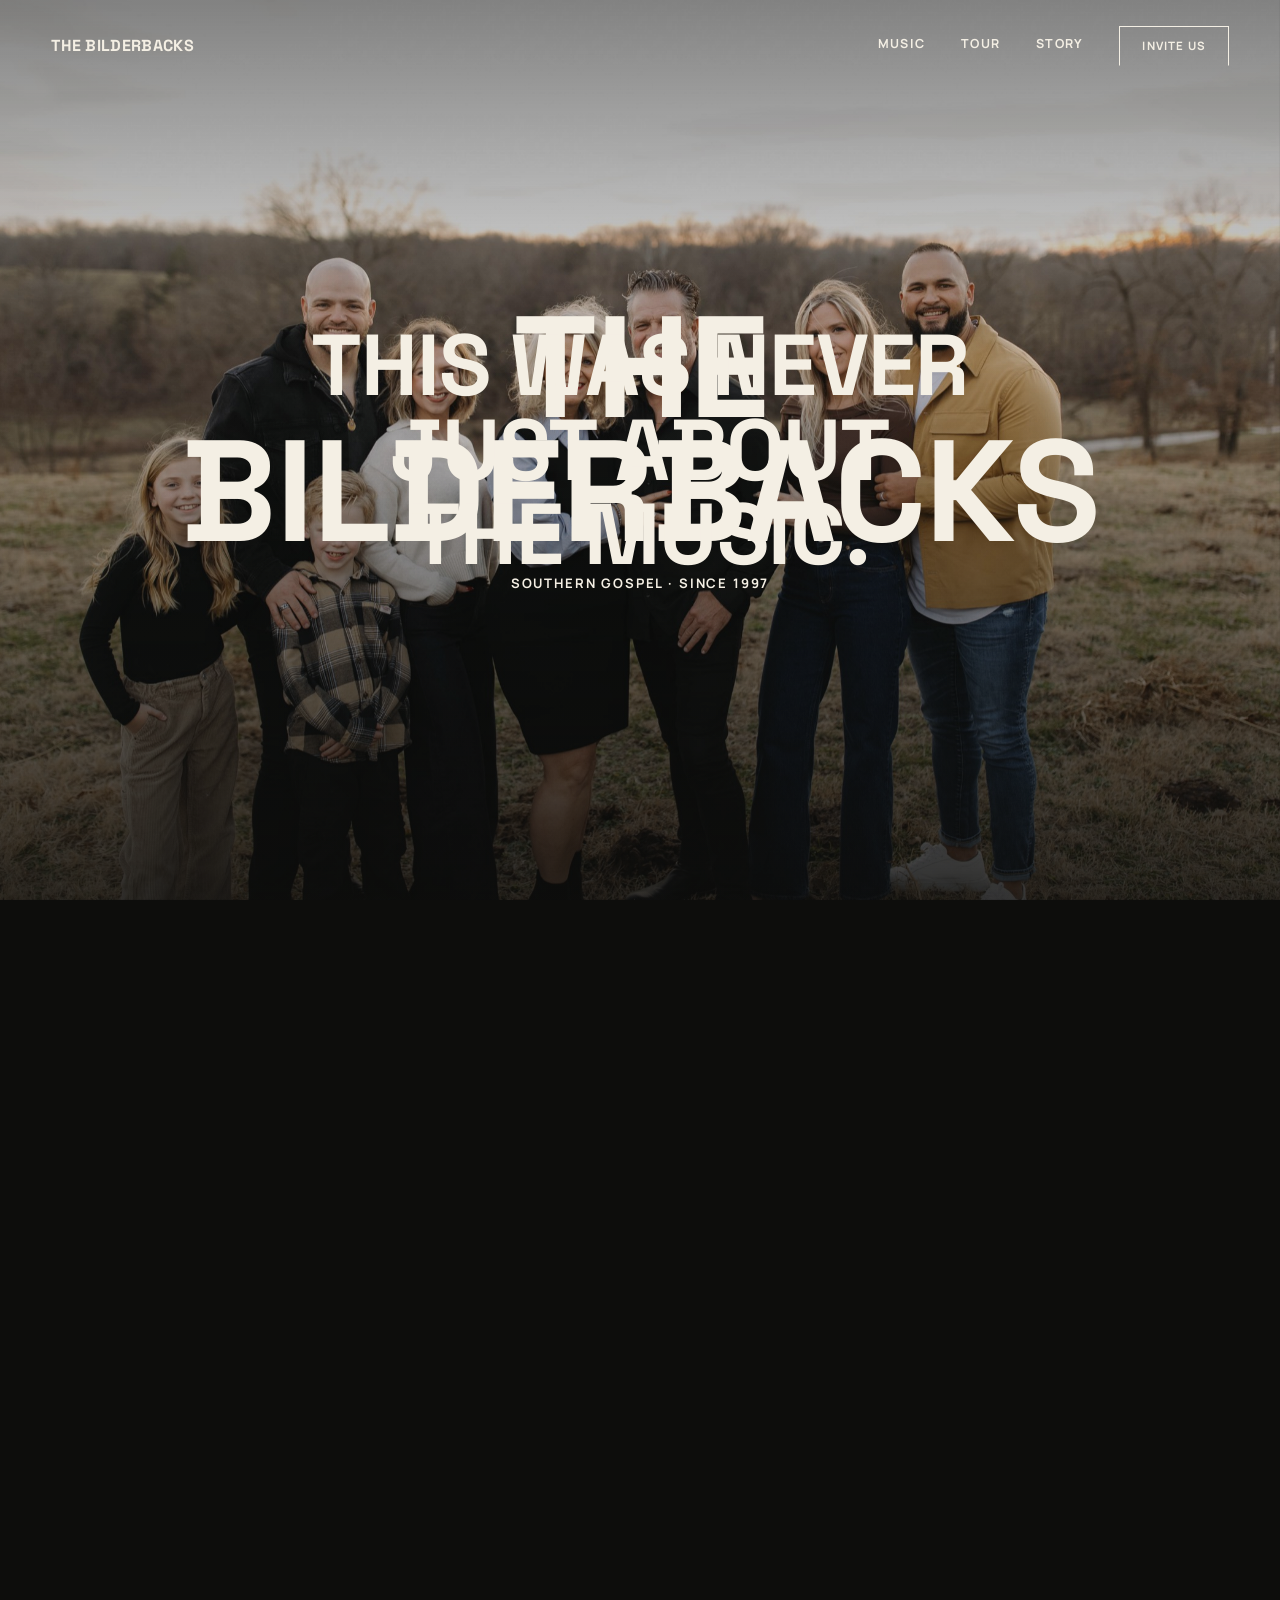
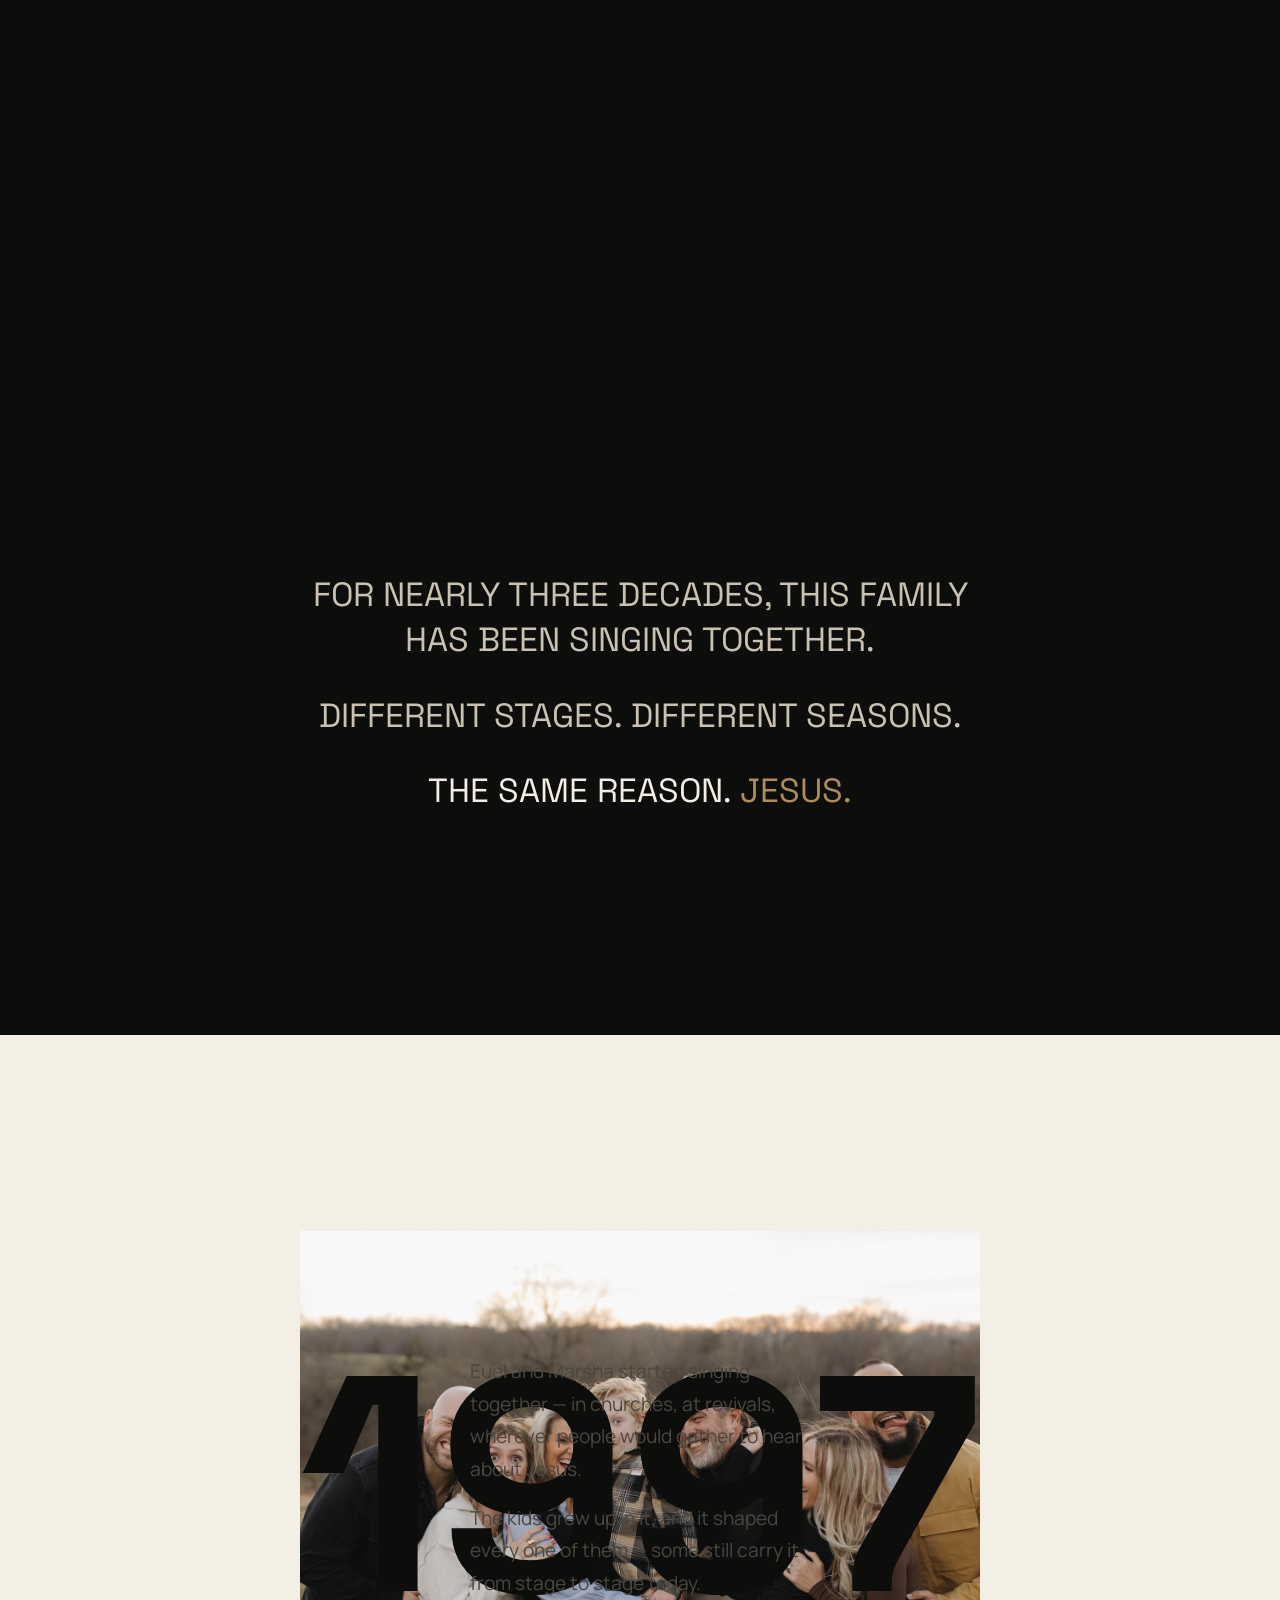
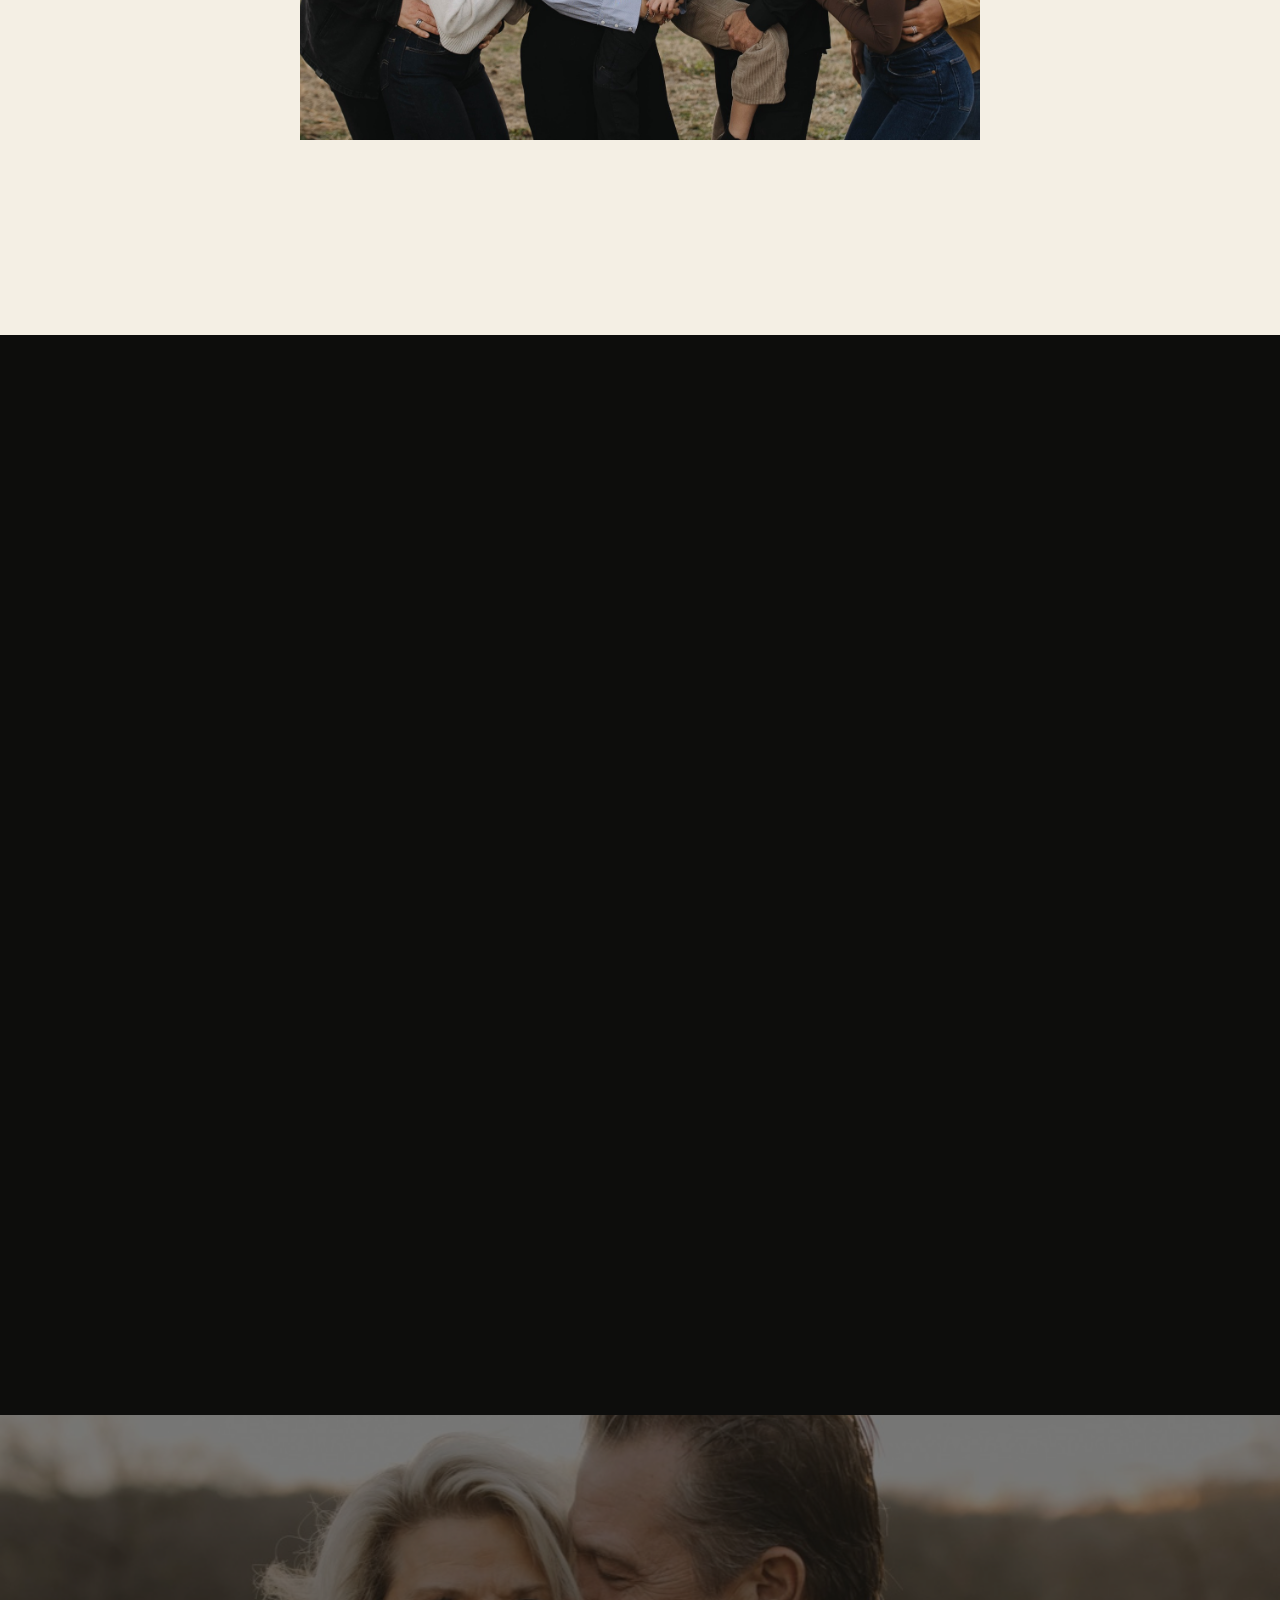
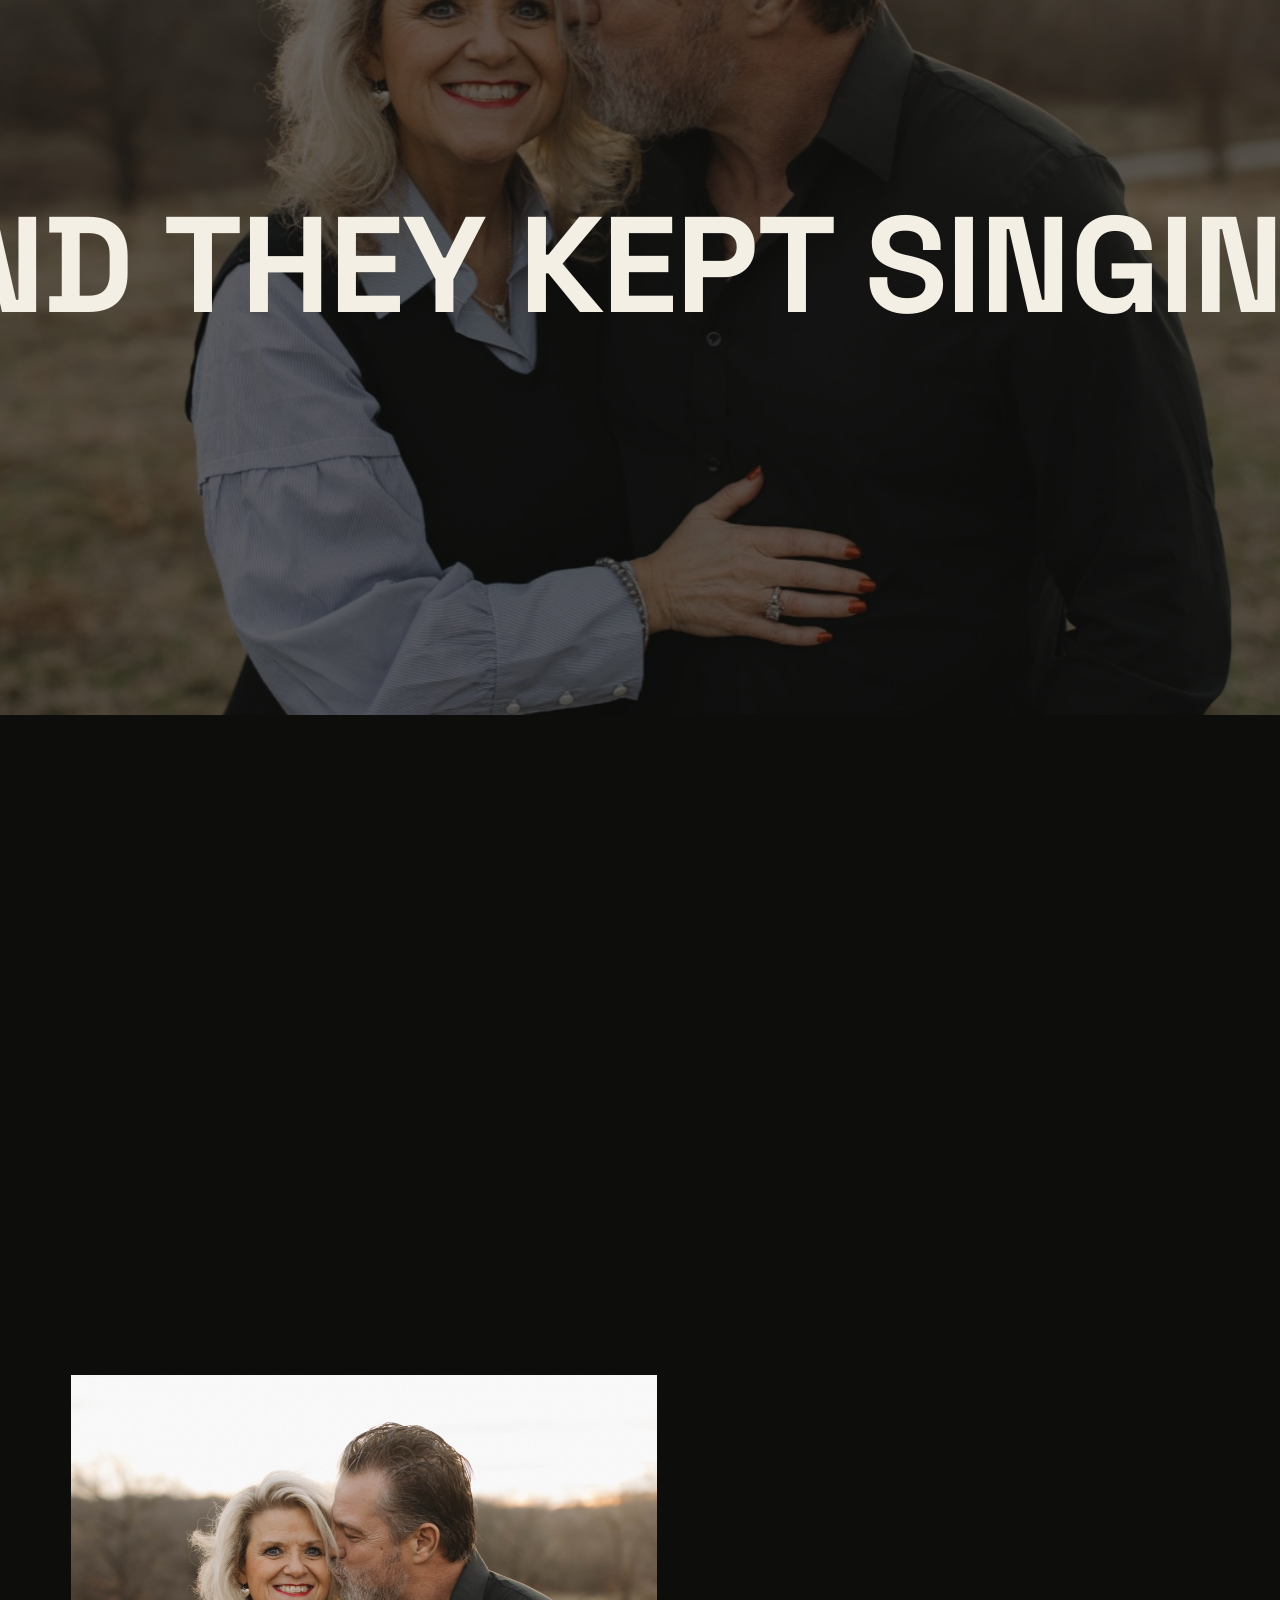
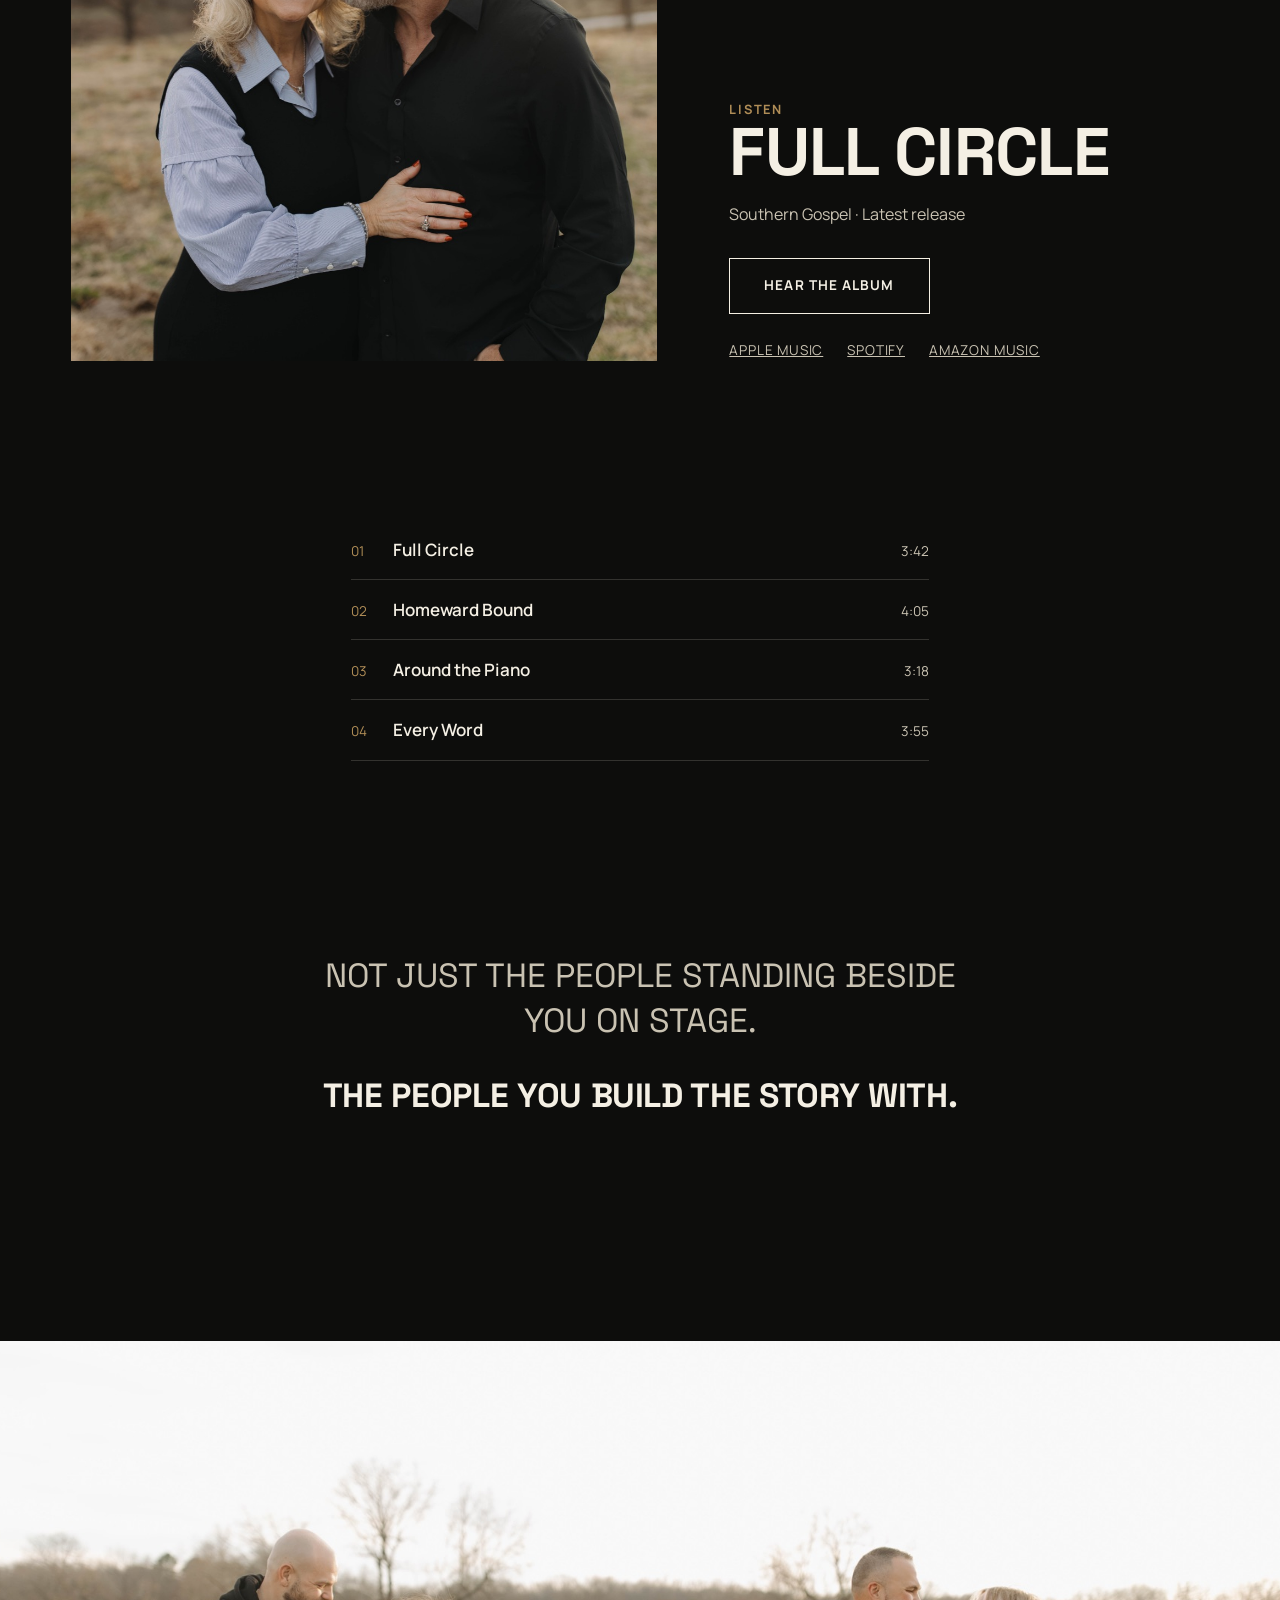
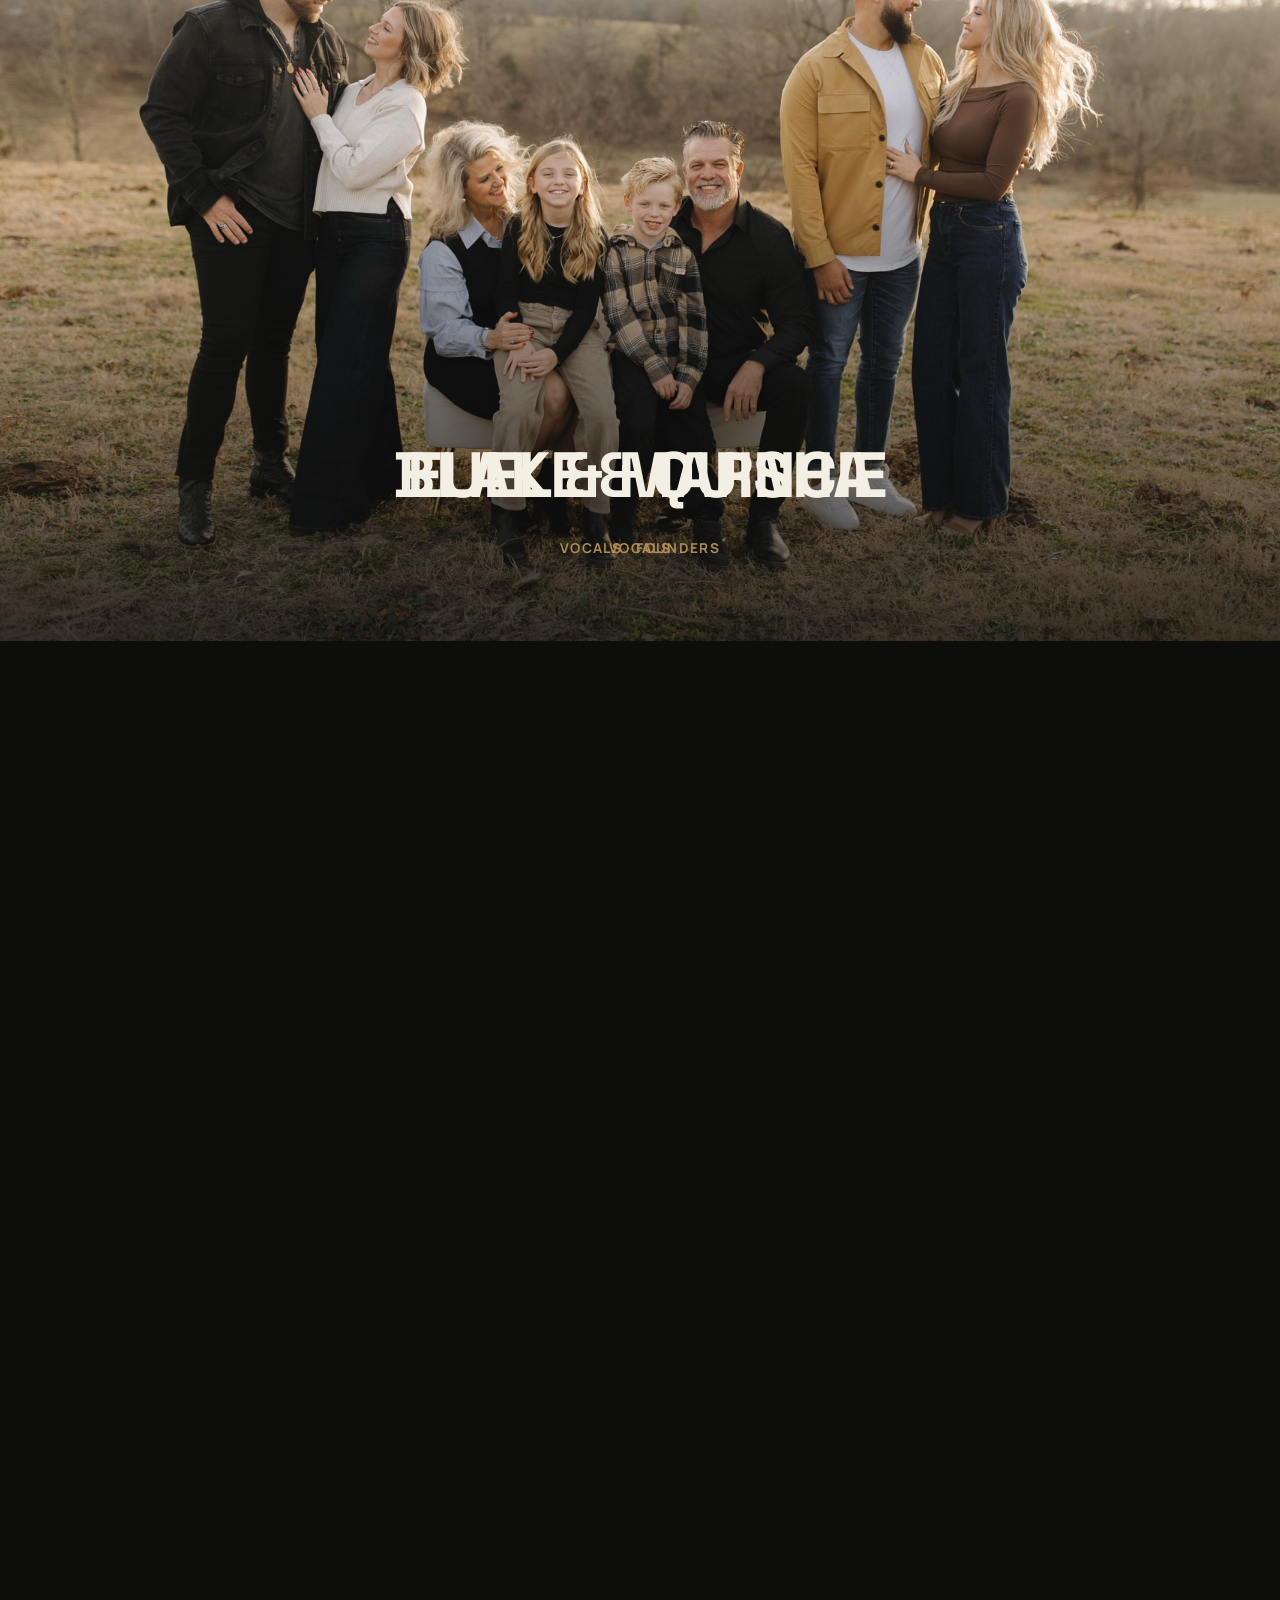
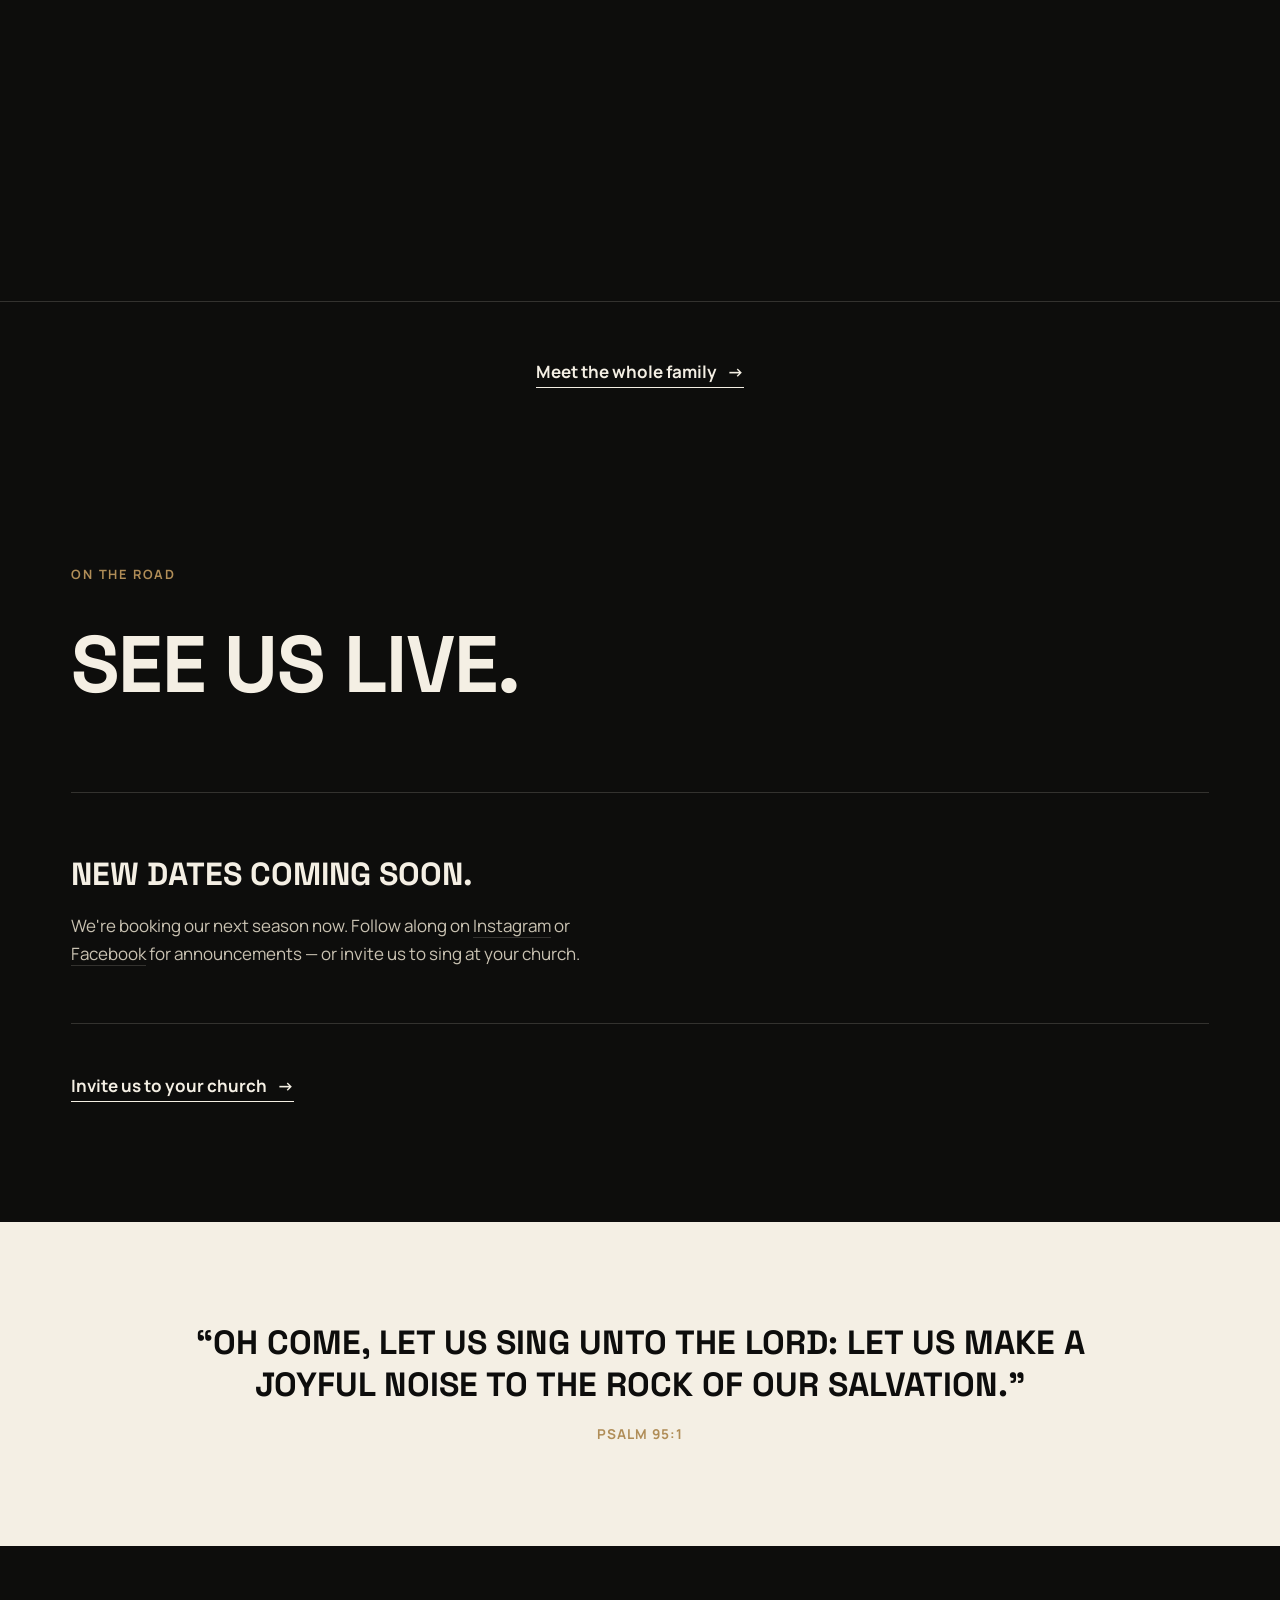
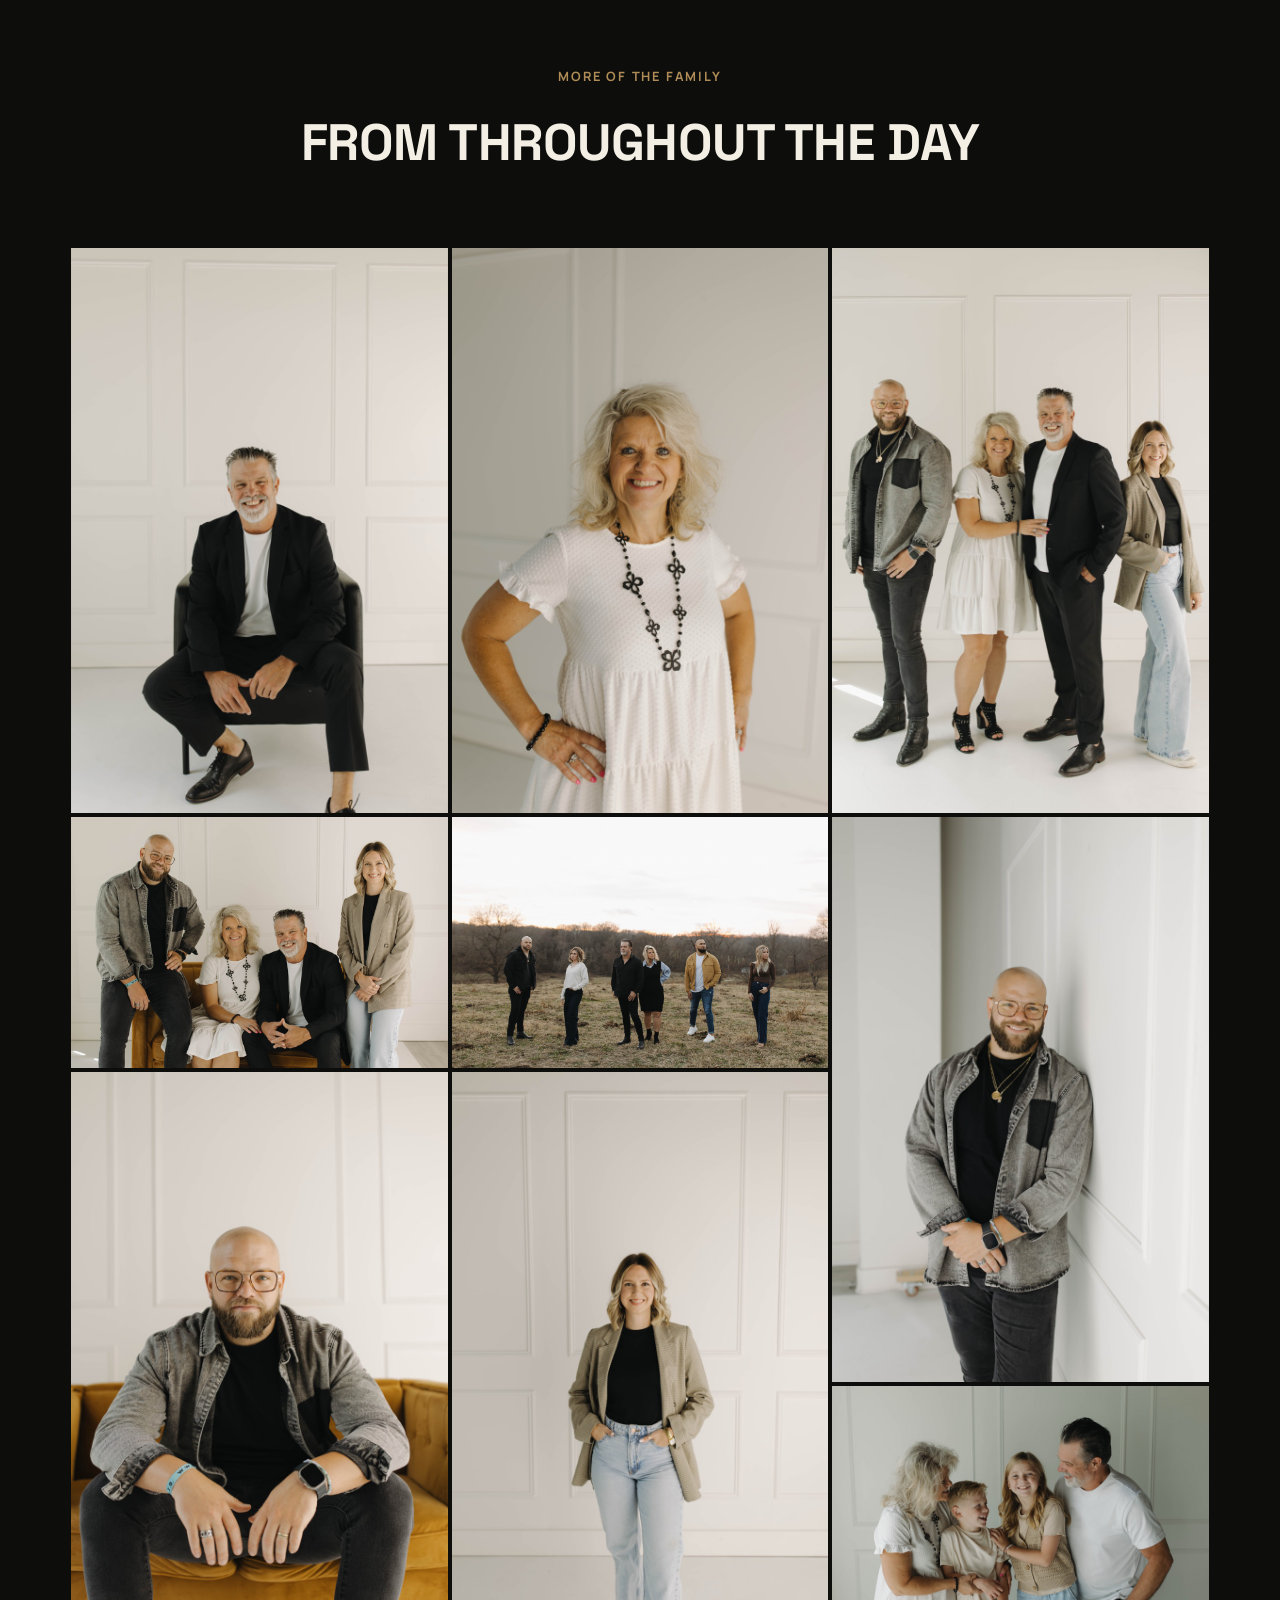
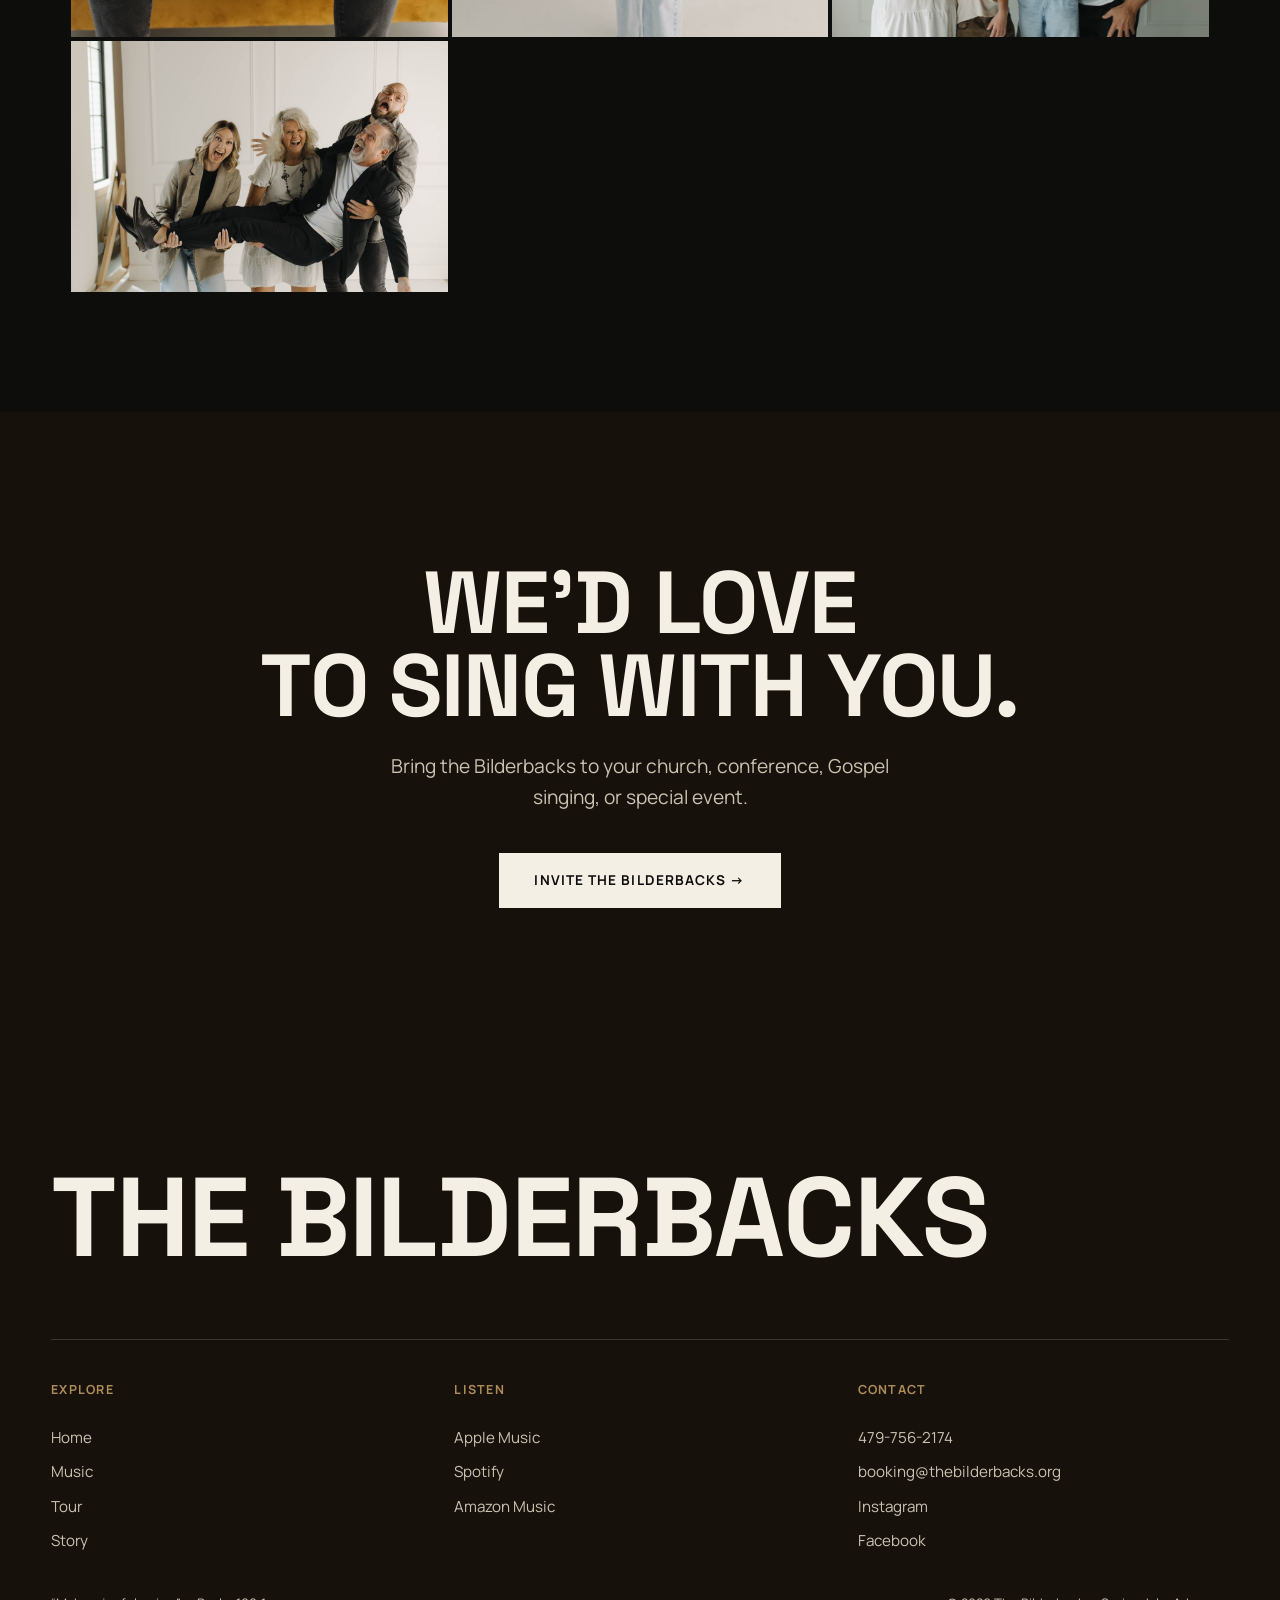
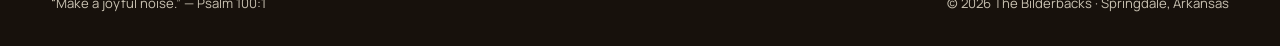
==== commit 8e497e3f: "Restore booking form, add real social links, replace past tour dates" ====
--- a/index.html
+++ b/index.html
@@ -9,7 +9,7 @@
 <link rel="preconnect" href="https://fonts.googleapis.com">
 <link rel="preconnect" href="https://fonts.gstatic.com" crossorigin>
 <link href="https://fonts.googleapis.com/css2?family=Space+Grotesk:wght@500;700&family=Manrope:wght@400;500;600;700;800&display=swap" rel="stylesheet">
-<link rel="stylesheet" href="css/style.css?v=2">
+<link rel="stylesheet" href="css/style.css?v=3">
 </head>
 <body>
 
@@ -93,9 +93,9 @@
         <a class="btn-line" href="music.html">Hear the album</a>
       </div>
       <ul class="stream-list">
-        <li>Apple Music</li>
-        <li>Spotify</li>
-        <li>Amazon Music</li>
+        <li><a href="https://music.apple.com/us/search?term=the%20bilderbacks" target="_blank" rel="noopener">Apple Music</a></li>
+        <li><a href="https://open.spotify.com/search/The%20Bilderbacks" target="_blank" rel="noopener">Spotify</a></li>
+        <li><a href="https://music.amazon.com/search/The+Bilderbacks" target="_blank" rel="noopener">Amazon Music</a></li>
       </ul>
     </div>
   </section>
@@ -139,28 +139,12 @@
   <section class="live-section">
     <span class="eyebrow reveal">On the road</span>
     <h2 class="reveal">See us live.</h2>
-    <div class="tour-list">
-      <a class="tour-item reveal" href="tour.html" data-cursor="Details">
-        <div class="date-block"><span class="day">21</span><span class="month">Jun</span></div>
-        <div><p class="venue">Grace Fellowship Church</p><p class="place">Springdale, AR · 6:00 PM</p></div>
-        <span class="tag">Free</span>
-        <span class="go-arrow">&rarr;</span>
-      </a>
-      <a class="tour-item reveal" href="tour.html" data-cursor="Details">
-        <div class="date-block"><span class="day">12</span><span class="month">Jul</span></div>
-        <div><p class="venue">First Baptist Church</p><p class="place">Rogers, AR · 7:00 PM</p></div>
-        <span class="tag">All ages</span>
-        <span class="go-arrow">&rarr;</span>
-      </a>
-      <a class="tour-item reveal" href="tour.html" data-cursor="Details">
-        <div class="date-block"><span class="day">27</span><span class="month">Jul</span></div>
-        <div><p class="venue">Gospel Sing Night</p><p class="place">Branson, MO · 5:30 PM</p></div>
-        <span class="tag">Tickets</span>
-        <span class="go-arrow">&rarr;</span>
-      </a>
-    </div>
+    <div class="tour-empty reveal">
+        <p class="tour-empty-title">New dates coming soon.</p>
+        <p class="tour-empty-body">We're booking our next season now. Follow along on <a href="https://www.instagram.com/the_bilderbacks" target="_blank" rel="noopener">Instagram</a> or <a href="https://www.facebook.com/profile.php?id=100063522011609" target="_blank" rel="noopener">Facebook</a> for announcements &mdash; or invite us to sing at your church.</p>
+      </div>
     <div style="margin-top: clamp(32px,5vw,48px);">
-      <a class="link-arrow" href="tour.html">See all tour dates <span class="arrow">&rarr;</span></a>
+      <a class="link-arrow" href="tour.html#booking">Invite us to your church <span class="arrow">&rarr;</span></a>
     </div>
   </section>
 
@@ -208,16 +192,16 @@
     </div>
     <div class="footer-col">
       <span class="footer-heading">Listen</span>
-      <a href="#">Apple Music</a>
-      <a href="#">Spotify</a>
-      <a href="#">Amazon Music</a>
+      <a href="https://music.apple.com/us/search?term=the%20bilderbacks" target="_blank" rel="noopener">Apple Music</a>
+      <a href="https://open.spotify.com/search/The%20Bilderbacks" target="_blank" rel="noopener">Spotify</a>
+      <a href="https://music.amazon.com/search/The+Bilderbacks" target="_blank" rel="noopener">Amazon Music</a>
     </div>
     <div class="footer-col">
       <span class="footer-heading">Contact</span>
       <a href="tel:4797562174">479-756-2174</a>
       <a href="mailto:booking@thebilderbacks.org">booking@thebilderbacks.org</a>
-      <a href="#">Instagram</a>
-      <a href="#">Facebook</a>
+      <a href="https://www.instagram.com/the_bilderbacks" target="_blank" rel="noopener">Instagram</a>
+      <a href="https://www.facebook.com/profile.php?id=100063522011609" target="_blank" rel="noopener">Facebook</a>
     </div>
   </div>
   <div class="footer-bottom">
@@ -235,7 +219,7 @@
 
 <script src="https://cdnjs.cloudflare.com/ajax/libs/gsap/3.12.5/gsap.min.js"></script>
 <script src="https://cdnjs.cloudflare.com/ajax/libs/gsap/3.12.5/ScrollTrigger.min.js"></script>
-<script src="js/main.js?v=4"></script>
+<script src="js/main.js?v=5"></script>
 <script src="js/motion.js?v=2"></script>
 </body>
 </html>
--- a/css/style.css
+++ b/css/style.css
@@ -992,3 +992,25 @@
   .tour-item { grid-template-columns: 1fr; gap: 8px; }
   .tour-item .go-arrow { display: none; }
 }
+
+
+/* ---- tour empty state + booking form (added) ---- */
+.tour-empty { border-top: 1px solid var(--line); border-bottom: 1px solid var(--line); padding: clamp(36px, 5vw, 56px) 0; }
+.tour-empty-title { font-family: 'Space Grotesk', sans-serif; font-weight: 700; text-transform: uppercase; font-size: clamp(1.4rem, 3vw, 2rem); margin: 0 0 12px; }
+.tour-empty-body { color: var(--ivory-dim); max-width: 56ch; margin: 0; }
+.tour-empty-body a { border-bottom: 1px solid var(--line); text-decoration: none; }
+.tour-empty-body a:hover { border-color: var(--accent); }
+.booking-form { display: flex; flex-direction: column; gap: 20px; margin-top: 30px; }
+.booking-form .form-row { display: grid; grid-template-columns: 1fr 1fr; gap: 20px; }
+.booking-form label { display: flex; flex-direction: column; gap: 8px; color: var(--accent); font-size: 0.78rem; font-weight: 700; text-transform: uppercase; letter-spacing: 0.08em; }
+.booking-form input, .booking-form textarea {
+  font: inherit; font-size: 1rem; text-transform: none; letter-spacing: normal; color: var(--ivory);
+  background: transparent; border: 0; border-bottom: 1px solid var(--line); border-radius: 0; padding: 10px 0; outline: none;
+  transition: border-color 0.3s var(--ease);
+}
+.booking-form textarea { resize: vertical; border: 1px solid var(--line); padding: 12px; }
+.booking-form input:focus, .booking-form textarea:focus { border-color: var(--accent); }
+.booking-form input::placeholder, .booking-form textarea::placeholder { color: var(--neutral); }
+.booking-form button { align-self: flex-start; cursor: pointer; }
+.booking-form .form-status { margin: 0; color: var(--ivory-dim); min-height: 1.6em; }
+@media (max-width: 720px) { .booking-form .form-row { grid-template-columns: 1fr; } }
